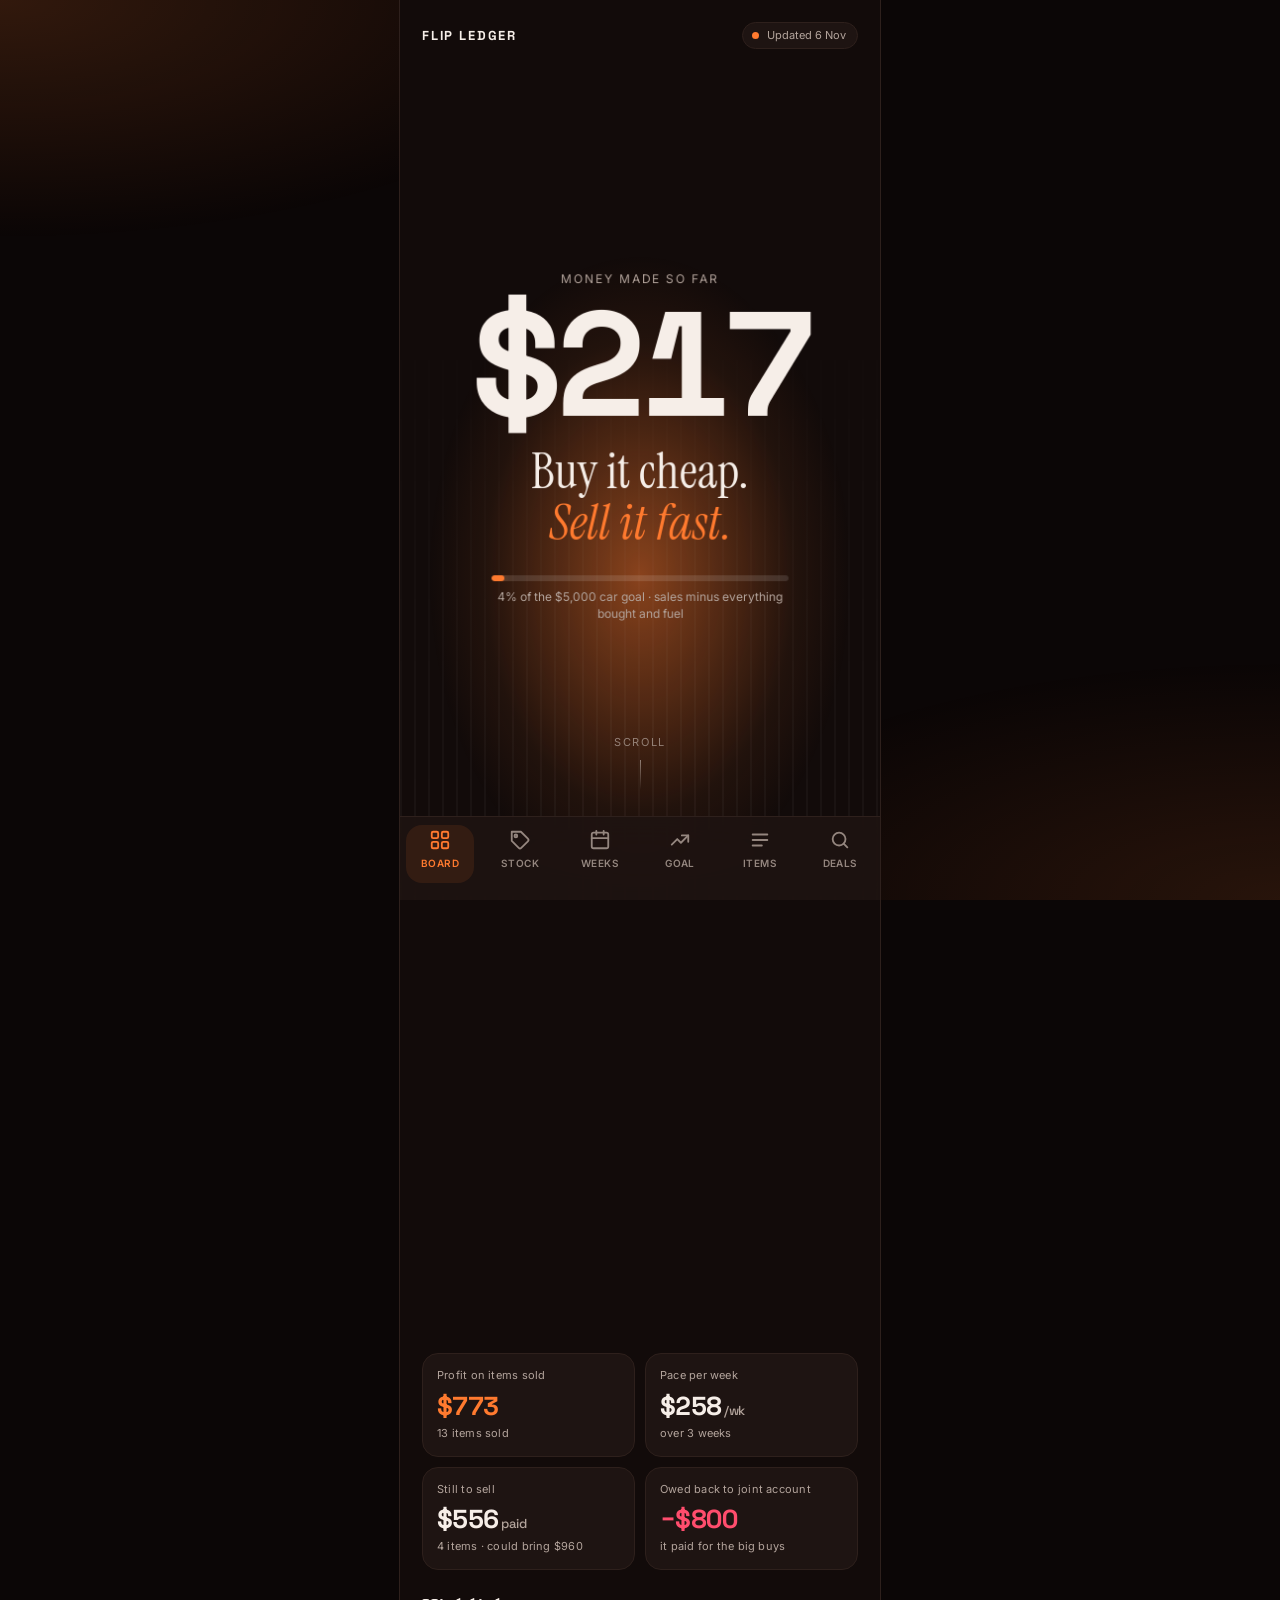
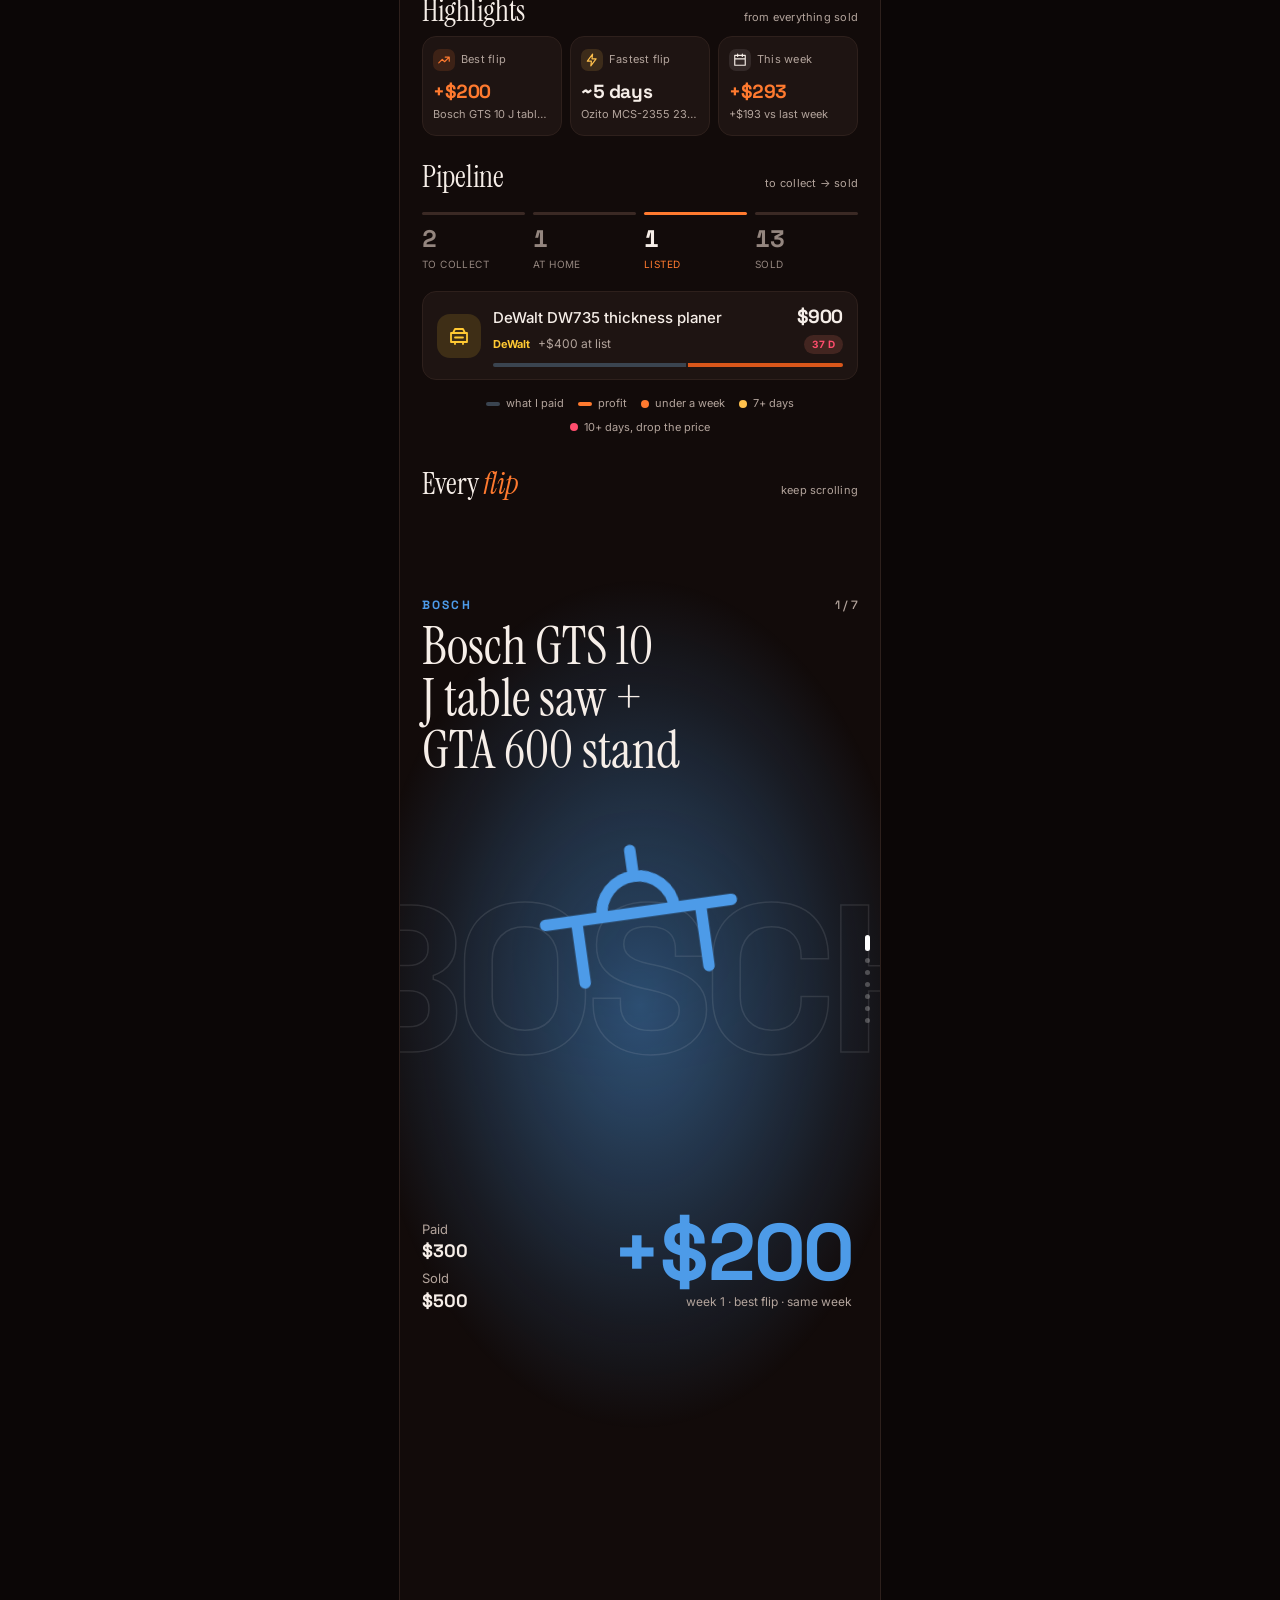
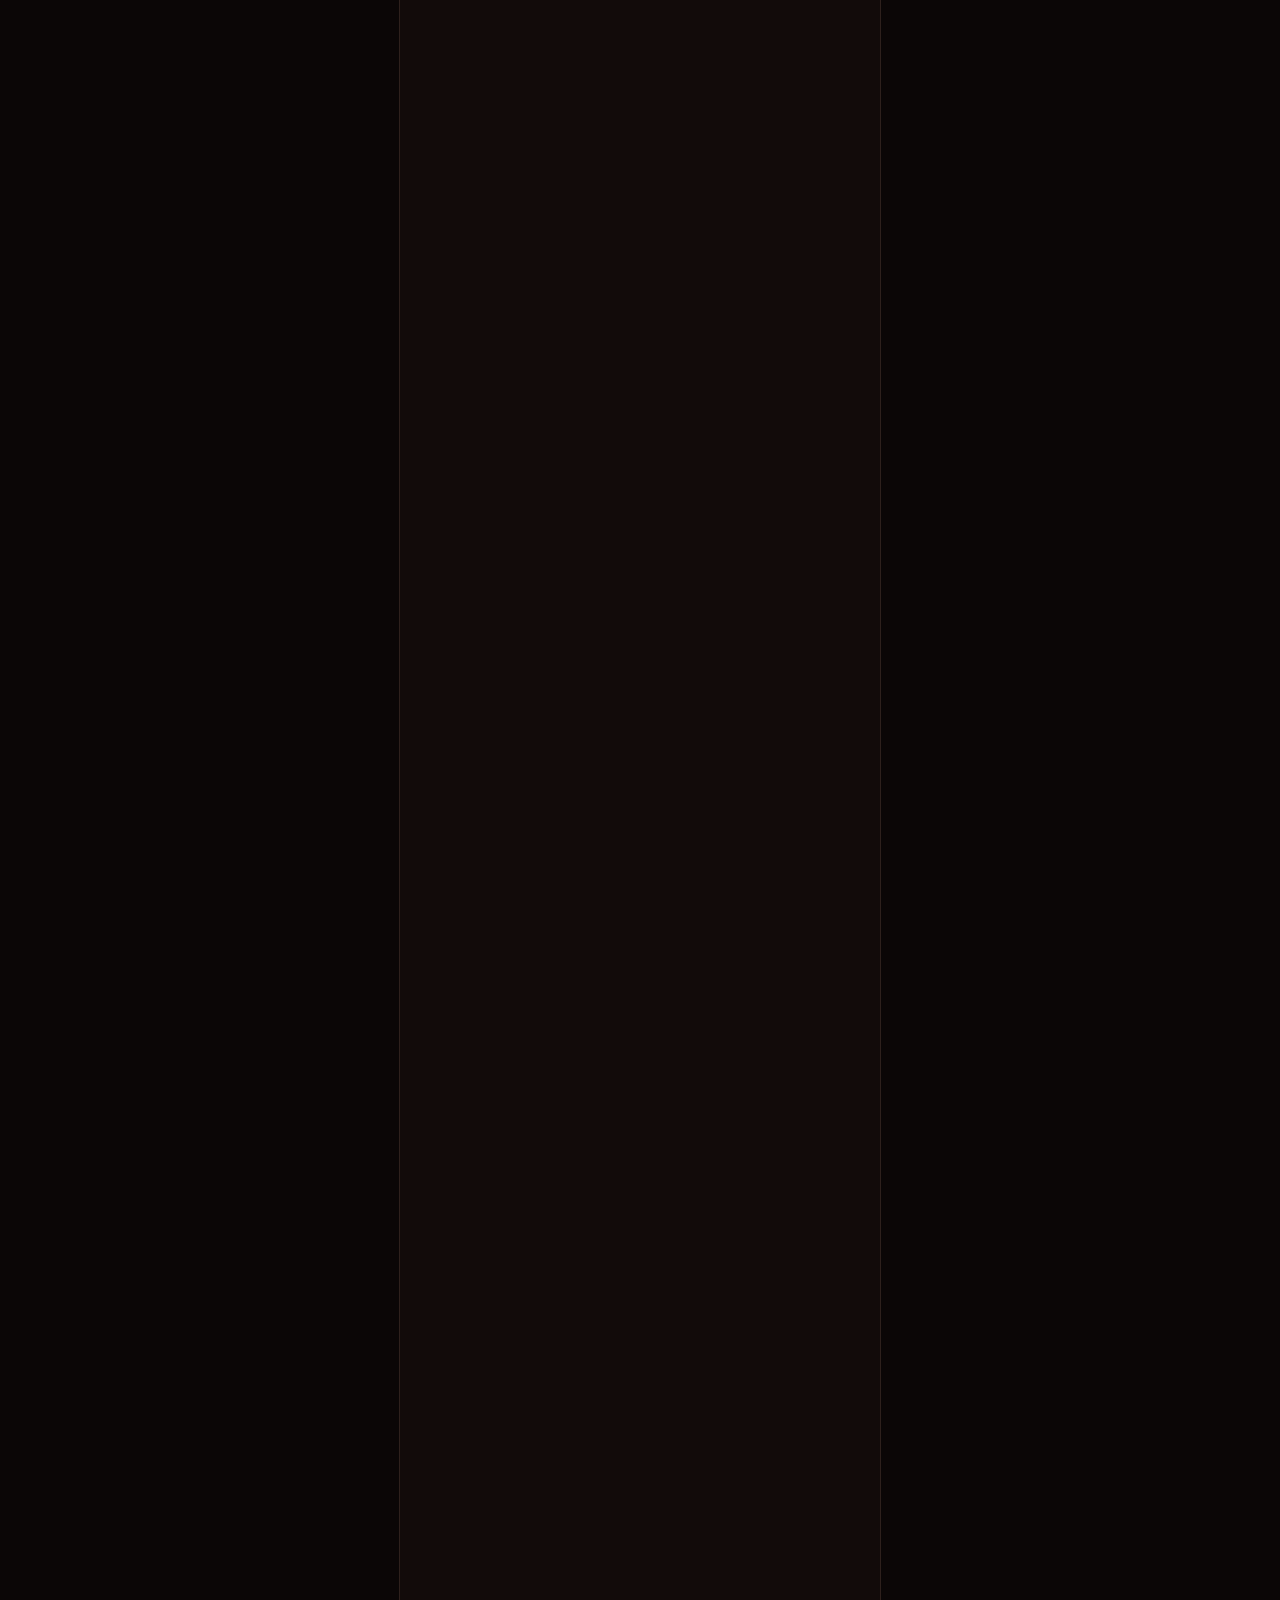
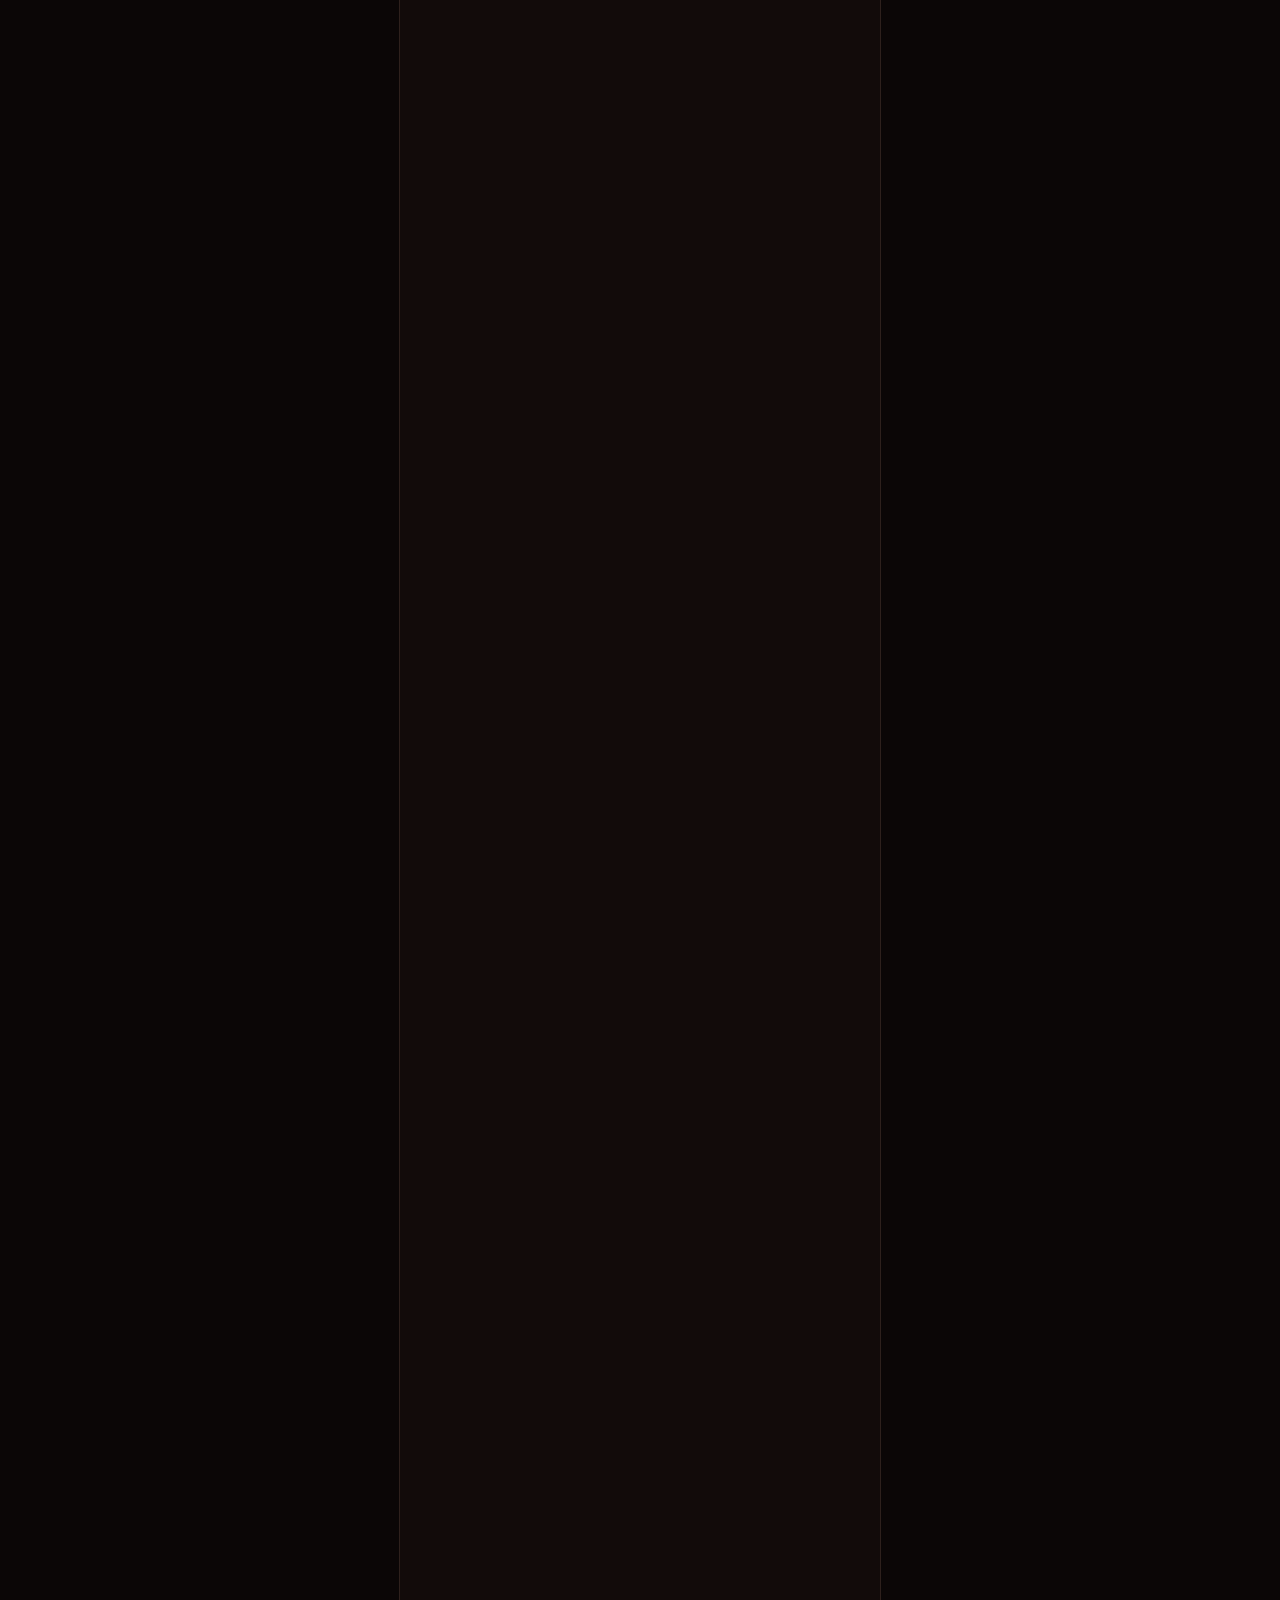
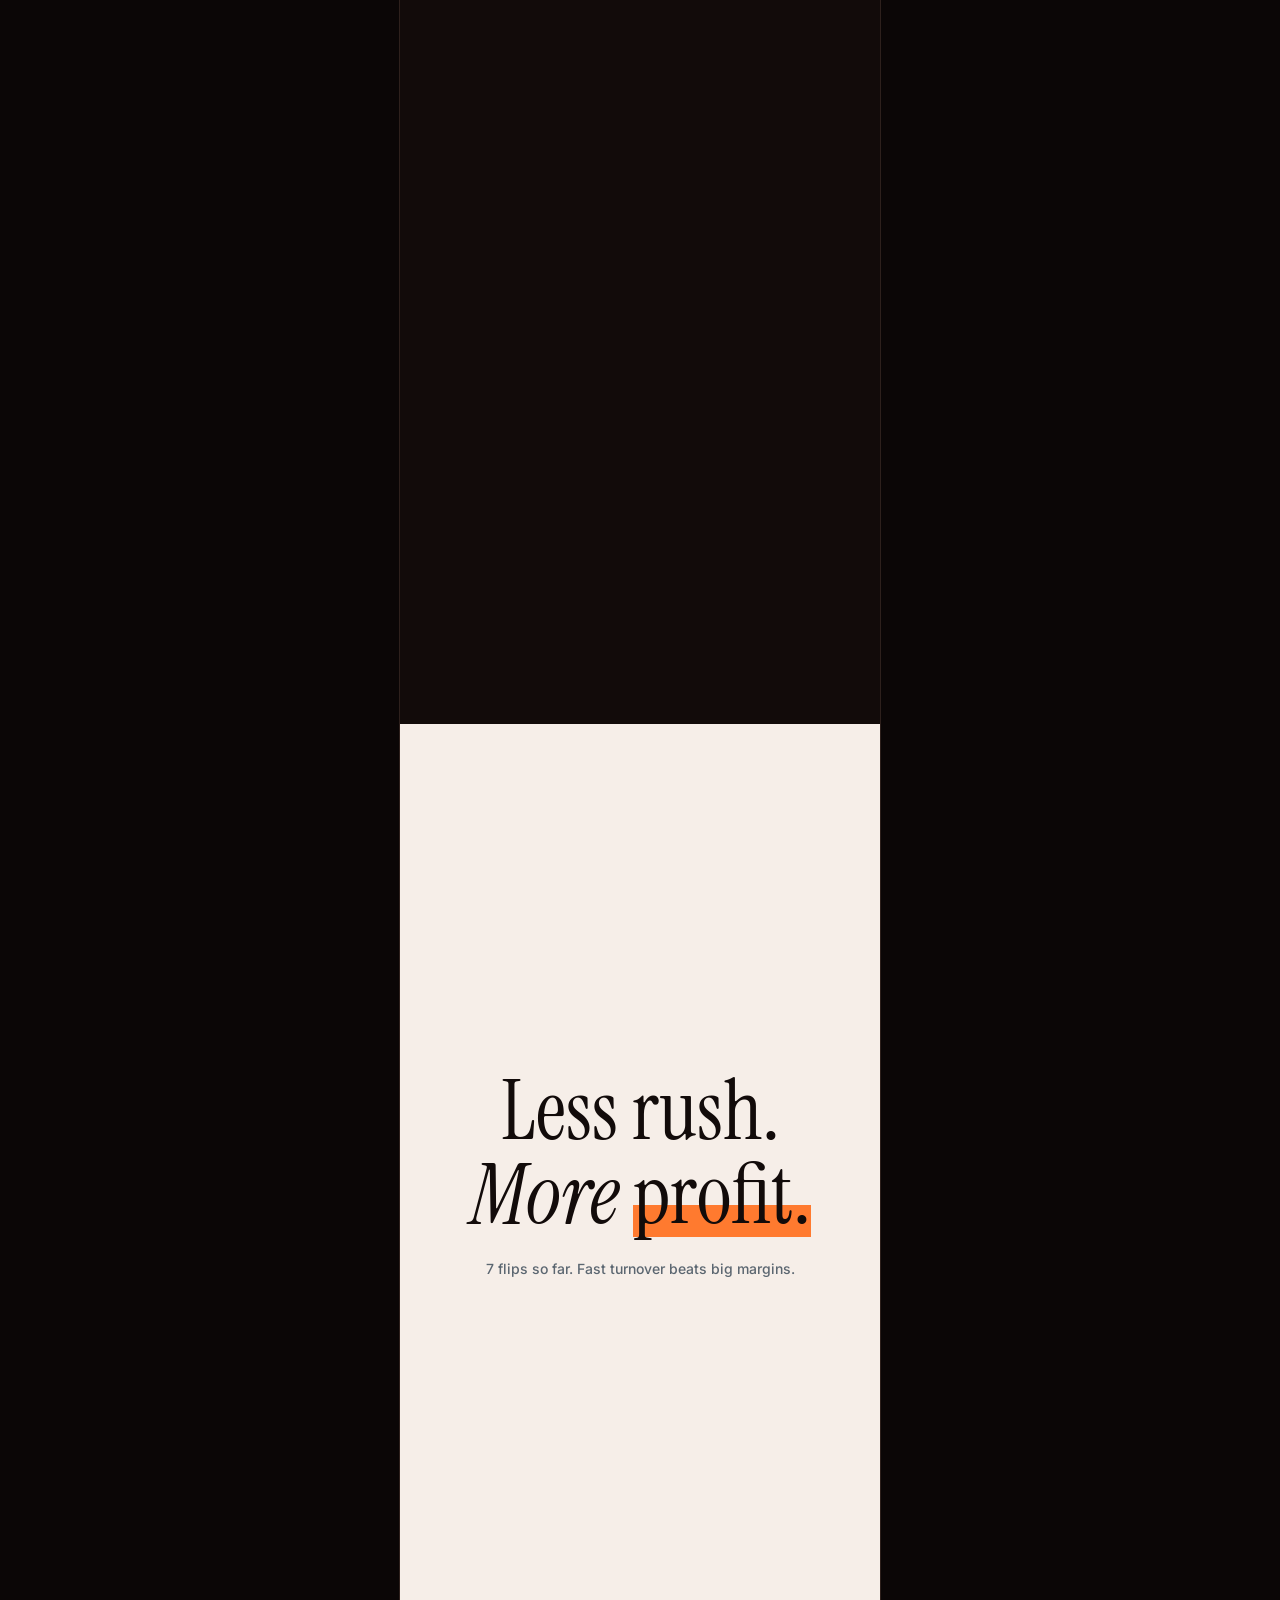
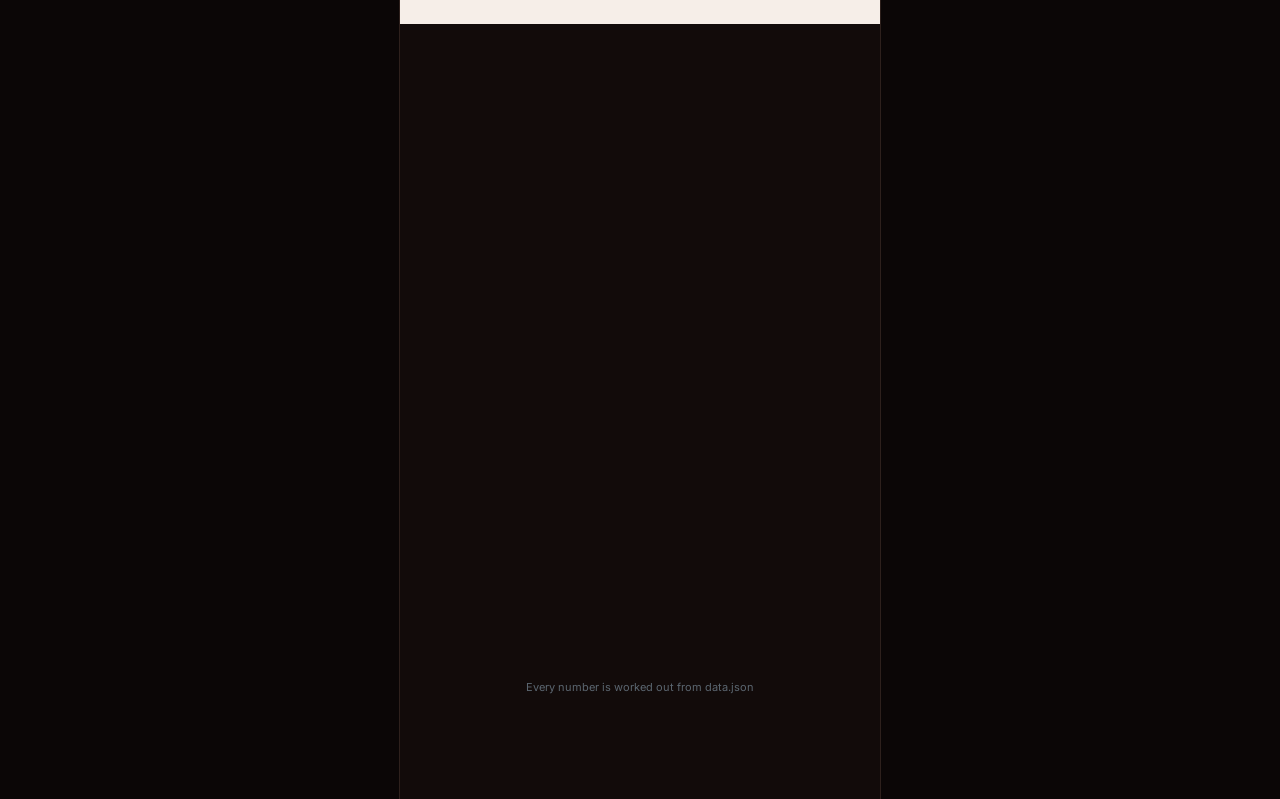
==== index.html @ 33a28356 "Animate tab titles: words rise in, accent word swash, drift on scroll Co-Authored-By: Claude Opus 5." ====
<!doctype html>
<html lang="en-NZ" data-pal="sunset">
<head>
<meta charset="utf-8">
<meta name="viewport" content="width=device-width, initial-scale=1, viewport-fit=cover">
<title>Flip Ledger</title>
<meta name="description" content="Tool flipping: money made, board, weeks and the road to $5k.">
<meta name="theme-color" content="#120B0A">
<meta name="color-scheme" content="dark">
<meta name="mobile-web-app-capable" content="yes">
<meta name="apple-mobile-web-app-capable" content="yes">
<meta name="apple-mobile-web-app-status-bar-style" content="black-translucent">
<meta name="apple-mobile-web-app-title" content="Flip Ledger">
<link rel="icon" href="data:image/svg+xml,<svg xmlns='http://www.w3.org/2000/svg' viewBox='0 0 100 100'><text y='.9em' font-size='90'>🔧</text></svg>">
<link rel="apple-touch-icon" sizes="180x180" href="icon-180.png">
<link rel="manifest" href="manifest.json">
<link rel="preconnect" href="https://fonts.googleapis.com">
<link rel="preconnect" href="https://fonts.gstatic.com" crossorigin>
<link href="https://fonts.googleapis.com/css2?family=Instrument+Serif:ital@0;1&family=Space+Grotesk:wght@500;600;700&family=Inter:wght@400;500;600&display=swap" rel="stylesheet">
<style>
:root{
  --bg:#08080C; --panel:#151A20; --line:#1F262E; --track:#1C232B; --ink:#EDF1F5; --mut:#96A0AC; --dim:#7F8A97;
  --lime:#C6F432; --lime-2:#8DB324; --red:#FF7A6B; --amber:#FFC14D; --grey:#5B6670;
  --acc-rgb:198,244,50; --panel-rgb:21,26,32; --outer:#06070A; --line2:#262E37; --paper:#F4F5F7; --paper-ink:#08080C;
  --ease:cubic-bezier(.2,.8,.2,1);
  --sans:Inter,-apple-system,BlinkMacSystemFont,"Segoe UI",Roboto,system-ui,sans-serif;
  --serif:"Instrument Serif",Georgia,"Times New Roman",serif;
  --display:"Space Grotesk",Inter,-apple-system,"Segoe UI",system-ui,sans-serif;
  color-scheme:dark;
}
/* palettes from the reels, 60 / 30 / 10 */
:root[data-pal="navy"]{--bg:#0E1729;--panel:#16223A;--line:#22304C;--track:#1B2943;--ink:#F3EDE2;--mut:#A9B0C0;--dim:#8790A3;--lime:#FF8A70;--lime-2:#D9664F;--red:#FF4D6D;--acc-rgb:255,138,112;--panel-rgb:22,34,58;--outer:#0A1120;--line2:#2A3A5A;--paper:#F3EDE2;--paper-ink:#0E1729}
:root[data-pal="forest"]{--bg:#0D1A14;--panel:#142620;--line:#1F3329;--track:#1A2C24;--ink:#EFE8D8;--mut:#A8B3A8;--dim:#8A968C;--lime:#B57CFF;--lime-2:#8F5AE0;--acc-rgb:181,124,255;--panel-rgb:20,38,32;--outer:#08120D;--line2:#284035;--paper:#EFE8D8;--paper-ink:#0D1A14}
:root[data-pal="sunset"]{--bg:#120B0A;--panel:#1E1412;--line:#2E201C;--track:#261A17;--ink:#F6EEE8;--mut:#B3A49C;--dim:#94867F;--lime:#FF7A2F;--lime-2:#D9561A;--red:#FF4D6D;--acc-rgb:255,122,47;--panel-rgb:30,20,18;--outer:#0B0606;--line2:#3A2924;--paper:#F6EEE8;--paper-ink:#120B0A}
*{box-sizing:border-box;margin:0}
[hidden]{display:none!important}
html{background:var(--bg)}
body{min-height:100svh;background:var(--bg);color:var(--ink);font:15px/1.4 var(--sans);-webkit-font-smoothing:antialiased;-webkit-tap-highlight-color:transparent;overscroll-behavior-y:none}
button{font:inherit;color:inherit;background:none;border:0;padding:0;cursor:pointer;text-align:left;-webkit-tap-highlight-color:transparent;transition:transform .15s ease}
button:active{transform:scale(.97)}
.app{max-width:480px;margin:0 auto;min-height:100svh;position:relative;overflow-x:clip;padding-bottom:calc(104px + env(safe-area-inset-bottom))}
@media (min-width:520px){body{background:var(--outer)}.app{background:var(--bg);box-shadow:0 0 0 1px var(--line)}}

.num{font-family:var(--display);font-variant-numeric:tabular-nums;font-weight:700;letter-spacing:-.02em}
.panel{background:var(--panel);border:1px solid var(--line);border-radius:16px}
.tile{background:var(--panel);border:1px solid var(--line);border-radius:16px;padding:14px;min-width:0}
.k{font-size:11px;color:var(--mut);letter-spacing:.02em}
.u{font-size:13px;color:var(--mut);font-weight:500}
.lime{color:var(--lime)}.red{color:var(--red)}.amber{color:var(--amber)}.mut{color:var(--mut)}.white{color:var(--ink)}
.sh{display:flex;justify-content:space-between;align-items:baseline;gap:12px}
.sh .h{font-size:17px}
.sh .num.h{font-family:var(--serif);font-weight:400;font-size:30px;letter-spacing:-.01em;line-height:1}
.sh .num.h i{color:var(--lime)}
.serif{font-family:var(--serif);font-weight:400}
.loading{padding:80px 22px;text-align:center;color:var(--mut)}

/* top bar + hero */
.top{display:flex;justify-content:space-between;align-items:center;padding:calc(22px + env(safe-area-inset-top)) 22px 0}
.wordmark{font-size:13px;letter-spacing:.14em;text-transform:uppercase}
.pill{display:flex;align-items:center;gap:8px;font-size:11px;color:var(--mut);background:var(--panel);border:1px solid var(--line);border-radius:99px;padding:5px 11px 5px 9px}
.live{width:7px;height:7px;border-radius:50%;background:var(--lime);display:inline-block}
.hero{position:relative;height:150svh;margin-top:-64px}
.hstage{position:sticky;top:0;height:100svh;overflow:hidden;display:grid;place-items:center;padding:0 22px}
.hglow{position:absolute;inset:-20%;pointer-events:none;background:radial-gradient(42% 34% at 50% 60%,rgba(var(--acc-rgb),.5),rgba(var(--acc-rgb),.07) 55%,transparent 75%)}
.hrays{position:absolute;inset:0;pointer-events:none;background:repeating-linear-gradient(90deg,rgba(255,255,255,.035) 0 2px,transparent 2px 14px);mask-image:linear-gradient(to top,#000 10%,transparent 70%);-webkit-mask-image:linear-gradient(to top,#000 10%,transparent 70%)}
.hin{position:relative;text-align:center;will-change:transform,opacity;width:100%}
.hin .up{font-size:12px;letter-spacing:.16em;text-transform:uppercase;color:var(--mut)}
.bigv{font-size:clamp(84px,27vw,150px);font-weight:700;line-height:.9;margin-top:10px;letter-spacing:-.05em}
.tag{font-size:clamp(32px,9.5vw,50px);line-height:1.05;margin-top:14px}
.tag i{color:var(--lime)}
.gline{max-width:300px;margin:26px auto 0}
.gline .gl{height:6px;border-radius:99px;background:rgba(255,255,255,.12);overflow:hidden}
.gline .gl b{display:block;height:100%;border-radius:99px;background:var(--lime);box-shadow:0 0 14px rgba(var(--acc-rgb),.7);transform-origin:left;animation:growx 1.4s var(--ease) .3s backwards}
.gline span{display:block;font-size:12px;color:var(--mut);margin-top:8px}
.cue{position:absolute;bottom:calc(110px + env(safe-area-inset-bottom));left:0;right:0;text-align:center;font-size:11px;color:var(--mut);letter-spacing:.14em;text-transform:uppercase}
.cue i{display:block;width:1px;height:30px;margin:10px auto 0;background:linear-gradient(var(--mut),transparent);animation:drip 1.8s ease-in-out infinite}
@keyframes drip{0%{transform:scaleY(0);transform-origin:top}50%{transform:scaleY(1);transform-origin:top}51%{transform-origin:bottom}100%{transform:scaleY(0);transform-origin:bottom}}
.amb{position:fixed;inset:0;pointer-events:none;z-index:0;background:radial-gradient(70% 38% at 0% 0%,var(--amb1,rgba(var(--acc-rgb),.16)),transparent 70%),radial-gradient(70% 38% at 100% 100%,var(--amb2,rgba(var(--acc-rgb),.12)),transparent 70%);transition:opacity .6s}
.app{z-index:1}
.top{position:relative;z-index:3}

/* flips reel: one sold tool takes the screen per scroll step */
.reel{position:relative;margin:30px -22px 0}
.rstage{position:sticky;top:0;height:100svh;overflow:hidden}
.rglow{position:absolute;inset:-20%;pointer-events:none;transition:background .6s ease}
.bword{position:absolute;left:50%;top:50%;transform:translate(-50%,-50%);font:700 clamp(110px,40vw,210px)/1 var(--display);letter-spacing:-.05em;color:transparent;-webkit-text-stroke:1.5px rgba(255,255,255,.10);white-space:nowrap;pointer-events:none}
.rcount{position:absolute;top:calc(70px + env(safe-area-inset-top));right:22px;font:500 12px/1 var(--display);color:var(--mut);z-index:2}
.rdots{position:absolute;right:10px;top:50%;transform:translateY(-50%);display:grid;gap:7px;z-index:2}
.rdots i{width:5px;height:5px;border-radius:50%;background:rgba(255,255,255,.25);transition:all .3s}
.rdots i.on{background:#fff;height:16px;border-radius:99px}
.flip{position:absolute;inset:0;width:100%;display:grid;grid-template-rows:auto 1fr auto;padding:calc(70px + env(safe-area-inset-top)) 28px calc(118px + env(safe-area-inset-bottom)) 22px;opacity:0;transform:translateY(40px) scale(.96);transition:opacity .55s ease,transform .7s var(--ease);pointer-events:none}
.flip.on{opacity:1;transform:none;pointer-events:auto}
.flip .brand{font:700 12px/1 var(--display);letter-spacing:.18em;text-transform:uppercase}
.flip h3{font-family:var(--serif);font-weight:400;font-size:clamp(34px,10vw,52px);line-height:1;margin-top:10px;max-width:14ch;text-wrap:balance}
.flip .fic{display:grid;place-items:center}
.flip .fic svg{width:min(52vw,250px);height:auto;transform:rotate(-8deg);filter:drop-shadow(0 30px 60px rgba(0,0,0,.6))}
.flip .foot{display:flex;justify-content:space-between;align-items:flex-end;gap:16px}
.flip .money{font-size:13px;color:var(--mut)}
.flip .money b{display:block;font:700 18px/1.2 var(--display);color:var(--ink);margin-top:2px}
.flip .pr{text-align:right}
.flip .pr .num{font-size:clamp(48px,15vw,80px);line-height:.9}
.flip .pr small{display:block;font-size:12px;color:var(--mut);margin-top:6px}

/* statement */
.say{position:relative;height:170svh;margin:0 -22px}
.sstage{position:sticky;top:0;height:100svh;display:grid;place-items:center;background:var(--paper);color:var(--paper-ink);padding:0 22px}
.sayp{font-family:var(--serif);font-size:clamp(46px,14vw,84px);line-height:1;text-align:center}
.sayp span{display:inline-block;opacity:.12;transition:opacity .35s}
.sayp span.lit{opacity:1}
.sayp .hl2{background:linear-gradient(transparent 62%,var(--lime) 62%)}
.sayp small{display:block;font:500 14px/1.4 var(--sans);color:#5B6670;margin-top:22px;opacity:0;transition:opacity .5s}
.sayp small.lit{opacity:1}

/* road to the car */
.road{position:relative;height:10px;border-radius:99px;background:var(--track);margin:22px 4px 10px}
.road b{position:absolute;left:0;top:0;bottom:0;border-radius:99px;background:var(--lime);box-shadow:0 0 22px rgba(var(--acc-rgb),.6);transform-origin:left;animation:growx 1.4s var(--ease) .2s backwards}
.road em{position:absolute;top:50%;width:22px;height:22px;border-radius:50%;background:var(--bg);border:3px solid var(--lime);transform:translate(-50%,-50%)}
.road-l{display:flex;justify-content:space-between;font-size:12px;color:var(--mut)}
.cg{position:absolute;pointer-events:none;inset:auto -30% -75% -30%;height:120%;opacity:.55}
.sp{position:relative;overflow:hidden}
.sp > *:not(.cg){position:relative}
.sglow{position:absolute;left:0;right:0;top:0;height:240px;pointer-events:none;border-radius:24px 24px 0 0}
.sheet > *:not(.sglow){position:relative}
.tiles{display:grid;grid-template-columns:repeat(2,minmax(0,1fr));gap:10px;padding:18px 22px 0}
.tiles .v{font-size:26px;margin-top:4px;white-space:nowrap}
.tiles .k + .v + .k{margin-top:2px}

/* sticky compact bar */
.bar{position:fixed;top:0;left:0;right:0;max-width:480px;margin:0 auto;z-index:8;padding:calc(10px + env(safe-area-inset-top)) 22px 10px;
  background:rgba(var(--panel-rgb),.88);backdrop-filter:blur(18px) saturate(1.6);-webkit-backdrop-filter:blur(18px) saturate(1.6);border-bottom:1px solid var(--line);
  display:flex;justify-content:space-between;align-items:baseline;transform:translateY(-100%);opacity:0;transition:transform .35s var(--ease),opacity .25s;pointer-events:none}
.bar.show{transform:none;opacity:1;pointer-events:auto}
.bar span{font-size:13px;color:var(--mut)}
.bar b{font-size:20px;color:var(--lime)}

/* shared rows */
.view{padding:26px 22px 0;min-width:0}
.ptitle{padding:calc(40px + env(safe-area-inset-top)) 0 8px}
.ptitle h1{font-size:clamp(46px,14vw,64px);line-height:.95;letter-spacing:-.01em}
.ptitle h1 i{color:var(--lime)}
.ptitle p{color:var(--mut);margin-top:10px;font-size:14px;max-width:36ch}
/* tab titles: words rise out of a mask, the accent word blurs in and gets an underline swash, the line under fades up */
.ptitle{will-change:transform,opacity}
.ptitle h1 .w{display:inline-block;overflow:hidden;vertical-align:bottom;padding:0 .04em .12em;margin:0 -.04em -.12em}
.ptitle h1 .w>span{display:inline-block;transform:translateY(110%) rotate(4deg);transform-origin:0 100%;animation:ptUp .95s var(--ease) forwards;animation-delay:calc(var(--k) * 90ms + 80ms)}
.ptitle h1 i{position:relative;display:inline-block}
.ptitle h1 i .w>span{filter:blur(8px);animation-name:ptUpBlur}
.ptitle h1 i::after{content:"";position:absolute;left:.06em;right:.12em;bottom:.02em;height:3px;border-radius:3px;background:linear-gradient(90deg,var(--lime),rgba(var(--acc-rgb),.15));transform:scaleX(0);transform-origin:left;animation:ptLine .9s var(--ease) forwards;animation-delay:calc(var(--n) * 90ms + 420ms)}
.ptitle p{opacity:0;transform:translateY(12px);animation:ptFade .8s var(--ease) forwards;animation-delay:calc(var(--n) * 90ms + 300ms)}
@keyframes ptUp{to{transform:none}}
@keyframes ptUpBlur{60%{filter:blur(1px)}to{transform:none;filter:none}}
@keyframes ptLine{to{transform:scaleX(1)}}
@keyframes ptFade{to{opacity:1;transform:none}}
.rv{opacity:0;transform:translateY(26px);transition:opacity .6s ease,transform .7s var(--ease);animation:none!important}
.rv.in{opacity:1;transform:none}
.rowp{display:flex;align-items:center;gap:12px;width:100%;padding:12px 14px;background:var(--panel);border:1px solid var(--line);border-radius:14px;margin-top:8px;min-height:44px}
.rowp .nm{font-size:15px;font-weight:500;line-height:1.3}
.rowp .sub{font-size:12px;color:var(--mut);margin-top:3px}
.grow{flex:1;min-width:0}
.ell{white-space:nowrap;overflow:hidden;text-overflow:ellipsis}
.chip{display:inline-block;font-size:10px;font-weight:700;letter-spacing:.04em;text-transform:uppercase;padding:3px 8px;border-radius:99px;line-height:1.3;white-space:nowrap;background:var(--track);color:var(--mut);flex:none}
.chip.green{background:rgba(var(--acc-rgb),.14);color:var(--lime)}.chip.amber{background:rgba(255,193,77,.14);color:var(--amber)}.chip.red{background:rgba(255,122,107,.16);color:var(--red)}.chip.grey{background:var(--track);color:var(--mut)}.chip.fill{background:var(--lime);color:var(--bg)}
.ico{width:44px;height:44px;border-radius:13px;display:grid;place-items:center;flex:none}
.ico.sm{width:40px;height:40px;border-radius:12px}
.empty{margin-top:8px;padding:26px 14px;text-align:center;border:1px dashed var(--line2);border-radius:14px;color:var(--mut);font-size:14px}
.it{animation:rise .5s var(--ease) backwards}

/* board */
.hls{display:grid;grid-template-columns:repeat(3,minmax(0,1fr));gap:8px;margin:10px 0 26px}
.hl{display:block;background:var(--panel);border:1px solid var(--line);border-radius:14px;padding:12px 10px;min-width:0;width:100%;min-height:44px}
.hl .hd{display:flex;align-items:center;gap:6px;min-width:0}
.hl .hi{width:22px;height:22px;border-radius:7px;display:grid;place-items:center;flex:none}
.hl .v{font-size:19px;margin-top:8px;white-space:nowrap}
.hl .s{font-size:11px;color:var(--mut);margin-top:2px}
.segs{display:grid;grid-template-columns:repeat(4,minmax(0,1fr));gap:8px;margin-top:10px}
.seg{display:block;width:100%;padding:10px 0 12px;min-height:44px}
.seg .sb{height:3px;border-radius:99px;background:var(--line2);margin-bottom:12px;transition:background .35s}
.seg.on .sb{background:var(--lime)}
.seg .c{font-size:24px;line-height:1;color:var(--dim);transition:color .3s}.seg.on .c{color:var(--ink)}
.seg .l{font-size:10px;letter-spacing:.04em;text-transform:uppercase;margin-top:6px;white-space:nowrap;color:var(--dim);transition:color .3s}.seg.on .l{color:var(--lime)}
.card-top{display:flex;justify-content:space-between;align-items:baseline;gap:10px}
.card-top .p{font-size:19px;white-space:nowrap}
.card-mid{display:flex;align-items:center;gap:8px;margin-top:5px}
.card-mid .br{font-size:11px;font-weight:700;flex:none}
.card-mid .sub{font-size:12px;color:var(--mut);flex:1;min-width:0;margin:0}
.mbar{display:flex;height:4px;border-radius:99px;background:var(--track);overflow:hidden;margin-top:9px;gap:2px}
.mbar div{transform-origin:left;animation:growx .8s var(--ease) backwards}
.legend{display:flex;gap:8px 14px;justify-content:center;flex-wrap:wrap;margin-top:16px;font-size:11px;color:var(--mut)}
.legend span{display:flex;align-items:center;gap:6px}
.legend i{display:inline-block;border-radius:99px}

/* stock */
.st3{display:grid;grid-template-columns:repeat(3,minmax(0,1fr));gap:8px;margin-top:10px}
.st3 .tile{padding:12px}
.st3 .v{font-size:20px;margin-top:3px;white-space:nowrap}
.sp{display:block;width:100%;padding:14px;margin-top:10px}
.sp .hd{display:flex;align-items:center;gap:12px}
.sp .meta{font-size:12px;color:var(--mut);margin-top:3px;line-height:1.45}
.sp .note{font-size:12px;color:var(--mut);margin-top:10px;line-height:1.45;padding:8px 10px;background:var(--track);border-radius:10px}
.ld{display:grid;grid-template-columns:52px minmax(0,1fr) 64px 52px;gap:10px;align-items:center;margin-top:8px;font-size:12px}
.ld .track{height:8px;border-radius:99px;background:var(--track);overflow:hidden}
.ld .fill{height:100%;border-radius:99px;transform-origin:left;animation:growx .9s var(--ease) backwards}
.ld .num{text-align:right;font-size:15px}
.ld > span:last-child{text-align:right}
.tot{padding:4px 14px 2px;margin-top:10px}
.tr{display:grid;grid-template-columns:1.2fr 1fr 1fr 1fr;padding:10px 0;border-top:1px solid var(--line);font-size:13px}
.tr span{text-align:right;font-variant-numeric:tabular-nums}
.tr span:first-child{text-align:left;color:var(--mut)}
.tr.head{border-top:0;font-size:10px;letter-spacing:.06em;text-transform:uppercase;color:var(--mut)}
.tr.head span{color:var(--mut)}
.tr .num{font-size:17px}

/* weeks */
.wkp{padding:16px 14px 12px;margin-top:10px}
.wkrow{display:flex;gap:10px;align-items:flex-end}
.wkb{flex:1;display:flex;flex-direction:column;align-items:center;justify-content:flex-end;gap:6px;height:150px;min-width:0;text-align:center}
.wkb .b{width:100%;border-radius:6px 6px 2px 2px;background:rgba(var(--acc-rgb),.22);transition:background .35s;transform-origin:bottom;animation:grow .9s var(--ease) backwards}
.wkb.on .b{background:var(--lime)}
.wkb.neg .b{background:rgba(255,122,107,.3)}.wkb.neg.on .b{background:var(--red)}
.wkb .b.est{background:transparent;border:1px dashed #4A5660}
.wkb .v{font-size:11px;color:var(--dim);transition:color .3s;white-space:nowrap}.wkb.on .v{color:var(--lime)}.wkb.neg.on .v{color:var(--red)}
.wkb .lab{font-size:11px;color:var(--dim);transition:color .3s;white-space:nowrap}.wkb.on .lab{color:var(--ink)}
.amt{font-size:18px;white-space:nowrap}

/* goal */
.gp{padding:16px 14px}
.gp + .gp{margin-top:10px}
input[type=range]{width:100%;accent-color:var(--lime);height:30px;margin:6px 0}
.chart{width:100%;height:auto;display:block;overflow:visible;margin-top:4px}
.chart text{font-family:var(--sans)}
.facts{display:grid;grid-template-columns:repeat(3,minmax(0,1fr));gap:8px;margin-top:10px}
.facts div{background:var(--track);border-radius:12px;padding:10px;min-width:0}
.facts .num{font-size:17px;white-space:nowrap}
.pbar{height:8px;border-radius:99px;background:var(--track);margin-top:12px;overflow:hidden}
.pbar div{height:100%;border-radius:99px;background:var(--lime);transform-origin:left;animation:growx 1s var(--ease) .2s backwards}
.gp p{margin:10px 0 0;font-size:13px;color:var(--mut);line-height:1.45}
.donut-wrap{display:flex;align-items:center;gap:16px;margin-top:14px}
.donut{width:112px;height:112px;flex:none;transform:rotate(-90deg)}
.lg{flex:1;min-width:0}
.lg div{display:flex;justify-content:space-between;align-items:center;gap:8px;padding:6px 0;font-size:13px}
.lg span:first-child{display:flex;align-items:center;gap:8px;color:var(--mut)}
.lg i{width:9px;height:9px;border-radius:50%;display:inline-block;flex:none}
.lg .num{font-size:15px}

/* items */
.sbox{position:relative;margin-top:10px}
.sbox svg{position:absolute;left:14px;top:13px}
.search{width:100%;font:inherit;font-size:16px;color:var(--ink);background:var(--panel);border:1px solid var(--line);border-radius:14px;padding:12px 14px 12px 42px;outline:none;min-height:44px;-webkit-appearance:none;appearance:none}
.search::placeholder{color:var(--dim)}
.search:focus{border-color:var(--lime)}
.fps{display:flex;gap:6px;margin-top:10px;overflow-x:auto;scrollbar-width:none}
.fps::-webkit-scrollbar{display:none}
.fp{flex:none;padding:8px 14px;border-radius:99px;font-size:12px;font-weight:600;color:var(--mut);background:var(--panel);border:1px solid var(--line);min-height:44px;transition:background .25s,color .25s,border-color .25s}
.fp.on{background:var(--lime);color:var(--bg);border-color:var(--lime)}
.fp em{font-style:normal;opacity:.7;margin-left:3px}
.ir-meta{display:flex;align-items:center;gap:8px;margin-top:4px;min-width:0}
.ir-meta .sub{margin:0;min-width:0}
.ir-v{text-align:right;flex:none}
.ir-v .num{font-size:18px}
.ir-v div:last-child{font-size:12px}

/* tab bar */
.tabbar{position:fixed;left:0;right:0;bottom:0;max-width:480px;margin:0 auto;z-index:9;height:calc(84px + env(safe-area-inset-bottom));padding:0 0 calc(10px + env(safe-area-inset-bottom));
  display:flex;align-items:stretch;background:rgba(var(--panel-rgb),.88);backdrop-filter:blur(18px) saturate(1.6);-webkit-backdrop-filter:blur(18px) saturate(1.6);border-top:1px solid var(--line)}
.ind{position:absolute;top:8px;height:58px;width:calc(100% / 6 - 12px);border-radius:16px;background:rgba(var(--acc-rgb),.10);transition:left .4s var(--ease)}
.tb{flex:1;display:flex;flex-direction:column;align-items:center;gap:5px;padding:12px 0 8px;font-size:10px;font-weight:600;letter-spacing:.04em;text-transform:uppercase;color:var(--dim);min-height:44px;position:relative;z-index:1;transition:color .3s;text-align:center}
.tb.on{color:var(--lime)}
.tb.on svg{animation:pop .4s var(--ease)}

/* deals */
a.rowp{color:inherit;text-decoration:none}
.deal{align-items:flex-start}
.dnote{font-size:12px;color:var(--mut);margin-top:7px;line-height:1.45}
.dfoot{font-size:12px;color:var(--mut);margin-top:8px;line-height:1.45}

/* item sheet */
.sw{position:fixed;inset:0;z-index:30;max-width:480px;margin:0 auto;display:flex;flex-direction:column;justify-content:flex-end}
.sw .dim{position:absolute;inset:0;background:rgba(0,0,0,.55);animation:fade .3s ease backwards;width:100%}
.sheet{position:relative;background:var(--panel);border-top:1px solid var(--line2);border-radius:24px 24px 0 0;padding:12px 22px calc(34px + env(safe-area-inset-bottom));max-height:88svh;overflow-y:auto;animation:up .45s var(--ease) backwards}
.grab{width:36px;height:5px;border-radius:99px;background:var(--line2);margin:0 auto 16px}
.sh-top{display:flex;align-items:center;gap:14px}
.sh-top .ico{width:56px;height:56px;border-radius:16px}
.sh-br{font-size:11px;font-weight:700;letter-spacing:.06em;text-transform:uppercase}
.sh-nm{font-size:20px;line-height:1.2;margin-top:2px}
.x{width:44px;height:44px;display:grid;place-items:center;flex:none;align-self:flex-start;margin:-4px -8px 0 0}
.x span{width:36px;height:36px;display:grid;place-items:center;background:var(--track);border-radius:50%}
.sh-meta{font-size:13px;color:var(--mut);margin-top:10px;line-height:1.45}
.sr{display:flex;align-items:baseline;gap:12px;padding:12px 0;border-top:1px solid var(--line)}
.sr .kk{flex:1;font-size:14px;color:var(--mut)}
.sr .num{font-size:21px}
.sr .pp{font-size:12px;min-width:52px;text-align:right}
.sh-note{margin:12px 0 0;font-size:14px;line-height:1.45;color:var(--mut);background:var(--track);border-radius:12px;padding:10px 12px}
footer{padding:26px 22px 0;font-size:11px;color:var(--grey);text-align:center}

/* motion */
.gauge{animation:arc 1.6s var(--ease) backwards}
.ring{animation:ringin 1.1s var(--ease) backwards}
.chart.still .ring{animation:none}
.rise{animation:rise .5s var(--ease) backwards}
.live{animation:pulse 2.2s ease-out infinite}
@keyframes rise{from{opacity:0;transform:translateY(14px)}to{opacity:1;transform:none}}
@keyframes grow{from{transform:scaleY(0)}to{transform:none}}
@keyframes growx{from{transform:scaleX(0)}to{transform:none}}
@keyframes arc{from{stroke-dasharray:0 2000}}
@keyframes ringin{from{stroke-dasharray:0 999}}
@keyframes up{from{transform:translateY(100%)}to{transform:none}}
@keyframes fade{from{opacity:0}to{opacity:1}}
@keyframes pop{50%{transform:scale(1.18)}}
@keyframes pulse{0%{box-shadow:0 0 0 0 rgba(var(--acc-rgb),.55)}100%{box-shadow:0 0 0 8px rgba(var(--acc-rgb),0)}}
@media (prefers-reduced-motion:reduce){*,*::before,*::after{animation:none!important;transition:none!important}}
</style>
</head>
<body>
<div class="amb" id="amb" aria-hidden="true"></div>
<div class="app" id="app"><div class="loading">Loading…</div></div>
<div class="bar" id="bar" aria-hidden="true"></div>
<nav class="tabbar" id="tabbar" aria-label="Sections">
  <div class="ind" id="ind" aria-hidden="true" style="left:6px"></div>
  <button class="tb on" data-act="tab" data-tab="board"><svg aria-hidden="true" width="22" height="22" viewBox="0 0 24 24" fill="none" stroke="currentColor" stroke-width="2" stroke-linecap="round" stroke-linejoin="round"><rect x="3" y="3" width="7" height="7" rx="1.5"/><rect x="14" y="3" width="7" height="7" rx="1.5"/><rect x="3" y="14" width="7" height="7" rx="1.5"/><rect x="14" y="14" width="7" height="7" rx="1.5"/></svg>Board</button>
  <button class="tb" data-act="tab" data-tab="stock"><svg aria-hidden="true" width="22" height="22" viewBox="0 0 24 24" fill="none" stroke="currentColor" stroke-width="2" stroke-linecap="round" stroke-linejoin="round"><path d="M20.6 13.4L13.4 20.6a2 2 0 0 1-2.8 0L3 13V3h10l7.6 7.6a2 2 0 0 1 0 2.8z"/><circle cx="7.5" cy="7.5" r="1.5"/></svg>Stock</button>
  <button class="tb" data-act="tab" data-tab="weeks"><svg aria-hidden="true" width="22" height="22" viewBox="0 0 24 24" fill="none" stroke="currentColor" stroke-width="2" stroke-linecap="round" stroke-linejoin="round"><rect x="3" y="4" width="18" height="17" rx="2"/><path d="M3 10h18M8 2v4M16 2v4"/></svg>Weeks</button>
  <button class="tb" data-act="tab" data-tab="goal"><svg aria-hidden="true" width="22" height="22" viewBox="0 0 24 24" fill="none" stroke="currentColor" stroke-width="2" stroke-linecap="round" stroke-linejoin="round"><path d="M3 17l6-6 4 4 8-8"/><path d="M14 7h7v7"/></svg>Goal</button>
  <button class="tb" data-act="tab" data-tab="items"><svg aria-hidden="true" width="22" height="22" viewBox="0 0 24 24" fill="none" stroke="currentColor" stroke-width="2" stroke-linecap="round" stroke-linejoin="round"><path d="M4 6h16M4 12h16M4 18h10"/></svg>Items</button>
  <button class="tb" data-act="tab" data-tab="deals"><svg aria-hidden="true" width="22" height="22" viewBox="0 0 24 24" fill="none" stroke="currentColor" stroke-width="2" stroke-linecap="round" stroke-linejoin="round"><circle cx="11" cy="11" r="7"/><path d="M20 20l-4-4"/></svg>Deals</button>
</nav>
<div id="sheet"></div>

<script>
(() => {
const reduce = matchMedia('(prefers-reduced-motion: reduce)').matches;
const $ = (s, r = document) => r.querySelector(s), $$ = (s, r = document) => [...r.querySelectorAll(s)];
const esc = s => String(s ?? '').replace(/[&<>"']/g, c => ({'&':'&amp;','<':'&lt;','>':'&gt;','"':'&quot;',"'":'&#39;'}[c]));
const num = n => Number.isInteger(Math.round(n * 100) / 100) ? Math.round(n).toLocaleString('en-NZ') : n.toLocaleString('en-NZ', {minimumFractionDigits: 2, maximumFractionDigits: 2});
const $m = n => (n < 0 ? '−$' : '$') + num(Math.abs(n));
const $s = n => (n < 0 ? '−$' : '+$') + num(Math.abs(n));
const sum = (a, f) => a.reduce((s, x) => s + (Number(f(x)) || 0), 0);
/* dates in data.json are local NZ days, so parse them as local dates */
const pd = s => { const p = String(s).split('-').map(Number); return new Date(p[0], p[1] - 1, p[2]); };
const DAY = 864e5, TODAY = new Date(); TODAY.setHours(0, 0, 0, 0);
const fmtD = (d, o = {day: 'numeric', month: 'short'}) => (d instanceof Date ? d : pd(d)).toLocaleDateString('en-NZ', o);
const pct = (a, b) => b > 0 ? Math.max(0, Math.min(100, a / b * 100)).toFixed(1) : '0';
const tint = (hex, a) => { const n = parseInt(hex.slice(1), 16); return `rgba(${n >> 16},${(n >> 8) & 255},${n & 255},${a})`; };
const delay = n => Math.min(420, n * 55);
const cv = n => getComputedStyle(document.documentElement).getPropertyValue(n).trim();
try { const pal = new URLSearchParams(location.search).get('pal'); if (/^(navy|forest|sunset|midnight)$/.test(pal || '')) document.documentElement.dataset.pal = pal; } catch (e) {}

/* ---------- maths: everything from data.json ---------- */
function calc(d) {
  const by = s => d.items.filter(i => i.status === s);
  const sold = by('sold'), stock = by('stock'), kept = by('kept'), disputed = by('disputed');
  const fuel = sum(d.trips, t => t.fuel);
  const t = { sold: sum(sold, i => i.sold), cost: sum(sold, i => i.cost), fuel,
    stockCost: sum(stock, i => i.cost), stockList: sum(stock, i => i.list), stockAccept: sum(stock, i => i.accept), stockWorst: sum(stock, i => i.worst), kept: sum(kept, i => i.cost) };
  t.profit = t.sold - t.cost - fuel;
  t.cashIn = sum(sold.filter(i => i.paid !== false), i => i.sold);
  t.spent = sum(d.items.filter(i => !i.own && i.status !== 'disputed'), i => i.cost) + fuel;
  t.account = t.cashIn - t.spent;
  t.joint = sum(d.items.filter(i => i.paidFrom === 'joint' && (i.status === 'sold' || i.status === 'stock')), i => i.cost) - sum(d.repaid || [], x => x.amount);
  /* money made: paid sales minus everything bought to flip (sold or not) and fuel; kept items left out */
  t.flipCash = t.cashIn - sum(d.items.filter(i => !i.own && (i.status === 'sold' || i.status === 'stock')), i => i.cost) - fuel;
  t.weeksDone = Math.max(0, ...sold.map(i => i.soldWeek || 0), ...d.trips.map(x => x.week || 0));
  t.pace = t.weeksDone ? t.profit / t.weeksDone : 0;
  const weeks = d.weeks.map(w => {
    const s = sold.filter(i => i.soldWeek === w.n), tr = d.trips.filter(x => x.week === w.n);
    const bought = d.items.filter(i => i.boughtWeek === w.n && !i.own && (i.status === 'sold' || i.status === 'stock'));
    return { ...w, sold: s, trips: tr, bought, profit: sum(s, i => i.sold - i.cost) - sum(tr, x => x.fuel), real: s.length > 0 || tr.length > 0 };
  });
  const est = d.estimate && { ...d.estimate, likely: t.stockAccept - t.stockCost - (d.estimate.fuel || 0), best: t.stockList - t.stockCost };
  const flip = d.items.filter(i => !i.own && (i.status === 'sold' || i.status === 'stock'));
  const pay = { owed: sum(flip, i => i.cost) + fuel, back: sum(sold.filter(i => !i.own && i.paid !== false), i => i.sold), waiting: sold.filter(i => i.paid === false) };
  const board = {
    collect: stock.filter(i => i.collected === false),
    home: stock.filter(i => i.collected !== false && !i.listed),
    listed: stock.filter(i => i.collected !== false && i.listed),
    sold: sold.slice().sort((a, b) => (b.soldWeek || 0) - (a.soldWeek || 0))
  };
  return { sold, stock, kept, disputed, t, weeks, est, pay, board };
}
/* days on shelf: exact if a date is given, else from the start of the week it was bought in */
function daysHeld(i, d) {
  const w = d.weeks.find(w => w.n === i.boughtWeek);
  const from = i.bought || (w && w.start); if (!from) return null;
  if (i.status === 'sold' && !i.soldDate) return null;           // no sold date yet: fall back to weeks
  const to = i.soldDate ? pd(i.soldDate) : TODAY;
  return { n: Math.max(0, Math.round((to - pd(from)) / DAY)), approx: !i.bought };
}
function sellTime(i, d) {
  const h = daysHeld(i, d); if (h) return `${h.approx ? '~' : ''}${h.n} day${h.n === 1 ? '' : 's'}`;
  if (i.boughtWeek && i.soldWeek) { const n = i.soldWeek - i.boughtWeek; return n ? `${n} wk${n === 1 ? '' : 's'}` : 'same week'; }
  return '';
}
const stockState = i => i.collected === false ? 'paid, to collect' : i.listed ? 'listed' : 'at home, not listed';
const ageTag = i => { const h = daysHeld(i, D); if (!h) return { tag: 'own', cls: 'grey' }; return { tag: `${h.approx ? '~' : ''}${h.n} d`, cls: h.n >= 10 ? 'red' : h.n >= 7 ? 'amber' : 'green' }; };
const unc = (i, f) => (i.unconfirmed || []).includes(f) ? ' (not confirmed)' : '';

/* ---------- look: one line icon per kind of product, brand colours lifted for a dark ground ---------- */
const ICON = {
  tablesaw: 'M3 13h18M6 13v6M18 13v6M8.5 13a3.5 3.5 0 0 1 7 0M12 9.5V7',
  planer: 'M4 9h16v9H4zM6 9l2-4h8l2 4M8 18v2M16 18v2M8 13.5h8',
  mower: 'M4 12h11l2-5h3M4.5 15a2.5 2.5 0 1 0 5 0a2.5 2.5 0 1 0-5 0M12.5 15a2.5 2.5 0 1 0 5 0a2.5 2.5 0 1 0-5 0',
  drill: 'M3 9h11v6H3zM14 10h3l3 2-3 2h-3M6 15l-1 5h5l-1-5',
  jigsaw: 'M4 10h10l3 3v3H4zM8 10V6h6v4M11 16v4M4 13h4',
  cutoff: 'M7 10a5 5 0 1 0 10 0a5 5 0 1 0-10 0M3 20h18M7 20v-3h10v3',
  tyre: 'M4 12a8 8 0 1 0 16 0a8 8 0 1 0-16 0M9 12a3 3 0 1 0 6 0a3 3 0 1 0-6 0M12 4v5M12 15v5M4 12h5M15 12h5',
  wrench: 'M14.7 6.3a4 4 0 0 0-5 5L4 17l3 3 5.7-5.7a4 4 0 0 0 5-5l-2.4 2.4-2.2-.6-.6-2.2z',
  bits: 'M7 3v18M12 3v18M17 3v18M5 8l4 2M10 8l4 2M15 8l4 2M5 14l4 2M10 14l4 2M15 14l4 2',
  car: 'M3 15h18v3H3zM5 15l2-5h10l2 5M6 18a1.5 1.5 0 1 0 3 0M15 18a1.5 1.5 0 1 0 3 0M9 10v5M15 10v5',
  shed: 'M3 11l9-7 9 7v9H3zM10 20v-6h4v6',
  battery: 'M3 8h15v8H3zM18 10h2v4h-2M7 11v2M11 11v2M14 11v2',
  bulb: 'M9 18h6M10 21h4M12 3a6 6 0 0 0-4 10.5c.6.6 1 1.3 1 2.5h6c0-1.2.4-1.9 1-2.5A6 6 0 0 0 12 3z',
  remote: 'M8 2h8v20H8zM11 6h2M10 11h4M10 14h4M10 17h4',
  knife: 'M3 17l12-12 3 3-9 9H3zM14 5l2-2',
  bar: 'M3 5h18M6 5v14M18 5v14M9 9h6',
  tread: 'M3 17l15-4 3 1-15 4zM3 17v2M18 13V6M6 21h12',
  screwdriver: 'M3 21l7-7M10 14l-1-1 6-6 2 2-6 6zM15 7l2-2 2 2-2 2',
  lock: 'M5 11h14v10H5zM8 11V7a4 4 0 0 1 8 0v4M12 15v3',
  fuel: 'M4 21V5a2 2 0 0 1 2-2h6a2 2 0 0 1 2 2v16M4 21h10M6 9h6M14 9h2a2 2 0 0 1 2 2v6a1.5 1.5 0 0 0 3 0V9l-2-2',
  box: 'M21 8l-9-5-9 5v8l9 5 9-5zM3 8l9 5 9-5M12 13v8'
};
const iconFor = n => /table saw/i.test(n) ? ICON.tablesaw : /planer/i.test(n) ? ICON.planer : /mower/i.test(n) ? ICON.mower : /drill/i.test(n) ? ICON.drill : /jigsaw/i.test(n) ? ICON.jigsaw : /cut-off|mitre/i.test(n) ? ICON.cutoff : /compressor|tyre/i.test(n) ? ICON.tyre : /socket/i.test(n) ? ICON.wrench : /auger|\bbit/i.test(n) ? ICON.bits : /scalextric/i.test(n) ? ICON.car : /shed/i.test(n) ? ICON.shed : /batter/i.test(n) ? ICON.battery : /light|lamp/i.test(n) ? ICON.bulb : /remote/i.test(n) ? ICON.remote : /knife/i.test(n) ? ICON.knife : /pull-up/i.test(n) ? ICON.bar : /treadmill|walking/i.test(n) ? ICON.tread : /screwdriver/i.test(n) ? ICON.screwdriver : /lock/i.test(n) ? ICON.lock : ICON.box;
const BRANDS = [[/dewalt/i, 'DeWalt', '#FFC933'], [/ryobi/i, 'Ryobi', '#C6E04A'], [/makita/i, 'Makita', '#2FC0BE'], [/bosch/i, 'Bosch', '#4D9BE8'], [/ozito/i, 'Ozito', '#FF5A57'], [/black\+decker|black & decker/i, 'Black+Decker', '#FF8C42'], [/stanley/i, 'Stanley', '#FFD84D'], [/kincrome/i, 'Kincrome', '#4D8FE0'], [/scalextric/i, 'Scalextric', '#FF5C6E'], [/toolpro/i, 'ToolPro', '#FF6B5E'], [/gearup/i, 'GearUp', '#96A0AC'], [/keter/i, 'Keter', cv('--lime-2')], [/lenovo/i, 'Lenovo', '#FF6B5E']];
const vis = i => { const b = BRANDS.find(x => x[0].test(i.name)); const color = b ? b[2] : '#96A0AC'; return { brand: b ? b[1] : '', color, tileBg: tint(color, .14), icon: iconFor(i.name) }; };
const svgI = (d, size = 24, sw = 1.8) => `<svg aria-hidden="true" width="${size}" height="${size}" viewBox="0 0 24 24" fill="none" stroke="currentColor" stroke-width="${sw}" stroke-linecap="round" stroke-linejoin="round"><path d="${d}"/></svg>`;
const icoTile = (v, sm) => `<span class="ico${sm ? ' sm' : ''}" style="background:${v.tileBg};color:${v.color}">${svgI(v.icon, sm ? 22 : 24)}</span>`;
const chip = (tag, cls) => `<span class="chip ${cls}">${esc(tag)}</span>`;

/* ---------- render ---------- */
let D, C;
const state = { tab: 'board', stage: 'listed', week: null, filter: 'all', q: '', rate: null };
const TABS = ['board', 'stock', 'weeks', 'goal', 'items', 'deals'];
let DEALS = null;

function render() {
  const t = C.t, goalPct = Math.max(0, Math.min(100, t.flipCash / D.goal * 100)), ARC = Math.PI * 148;
  const tile = (n, k, v, sub, cls = '') => `<div class="tile rise" style="animation-delay:${120 + n * 80}ms"><div class="k">${k}</div><div class="num v ${cls}">${v}</div><div class="k">${sub}</div></div>`;
  $('#app').innerHTML = `
  <header class="top">
    <div class="num wordmark">Flip Ledger</div>
    <div class="pill"><span class="live"></span>Updated ${fmtD(D.updated)}</div>
  </header>
  <section class="hero" id="hero"><div class="hstage">
    <div class="hglow"></div><div class="hrays"></div>
    <div class="hin" id="hin">
      <div class="up">Money made so far</div>
      <div class="num bigv" id="bigv">$0</div>
      <div class="serif tag">Buy it cheap.<br><i>Sell it fast.</i></div>
      <div class="gline"><div class="gl"><b style="width:${goalPct.toFixed(1)}%"></b></div><span>${goalPct.toFixed(0)}% of the ${$m(D.goal)} car goal · sales minus everything bought and fuel</span></div>
    </div>
    <div class="cue" id="cue">Scroll<i></i></div>
  </div></section>
  <section class="tiles" id="tiles">
    ${tile(0, 'Profit on items sold', '<span id="profv">$0</span>', `${C.sold.length} items sold`, 'lime')}
    ${tile(1, 'Pace per week', `${$m(Math.round(t.pace))}<span class="u"> /wk</span>`, `over ${t.weeksDone} week${t.weeksDone === 1 ? '' : 's'}`)}
    ${tile(2, 'Still to sell', `${$m(t.stockCost)}<span class="u"> paid</span>`, `${C.stock.length} item${C.stock.length === 1 ? '' : 's'} · could bring ${$m(t.stockAccept)}`)}
    ${tile(3, 'Owed back to joint account', $m(-t.joint), 'it paid for the big buys', t.joint > 0 ? 'red' : '')}
  </section>
  <main id="view"></main>
  <footer>Every number is worked out from data.json</footer>`;
  $('#bar').innerHTML = `<span>Money made</span><b class="num">${$m(t.flipCash)}</b>`;
  showView();
  countUp($('#bigv'), t.flipCash); countUp($('#profv'), t.profit);
}

function showView() {
  const v = state.tab, el = $('#view');
  el.innerHTML = `<div class="view rise">${{ board: boardView, stock: stockView, weeks: weeksView, goal: goalView, items: itemsView, deals: dealsView }[v]()}</div>`;
  $$('#tabbar .tb').forEach(b => b.classList.toggle('on', b.dataset.tab === v));
  $('#ind').style.left = `calc(${TABS.indexOf(v) * 100 / TABS.length}% + 6px)`;
  if (v === 'goal') drawChart(false);
  const onBoard = v === 'board';
  $('#hero').hidden = !onBoard; $('#tiles').hidden = !onBoard;
  splitTitle();
  reveal();
  reelCur = -1; requestAnimationFrame(onScroll);
}

/* board */
const STAGES = [['collect', 'To collect'], ['home', 'At home'], ['listed', 'Listed'], ['sold', 'Sold']];
function boardView() {
  const flips = C.sold.filter(i => !i.own), real = C.weeks.filter(w => w.real);
  const best = flips.slice().sort((a, b) => (b.sold - b.cost) - (a.sold - a.cost))[0];
  const fastest = flips.map(i => ({ i, h: daysHeld(i, D) })).filter(x => x.h).sort((a, b) => a.h.n - b.h.n)[0];
  const lastW = real[real.length - 1], prevW = real[real.length - 2];
  const hl = (n, k, v, sub, cls, icon, color, act) => `<button class="hl it" style="animation-delay:${n * 70}ms" ${act}>
      <div class="hd"><span class="hi" style="background:${tint(color, color === cv('--ink') ? .10 : .14)};color:${color}">${svgI(icon, 14, 2)}</span><span class="k ell">${k}</span></div>
      <div class="num v ${cls}">${v}</div><div class="s ell">${esc(sub)}</div></button>`;
  const hls = [
    best && hl(0, 'Best flip', $s(best.sold - best.cost), best.name, 'lime', 'M3 17l6-6 4 4 8-8M14 7h7v7', cv('--lime'), `data-act="item" data-id="${esc(best.id)}"`),
    fastest && hl(1, 'Fastest flip', `${fastest.h.approx ? '~' : ''}${fastest.h.n} days`, fastest.i.name, '', 'M13 2L4 14h7l-1 8 9-12h-7z', '#FFC14D', `data-act="item" data-id="${esc(fastest.i.id)}"`),
    lastW && hl(2, 'This week', $s(lastW.profit), prevW ? `${$s(lastW.profit - prevW.profit)} vs last week` : 'first week', lastW.profit < 0 ? 'red' : 'lime', 'M3 4h18v17H3zM3 10h18M8 2v4M16 2v4', cv('--ink'), 'data-act="tab" data-tab="weeks"')
  ].filter(Boolean).join('');
  return `
    ${hls ? `<div class="sh"><span class="num h">Highlights</span><span class="k">from everything sold</span></div><div class="hls">${hls}</div>` : ''}
    <div class="sh"><span class="num h">Pipeline</span><span class="k">to collect → sold</span></div>
    <div class="segs" id="segs">${STAGES.map(([k, l]) => `<button class="seg ${state.stage === k ? 'on' : ''}" data-act="stage" data-stage="${k}"><div class="sb"></div><div class="num c">${C.board[k].length}</div><div class="l">${l}</div></button>`).join('')}</div>
    <div id="stagelist">${stageList()}</div>
    <div class="legend">
      <span><i style="width:14px;height:4px;background:#3A4450"></i>what I paid</span>
      <span><i style="width:14px;height:4px;background:var(--lime)"></i>profit</span>
      <span><i style="width:8px;height:8px;background:var(--lime)"></i>under a week</span>
      <span><i style="width:8px;height:8px;background:var(--amber)"></i>7+ days</span>
      <span><i style="width:8px;height:8px;background:var(--red)"></i>10+ days, drop the price</span>
    </div>
    ${flips.length ? `<div class="sh" style="margin-top:34px"><span class="num h">Every <i>flip</i></span><span class="k">keep scrolling</span></div>
    <section class="reel" id="reel" style="height:${flips.length * 75 + 30}svh"><div class="rstage">
      <div class="rglow" id="rglow"></div><div class="bword" id="bword"></div><div class="rcount" id="rcount"></div>
      <div class="rdots" id="rdots">${flips.map(() => '<i></i>').join('')}</div>
      ${flips.map((i, n) => { const v = vis(i), p = i.sold - i.cost; return `<button class="flip" data-act="item" data-id="${esc(i.id)}" data-n="${n}" aria-label="${esc(i.name)}">
        <div><div class="brand" style="color:${v.color}">${esc(v.brand || 'Flip ' + (n + 1))}</div><h3>${esc(i.name.replace(/\s*\(.*?\)/g, ''))}</h3></div>
        <div class="fic"><svg viewBox="0 0 24 24" fill="none" stroke="${v.color}" stroke-width="1.1" stroke-linecap="round" stroke-linejoin="round" aria-hidden="true"><path d="${v.icon}"/></svg></div>
        <div class="foot"><div class="money">Paid<b>${$m(i.cost)}${unc(i, 'cost')}</b><span style="display:block;margin-top:8px">Sold<b>${$m(i.sold)}</b></span></div>
          <div class="pr"><div class="num" style="color:${p >= 0 ? v.color : 'var(--red)'}">${$s(p)}</div><small>week ${i.soldWeek}${i === best ? ' · best flip' : ''}${!i.own && sellTime(i, D) ? ' · ' + sellTime(i, D) : ''}</small></div></div>
      </button>`; }).join('')}
    </div></section>
    <section class="say" id="say"><div class="sstage"><p class="sayp" id="sayp"><span>Less</span> <span>rush.</span><br><span><i>More</i></span> <span class="hl2">profit.</span>
      <small id="saysm">${flips.length} flips so far. Fast turnover beats big margins.</small></p></div></section>` : ''}`;
}
function stageList() {
  const st = state.stage, arr = C.board[st];
  if (!arr.length) return `<div class="empty rise">${{ collect: 'Nothing to pick up', home: 'Nothing waiting to be listed', listed: 'Nothing listed yet', sold: 'Nothing sold yet' }[st]}</div>`;
  return arr.map((i, n) => {
    const v = vis(i); let main, sub, tag, cls, sale;
    if (st === 'sold') { main = $m(i.sold); sub = `${$s(i.sold - i.cost)} profit${!i.own && sellTime(i, D) ? ' · ' + sellTime(i, D) : ''}`; tag = i.paid === false ? 'waiting' : 'paid'; cls = i.paid === false ? 'amber' : 'fill'; sale = i.sold; }
    else { ({ tag, cls } = ageTag(i)); sale = i.list; if (st === 'listed') { main = $m(i.list); sub = `${$s(i.list - i.cost)} at list`; } else { main = $m(i.cost); sub = `${i.own ? 'own' : 'paid'} · list at ${$m(i.list)}`; } }
    return `<button class="rowp it" style="animation-delay:${delay(n)}ms" data-act="item" data-id="${esc(i.id)}">
      ${icoTile(v)}
      <div class="grow">
        <div class="card-top"><div class="nm">${esc(i.name)}</div><div class="num p">${main}</div></div>
        <div class="card-mid">${v.brand ? `<span class="br" style="color:${v.color}">${v.brand}</span>` : ''}<span class="sub ell">${sub}</span>${chip(tag, cls)}</div>
        <div class="mbar"><div style="width:${pct(i.cost, sale)}%;background:#3A4450"></div><div style="width:${pct(Math.max(0, sale - i.cost), sale)}%;background:${st === 'sold' ? cv('--lime') : cv('--lime-2')};animation-delay:.18s"></div></div>
      </div></button>`;
  }).join('');
}

/* stock */
function stockView() {
  const t = C.t, worstCls = t.stockWorst - t.stockCost >= 0 ? 'lime' : 'red', maxList = Math.max(1, ...C.stock.map(i => i.list));
  const tl = (n, k, sale, cls) => `<div class="tile it" style="animation-delay:${60 + n * 60}ms"><div class="k">${k}</div><div class="num v ${cls}">${$s(sale - t.stockCost)}</div><div class="k">sells ${$m(sale)}</div></div>`;
  const ld = (k, v, i, col, d) => `<div class="ld"><span class="k">${k}</span><div class="track"><div class="fill" style="background:${col};width:${pct(v, maxList)}%;animation-delay:${d}s"></div></div><span class="num">${$m(v)}</span><span class="${v - i.cost >= 0 ? 'lime' : 'red'}">${$s(v - i.cost)}</span></div>`;
  const rows = C.stock.map((i, n) => { const v = vis(i), a = ageTag(i); return `
    <button class="panel sp it" style="animation-delay:${200 + n * 90}ms" data-act="item" data-id="${esc(i.id)}"><span class="cg" style="background:radial-gradient(closest-side, ${tint(v.color, .45)}, transparent)"></span>
      <div class="hd">${icoTile(v)}<div class="grow">
        <div class="card-top" style="align-items:flex-start"><div class="nm" style="font-size:15px;font-weight:500;line-height:1.3">${esc(i.name)}</div>${chip(a.tag, a.cls)}</div>
        <div class="meta">${v.brand ? `<span style="font-weight:700;color:${v.color}">${v.brand}</span> ` : ''}${i.own ? 'Own' : 'Paid ' + $m(i.cost) + unc(i, 'cost')} · ${stockState(i)}</div>
      </div></div>
      ${i.note ? `<div class="note">${esc(i.note)}</div>` : ''}
      <div style="margin-top:14px">${ld('List', i.list, i, cv('--lime'), .1)}${ld('Accept', i.accept, i, cv('--lime-2'), .2)}${ld('Worst', i.worst, i, '#5B6670', .3)}</div>
    </button>`; }).join('');
  return `
    <div class="ptitle"><h1 class="serif">On the <i>shelf</i></h1><p>${C.stock.length} item${C.stock.length === 1 ? '' : 's'}, ${$m(t.stockCost)} paid. List at, accept down to, worst case.</p></div>
    <div class="st3">${tl(0, 'At list', t.stockList, 'lime')}${tl(1, 'If I accept', t.stockAccept, 'lime')}${tl(2, 'Worst case', t.stockWorst, worstCls)}</div>
    ${rows || '<div class="empty">Nothing in stock</div>'}
    <div class="panel tot it" style="animation-delay:300ms">
      <div class="tr head"><span>Totals</span><span>List</span><span>Accept</span><span>Worst</span></div>
      <div class="tr"><span>Sells for</span><span>${$m(t.stockList)}</span><span>${$m(t.stockAccept)}</span><span>${$m(t.stockWorst)}</span></div>
      <div class="tr"><span>Paid</span><span class="mut">−${$m(t.stockCost)}</span><span class="mut">−${$m(t.stockCost)}</span><span class="mut">−${$m(t.stockCost)}</span></div>
      <div class="tr"><span class="white" style="font-weight:500">Profit</span><span class="num lime">${$s(t.stockList - t.stockCost)}</span><span class="num lime">${$s(t.stockAccept - t.stockCost)}</span><span class="num ${worstCls}">${$s(t.stockWorst - t.stockCost)}</span></div>
    </div>`;
}

/* weeks */
function weeksView() {
  const real = C.weeks.filter(w => w.real);
  if (state.week == null || !real.some(w => w.n === state.week)) state.week = real.length ? real[real.length - 1].n : null;
  const estW = C.est && C.weeks.find(w => w.n === C.est.week && !w.real);
  const maxP = Math.max(1, ...real.map(w => Math.abs(w.profit)), estW ? Math.abs(C.est.likely) : 0);
  const bars = real.map((w, n) => `<button class="wkb ${w.n === state.week ? 'on' : ''} ${w.profit < 0 ? 'neg' : ''}" data-act="week" data-wk="${w.n}" aria-label="Week ${w.n}">
      <span class="num v">${$s(w.profit)}</span><div class="b" style="height:${Math.max(4, Math.round(Math.abs(w.profit) / maxP * 100))}px;animation-delay:${n * 90}ms"></div><span class="lab">Wk ${w.n}</span></button>`).join('')
    + (estW ? `<div class="wkb"><span class="num v">${$s(C.est.likely)}</span><div class="b est" style="height:${Math.max(4, Math.round(Math.abs(C.est.likely) / maxP * 100))}px"></div><span class="lab">Wk ${estW.n} est.</span></div>` : '');
  return `
    <div class="ptitle"><h1 class="serif">Week by <i>week</i></h1><p>Profit each week after fuel. Tap a bar to see what sold.</p></div>
    <div class="panel wkp"><div class="wkrow" id="wkbars">${bars || '<div class="k">No sales yet</div>'}</div></div>
    <div id="wkdetail">${weekDetail()}</div>`;
}
function weekDetail() {
  const w = C.weeks.find(w => w.n === state.week); if (!w) return '';
  const rows = w.sold.map((i, n) => { const v = vis(i); return `<button class="rowp it" style="animation-delay:${delay(n)}ms" data-act="item" data-id="${esc(i.id)}">${icoTile(v, 1)}
      <div class="grow"><div class="nm">${esc(i.name)}</div><div class="sub">${[i.own ? 'Own' : 'Paid ' + $m(i.cost) + unc(i, 'cost'), 'sold ' + $m(i.sold) + unc(i, 'sold'), !i.own && sellTime(i, D) ? sellTime(i, D) : ''].filter(Boolean).join(' · ')}</div></div>
      <div class="num amt lime">${$s(i.sold - i.cost)}</div></button>`; }).join('')
    + w.trips.map((x, n) => `<div class="rowp it" style="animation-delay:${delay(w.sold.length + n)}ms">${icoTile({ icon: ICON.fuel, color: '#FF7A6B', tileBg: tint('#FF7A6B', .14) }, 1)}
      <div class="grow"><div class="nm">Fuel</div><div class="sub">${esc(x.label || 'Trip ' + x.id)} · ${x.km} km</div></div>
      <div class="num amt red">${$s(-x.fuel)}</div></div>`).join('');
  const bought = w.bought.map((i, n) => `<button class="rowp it" style="animation-delay:${delay(n)}ms" data-act="item" data-id="${esc(i.id)}">${icoTile(vis(i), 1)}
      <div class="grow"><div class="nm">${esc(i.name)}</div><div class="sub">${i.status === 'sold' ? 'Sold week ' + i.soldWeek : stockState(i)}</div></div>
      <div class="num amt">${$m(i.cost)}</div></button>`).join('');
  return `
    <div class="sh" style="margin-top:22px"><span class="num h">Week ${w.n}</span><span class="k">${esc(w.label)} · ${[w.sold.length + ' sold', w.trips.length ? w.trips.length + ' trip' + (w.trips.length === 1 ? '' : 's') : ''].filter(Boolean).join(' · ')}</span></div>
    ${rows}
    ${bought ? `<div class="sh" style="margin-top:22px"><span class="num h">Bought to flip</span><span class="k">${$m(sum(w.bought, i => i.cost))}</span></div>${bought}` : ''}`;
}

/* goal */
function goalView() {
  const t = C.t, p = C.pay, payPct = p.owed ? Math.min(100, p.back / p.owed * 100) : 100, done = p.back >= p.owed;
  if (state.rate == null) state.rate = Math.max(50, Math.round(t.pace / 10) * 10);
  const parts = [['Cost of sold', t.cost, cv('--lime')], ['On the shelf', t.stockCost, cv('--ink')], ['Kept', t.kept, '#5B6670'], ['Fuel', t.fuel, '#FF7A6B']];
  const total = sum(parts, x => x[1]), CIRC = 2 * Math.PI * 46; let off = 0;
  const rings = parts.map(([, v, col], n) => { const len = v / (total || 1) * CIRC, s = `<circle class="ring" r="46" cx="60" cy="60" fill="none" stroke-width="14" stroke="${col}" stroke-dasharray="${len.toFixed(2)} 999" stroke-dashoffset="${(-off).toFixed(2)}" style="animation-delay:${n * .25}s"/>`; off += len; return s; }).join('');
  const gPct = Math.max(0, Math.min(100, t.flipCash / D.goal * 100));
  return `
    <div class="ptitle"><h1 class="serif">The road to the <i>car</i></h1><p>${$m(Math.max(0, D.goal - t.flipCash))} to go to the ${$m(D.goal)} goal.</p></div>
    <div class="road it"><b style="width:${gPct.toFixed(1)}%"></b><em style="left:${gPct.toFixed(1)}%"></em></div>
    <div class="road-l" style="margin-bottom:18px"><span>${$m(t.flipCash)} made · ${gPct.toFixed(0)}%</span><span>${$m(D.goal)} goal</span></div>
    <div class="panel gp it">
      <div class="sh"><span class="k" style="font-size:13px">If I make, each week</span><span class="num lime" style="font-size:30px" id="rateV"></span></div>
      <input type="range" id="rate" min="50" max="800" step="10" value="${state.rate}" aria-label="Weekly profit">
      <svg class="chart" id="chart" viewBox="0 0 340 160" role="img" aria-label="Projection to the car goal"></svg>
      <div class="facts" id="facts"></div>
    </div>
    <div class="panel gp it" style="animation-delay:100ms">
      <div class="sh"><span class="num" style="font-size:16px">Paying myself back</span><span class="${done ? 'lime' : 'mut'}" style="font-size:12px;text-align:right">${done ? `Paid back · ${$m(p.back - p.owed)} clear` : `${$m(p.back)} of ${$m(p.owed)}`}</span></div>
      <div class="pbar"><div style="width:${payPct.toFixed(1)}%"></div></div>
      <p>Spent ${$m(p.owed)} on flip stock and fuel, ${$m(p.back)} back from flip sales so far.${p.waiting.length ? ' Waiting on ' + p.waiting.map(i => `${$m(i.sold)} for the ${esc(i.name.split(' ').slice(0, 2).join(' '))}`).join(', ') + '.' : ''}</p>
    </div>
    <div class="panel gp it" style="animation-delay:200ms">
      <div class="sh"><span class="num" style="font-size:16px">Where the money went</span><span class="k">${$m(total)}</span></div>
      <div class="donut-wrap">
        <svg class="donut" viewBox="0 0 120 120" role="img" aria-label="Spending split">${rings}</svg>
        <div class="lg">${parts.map(([k, v, col]) => `<div><span><i style="background:${col}"></i>${k}</span><span class="num">${$m(v)}</span></div>`).join('')}</div>
      </div>
    </div>`;
}
function drawChart(still) {
  const t = C.t, rate = state.rate, start = pd(D.updated), CW = 340, CH = 160, L = 34, R = 8, T = 14, B = 24, N = 52;
  const end = t.flipCash + rate * N, top = Math.max(end, D.goal) * 1.08;
  const X = w => L + (CW - L - R) * w / N, Y = v => T + (CH - T - B) * (1 - v / top);
  const target = (m, dd) => { const x = new Date(start.getFullYear(), m, dd); if (x < start) x.setFullYear(x.getFullYear() + 1); return x; };
  const wkTo = dt => (dt - start) / DAY / 7;
  const toGoal = Math.max(0, (D.goal - t.flipCash) / rate), hit = new Date(+start + toGoal * 7 * DAY), hits = toGoal <= N;
  const months = [3, 6, 9, 12].map(m => { const dt = new Date(start.getFullYear(), start.getMonth() + m, 1); return [X(wkTo(dt)).toFixed(1), dt.toLocaleDateString('en-NZ', {month: 'short'})]; });
  const line = `M${X(0).toFixed(1)},${Y(t.flipCash).toFixed(1)} L${X(N).toFixed(1)},${Y(end).toFixed(1)}`;
  $('#rateV').textContent = $m(rate);
  const svg = $('#chart'); svg.classList.toggle('still', !!still);
  svg.innerHTML = `
    <line x1="${L}" x2="${CW - R}" y1="${Y(0).toFixed(1)}" y2="${Y(0).toFixed(1)}" stroke="${cv('--line2')}"/>
    <line x1="${L}" x2="${CW - R}" y1="${Y(D.goal).toFixed(1)}" y2="${Y(D.goal).toFixed(1)}" stroke="#FF7A6B" stroke-dasharray="3 4"/>
    <text x="${CW - R}" y="${(Y(D.goal) - 5).toFixed(1)}" text-anchor="end" font-size="11" font-weight="600" fill="#FF7A6B">${$m(D.goal)}</text>
    <text x="28" y="${(Y(0) + 3).toFixed(1)}" text-anchor="end" font-size="10" fill="${cv('--mut')}">$0</text>
    ${months.map(([x, l]) => `<text x="${x}" y="156" text-anchor="middle" font-size="10" fill="${cv('--mut')}">${l}</text>`).join('')}
    <path d="${line} L${X(N).toFixed(1)},${Y(0).toFixed(1)} L${X(0).toFixed(1)},${Y(0).toFixed(1)}Z" fill="${cv('--lime')}" fill-opacity="0.10"/>
    <path class="ring" d="${line}" stroke="${cv('--lime')}" stroke-width="2.5" fill="none" stroke-linecap="round" stroke-dasharray="400 999"/>
    <circle cx="${X(0).toFixed(1)}" cy="${Y(t.flipCash).toFixed(1)}" r="4.5" fill="${cv('--lime')}"/>
    ${hits ? `<circle cx="${X(toGoal).toFixed(1)}" cy="${Y(D.goal).toFixed(1)}" r="5" fill="${cv('--bg')}" stroke="${cv('--lime')}" stroke-width="2.5"/>` : ''}`;
  const fact = (v, k) => `<div><div class="num">${v}</div><div class="k" style="margin-top:2px">${k}</div></div>`;
  $('#facts').innerHTML = fact(hits ? fmtD(hit, {day: 'numeric', month: 'short', year: '2-digit'}) : 'Over a year', `hits ${$m(D.goal)}`)
    + fact($m(Math.round(t.flipCash + rate * wkTo(target(11, 25)))), 'by Christmas') + fact($m(Math.round(t.flipCash + rate * wkTo(target(3, 1)))), 'by 1 April');
}

/* items */
const allItems = () => C.stock.concat(C.board.sold, C.kept, C.disputed);
const inFilter = (i, f) => f === 'all' || i.status === f || (f === 'kept' && i.status === 'disputed');
function itemsView() {
  const all = allItems(), counts = { all: all.length, sold: C.sold.length, stock: C.stock.length, kept: C.kept.length + C.disputed.length };
  return `
    <div class="ptitle"><h1 class="serif">Every<i>thing</i></h1><p id="icount"></p></div>
    <div class="sbox">
      <svg aria-hidden="true" width="18" height="18" viewBox="0 0 24 24" fill="none" stroke="#7F8A97" stroke-width="2" stroke-linecap="round"><circle cx="11" cy="11" r="7"/><path d="M20 20l-4-4"/></svg>
      <input class="search" id="q" type="search" value="${esc(state.q)}" placeholder="Search tools, brands, notes" aria-label="Search items" autocomplete="off">
    </div>
    <div class="fps" id="fps">${[['all', 'All'], ['sold', 'Sold'], ['stock', 'Stock'], ['kept', 'Kept']].map(([k, l]) => `<button class="fp ${state.filter === k ? 'on' : ''}" data-act="filter" data-f="${k}">${l}<em>${counts[k]}</em></button>`).join('')}</div>
    <div id="ilist">${itemList()}</div>`;
}
function itemList() {
  const all = allItems(), ql = state.q.trim().toLowerCase();
  const rows = all.filter(i => inFilter(i, state.filter) && (!ql || `${i.name} ${vis(i).brand} ${i.note || ''}`.toLowerCase().includes(ql)));
  setTimeout(() => { const c = $('#icount'); if (c) c.textContent = `${rows.length} of ${all.length} items. Search, or tap a filter.`; });
  if (!rows.length) return `<div class="empty rise">Nothing matches${ql ? ` "${esc(state.q.trim())}"` : ''}</div>`;
  return rows.map((i, n) => {
    let main, sub, sub2, subCls, tag, cls;
    if (i.status === 'sold') { main = $m(i.sold); sub2 = $s(i.sold - i.cost); subCls = 'lime'; sub = [i.own ? 'Own' : 'Paid ' + $m(i.cost), 'wk ' + i.soldWeek, !i.own && sellTime(i, D) ? sellTime(i, D) : ''].filter(Boolean).join(' · '); tag = i.paid === false ? 'waiting' : 'sold'; cls = i.paid === false ? 'amber' : 'fill'; }
    else if (i.status === 'stock') { main = $m(i.list); sub2 = 'list'; subCls = 'mut'; sub = `${i.own ? 'Own' : 'Paid ' + $m(i.cost)} · ${stockState(i)}`; ({ tag, cls } = ageTag(i)); }
    else if (i.status === 'disputed') { main = $m(i.cost); sub2 = 'not counted'; subCls = 'mut'; sub = 'Refund in dispute'; tag = 'disputed'; cls = 'red'; }
    else { main = $m(i.cost); sub2 = 'not counted'; subCls = 'mut'; sub = i.boughtWeek ? 'Bought week ' + i.boughtWeek : 'Kept for me'; tag = 'kept'; cls = 'grey'; }
    return `<button class="rowp it" style="animation-delay:${delay(n)}ms" data-act="item" data-id="${esc(i.id)}">${icoTile(vis(i), 1)}
      <div class="grow"><div class="nm">${esc(i.name)}</div><div class="ir-meta">${chip(tag, cls)}<span class="sub ell">${sub}</span></div></div>
      <div class="ir-v"><div class="num">${main}</div><div class="${subCls}">${sub2}</div></div></button>`;
  }).join('');
}

/* deals: deals.json is rewritten every morning by the Trade Me check */
function dealsView() {
  const head = `<div class="ptitle"><h1 class="serif">Deals to <i>buy</i></h1><p>${DEALS && DEALS.updated ? 'Checked ' + esc(DEALS.updated) + '. ' : ''}Used, Auckland, Buy Now or offers.</p></div>`;
  if (!DEALS || !Array.isArray(DEALS.sections)) return head + '<div class="empty">No deals yet. The morning Trade Me check adds them at about 8:42am.</div>';
  const V = { good: ['good deal', 'green'], watch: ['watch', 'amber'], skip: ['skip', 'grey'] };
  let n = 0;
  return head + DEALS.sections.map(s => {
    const items = Array.isArray(s.items) ? s.items : [];
    const rows = items.length ? items.map(it => {
      const v = vis({ name: String(it.title || '') }), [tag, cls] = V[it.verdict] || ['', 'grey'];
      const url = /^https:\/\/www\.trademe\.co\.nz\//.test(String(it.url || '')) ? it.url : '';
      const sub = [it.location, it.closes ? 'closes ' + it.closes : ''].filter(Boolean).join(' · '), note = [it.ptype, it.note].filter(Boolean).join('. ');
      return `<a class="rowp deal it" style="animation-delay:${delay(n++)}ms"${url ? ` href="${esc(url)}" target="_blank" rel="noopener"` : ''}>${icoTile(v, 1)}
        <div class="grow"><div class="card-top"><div class="nm">${esc(it.title)}</div><div class="num p">${esc(it.price)}</div></div>
        <div class="card-mid">${tag ? chip(tag, cls) : ''}<span class="sub ell">${esc(sub)}</span></div>
        ${note ? `<div class="dnote">${esc(note)}</div>` : ''}</div></a>`;
    }).join('') : `<div class="empty">${esc(s.empty || 'Nothing today')}</div>`;
    return `<div class="sh" style="margin-top:22px"><span class="num h">${esc(s.name)}</span><span class="k">${esc(s.rule || '')}</span></div>${rows}${s.footnote ? `<p class="dfoot">${esc(s.footnote)}</p>` : ''}`;
  }).join('');
}

/* ---------- item sheet ---------- */
function openSheet(id) {
  const i = D.items.find(x => x.id === id); if (!i) return;
  const v = vis(i), h = daysHeld(i, D);
  const lv = (k, val) => ({ k, v: $m(val), pp: $s(val - i.cost), ppCls: val - i.cost >= 0 ? 'lime' : 'red' });
  let rows;
  if (i.status === 'stock') rows = [lv('List at', i.list), lv('Accept down to', i.accept), lv('Worst case', i.worst)];
  else if (i.status === 'sold') rows = [{ k: 'Sold for', v: $m(i.sold) + unc(i, 'sold') }, { k: 'Profit', v: $s(i.sold - i.cost), vCls: 'lime' }, { k: 'Money in', v: i.paid === false ? 'Not yet' : 'Yes', vCls: i.paid === false ? 'red' : '' }];
  else rows = [{ k: 'Cost', v: $m(i.cost) }];
  const meta = [i.own ? 'My own' : i.cost ? 'Paid ' + $m(i.cost) + unc(i, 'cost') : '', i.boughtWeek ? 'week ' + i.boughtWeek : '', i.status === 'stock' ? stockState(i) : '', i.status === 'disputed' ? 'refund in dispute, not counted' : '',
    h && i.status === 'stock' ? `${h.approx ? 'about ' : ''}${h.n} days on the shelf` : i.status === 'sold' && !i.own && sellTime(i, D) ? 'sold in ' + sellTime(i, D) : ''].filter(Boolean).join(' · ');
  $('#sheet').innerHTML = `<div class="sw">
    <button class="dim" data-act="close" aria-label="Close"></button>
    <div class="sheet" role="dialog" aria-modal="true" aria-label="${esc(i.name)}">
      <div class="sglow" style="background:radial-gradient(70% 90% at 50% 0%, ${tint(v.color, .32)}, transparent)"></div>
      <div class="grab"></div>
      <div class="sh-top">
        <span class="ico" style="background:${v.tileBg};color:${v.color}">${svgI(v.icon, 30)}</span>
        <div class="grow">${v.brand ? `<div class="sh-br" style="color:${v.color}">${v.brand}</div>` : ''}<div class="num sh-nm">${esc(i.name)}</div></div>
        <button class="x" data-act="close" aria-label="Close"><span>${svgI('M6 6l12 12M18 6L6 18', 14, 2.2)}</span></button>
      </div>
      ${meta ? `<div class="sh-meta">${meta}</div>` : ''}
      <div style="margin-top:10px">${rows.map((r, n) => `<div class="sr rise" style="animation-delay:${120 + n * 70}ms"><span class="kk">${r.k}</span><span class="num ${r.vCls || ''}">${r.v}</span><span class="pp ${r.ppCls || ''}">${r.pp || ''}</span></div>`).join('')}</div>
      ${i.note ? `<p class="sh-note">${esc(i.note)}</p>` : ''}
    </div></div>`;
  $('.sheet .x').focus({ preventScroll: true });
}
const closeSheet = () => { $('#sheet').innerHTML = ''; };

/* ---------- wiring ---------- */
function setTab(v) {
  if (v === state.tab) return;
  state.tab = v; showView();
  window.scrollTo({ top: 0, behavior: 'auto' });
}
document.addEventListener('click', e => {
  const a = e.target.closest('[data-act]'); if (!a) return;
  const act = a.dataset.act;
  if (act === 'tab') setTab(a.dataset.tab);
  else if (act === 'item') openSheet(a.dataset.id);
  else if (act === 'close') closeSheet();
  else if (act === 'stage') { state.stage = a.dataset.stage; $$('#segs .seg').forEach(b => b.classList.toggle('on', b === a)); $('#stagelist').innerHTML = stageList(); }
  else if (act === 'week') { state.week = +a.dataset.wk; $$('#wkbars .wkb').forEach(b => b.classList.toggle('on', b === a)); $('#wkdetail').innerHTML = weekDetail(); }
  else if (act === 'filter') { state.filter = a.dataset.f; $$('#fps .fp').forEach(b => b.classList.toggle('on', b === a)); $('#ilist').innerHTML = itemList(); }
});
document.addEventListener('input', e => {
  if (e.target.id === 'q') { state.q = e.target.value; $('#ilist').innerHTML = itemList(); }
  else if (e.target.id === 'rate') { state.rate = +e.target.value; drawChart(true); }
});
document.addEventListener('keydown', e => { if (e.key === 'Escape' && $('#sheet').innerHTML) closeSheet(); });
const rio = 'IntersectionObserver' in window ? new IntersectionObserver(es => es.forEach(e => { if (e.isIntersecting) { e.target.classList.add('in'); rio.unobserve(e.target); } }), { threshold: .12, rootMargin: '0px 0px -6% 0px' }) : null;
/* wrap each title word so it can rise out of its own mask */
function splitTitle() {
  const h = $('.view .ptitle h1'); if (!h || reduce) return;
  let k = 0;
  const wrap = node => [...node.childNodes].forEach(c => {
    if (c.nodeType === 3) {
      const f = document.createDocumentFragment();
      c.textContent.split(/(\s+)/).forEach(part => {
        if (!part) return;
        if (/^\s+$/.test(part)) return f.append(part);
        const w = document.createElement('span'); w.className = 'w';
        w.innerHTML = `<span style="--k:${k++}">${esc(part)}</span>`; f.append(w);
      });
      c.replaceWith(f);
    } else wrap(c);
  });
  wrap(h);
  h.closest('.ptitle').style.setProperty('--n', k);
}
function reveal() {
  if (reduce || !rio) return;
  $$('.view .sh, .view .rowp, .view .panel, .view .hl, .view .tile, .view .segs, .view .road, .view .road-l, .view .empty, .view .legend, .view .dfoot').forEach((el, k) => {
    if (el.closest('.reel, .say')) return;
    el.classList.add('rv'); el.style.transitionDelay = Math.min(240, (k % 6) * 40) + 'ms'; rio.observe(el);
  });
}
/* scroll engine: hero shrinks away, the flips reel swaps one tool per step, the statement lights word by word */
const clamp = (v, a = 0, b = 1) => Math.max(a, Math.min(b, v));
const prog = el => { const r = el.getBoundingClientRect(); return clamp(-r.top / Math.max(1, r.height - innerHeight)); };
let reelCur = -1;
function onScroll() {
  const h = $('#hero'); if (!h) return;
  $('#bar').classList.toggle('show', (h.hidden ? $('.top').getBoundingClientRect().bottom : h.getBoundingClientRect().bottom) < 0);
  const p = prog(h), hin = $('#hin'), cue = $('#cue');
  if (hin && !reduce) { hin.style.transform = `translateY(${-p * 12}svh) scale(${1 - p * .3})`; hin.style.opacity = 1 - clamp((p - .45) / .55); }
  if (cue) cue.style.opacity = 1 - clamp(p / .12);
  const pt = $('.view .ptitle');
  if (pt && !reduce) { const y = Math.max(0, scrollY); pt.style.transform = `translateY(${-y * .18}px)`; pt.style.opacity = 1 - clamp(y / 420) * .65; }
  let amb = state.tab === 'stock' && C.stock.length ? vis(C.stock.slice().sort((a, b) => b.list - a.list)[0]).color : state.tab === 'items' ? cv('--mut') : cv('--lime');
  const reel = $('#reel');
  if (reel) {
    const flips = $$('#reel .flip'), n = Math.min(flips.length - 1, Math.floor(prog(reel) * flips.length * 1.0001));
    if (n !== reelCur) {
      reelCur = n;
      flips.forEach((el, k) => el.classList.toggle('on', k === n));
      $$('#rdots i').forEach((d, k) => d.classList.toggle('on', k === n));
      const it = D.items.find(x => x.id === flips[n].dataset.id), v = vis(it);
      $('#rglow').style.background = `radial-gradient(55% 45% at 50% 52%, ${tint(v.color, .5)}, ${tint(v.color, .12)} 55%, transparent 75%)`;
      $('#bword').textContent = (v.brand || 'Flip').toUpperCase();
      $('#rcount').textContent = `${n + 1} / ${flips.length}`;
    }
    const r = reel.getBoundingClientRect();
    if (r.top < innerHeight / 2 && r.bottom > innerHeight / 2) amb = vis(D.items.find(x => x.id === $$('#reel .flip')[reelCur].dataset.id)).color;
  }
  const say = $('#say');
  if (say) { const sp = prog(say); $$('#sayp span').forEach((w, k) => w.classList.toggle('lit', reduce || sp > .1 + k * .15)); $('#saysm').classList.toggle('lit', reduce || sp > .75); }
  const a = $('#amb'); a.style.setProperty('--amb1', tint(amb, .16)); a.style.setProperty('--amb2', tint(amb, .12));
}
let ticking = false;
addEventListener('scroll', () => { if (!ticking) { ticking = true; requestAnimationFrame(() => { ticking = false; onScroll(); }); } }, { passive: true });
addEventListener('resize', onScroll);

function countUp(el, to) {
  if (!el) return;
  if (reduce) return el.textContent = $m(to);
  const t0 = performance.now(), dur = 1500;
  setTimeout(() => el.textContent = $m(to), dur + 200);   // safety net if the tab is in the background
  const step = now => { const p = Math.min(1, (now - t0) / dur), e = 1 - Math.pow(1 - p, 4); el.textContent = $m(Math.round(to * e)); if (p < 1) requestAnimationFrame(step); };
  requestAnimationFrame(step);
}

fetch('data.json', {cache: 'no-store'}).then(r => { if (!r.ok) throw r.status; return r.json(); })
  .then(d => { D = d; C = calc(d); render(); })
  .catch(e => $('#app').innerHTML = `<div class="loading">Couldn't load data.json (${esc(e)}).</div>`);
fetch('deals.json', {cache: 'no-store'}).then(r => r.ok ? r.json() : null)
  .then(x => { DEALS = x; if (C && state.tab === 'deals') showView(); }).catch(() => {});
})();
</script>
</body>
</html>
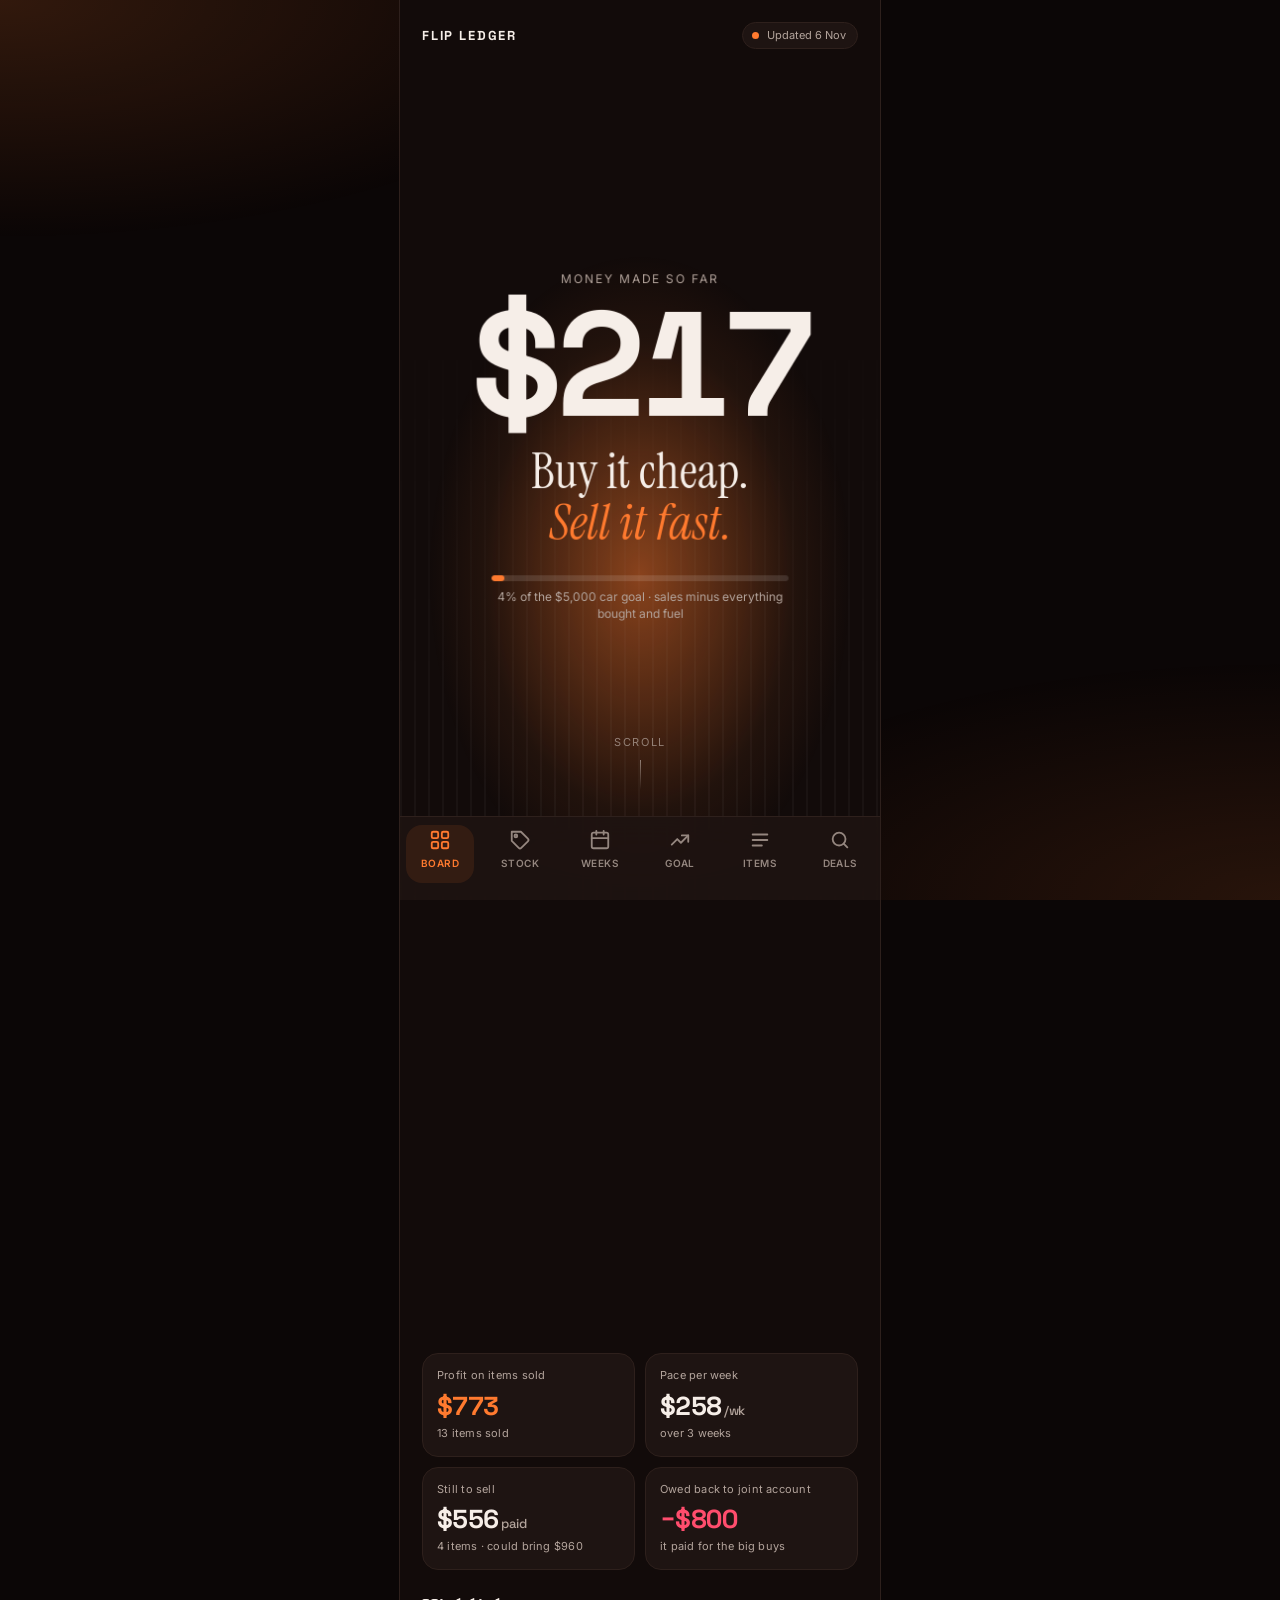
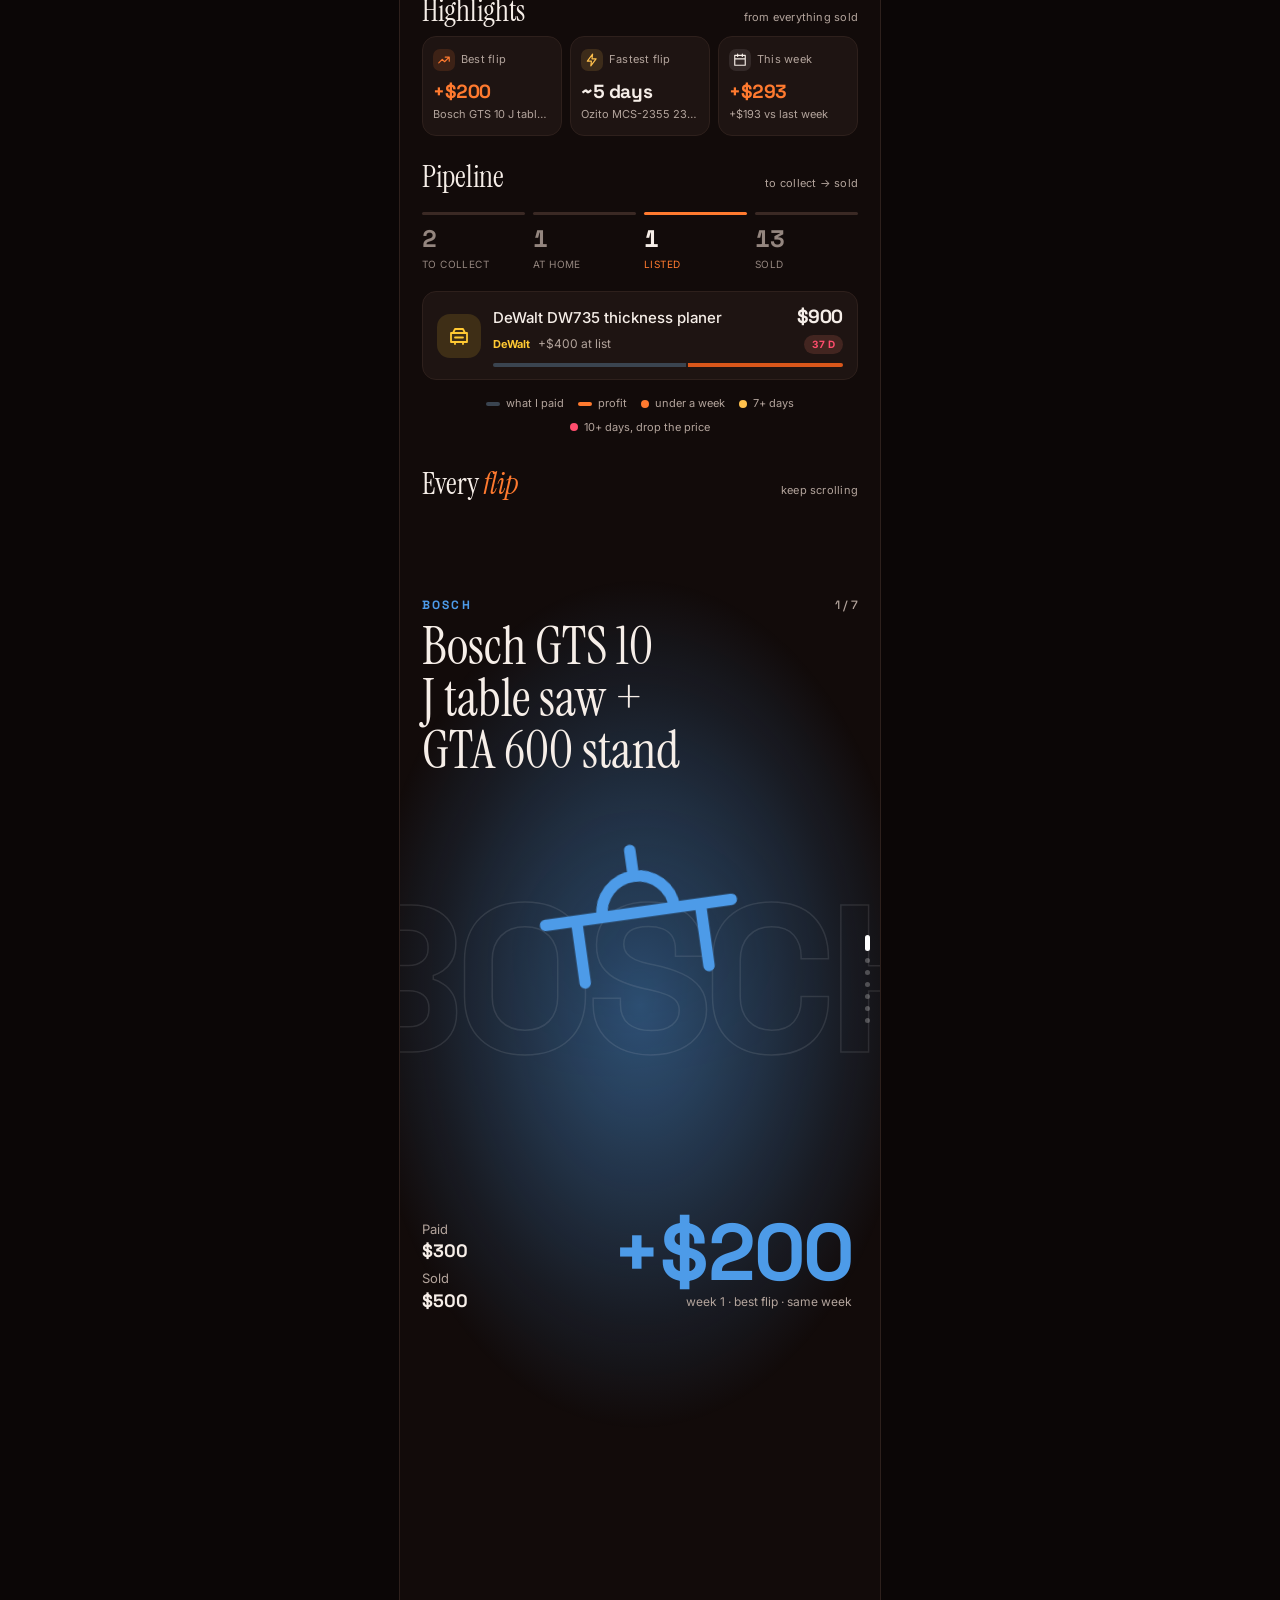
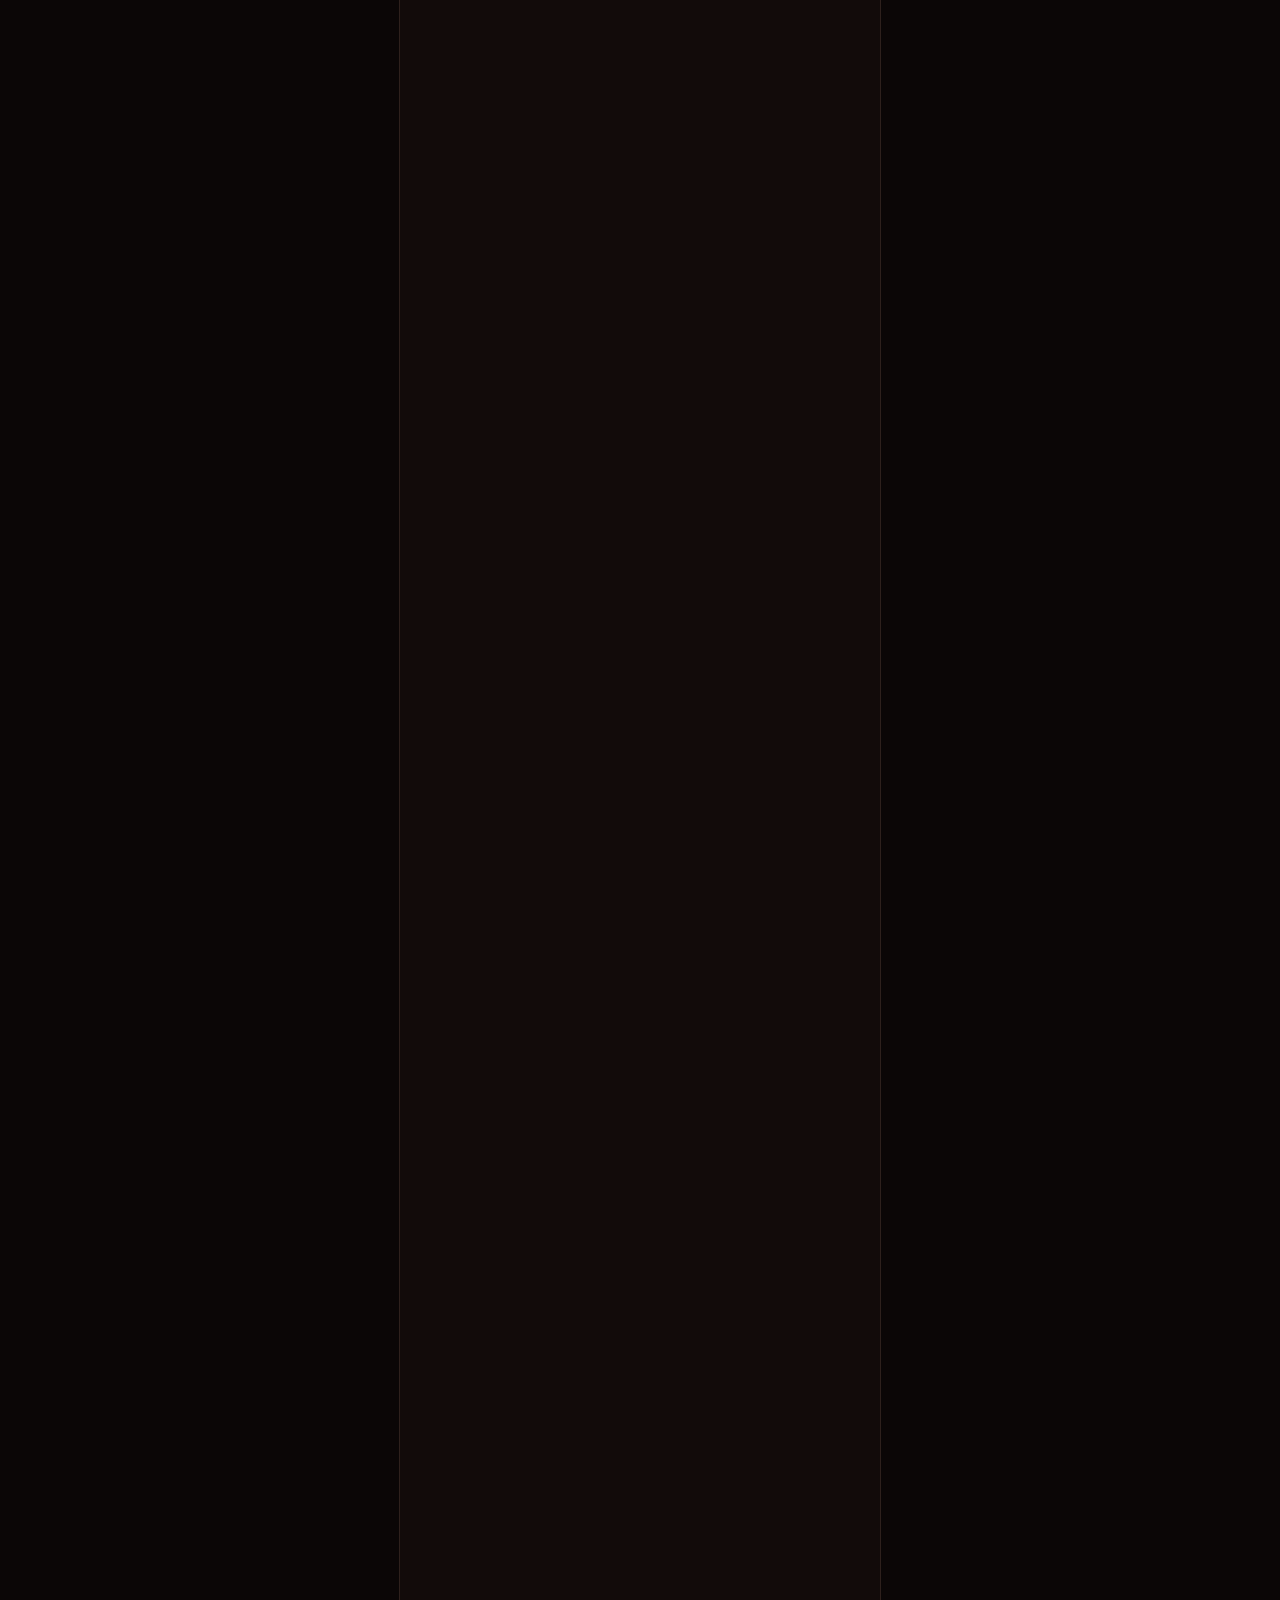
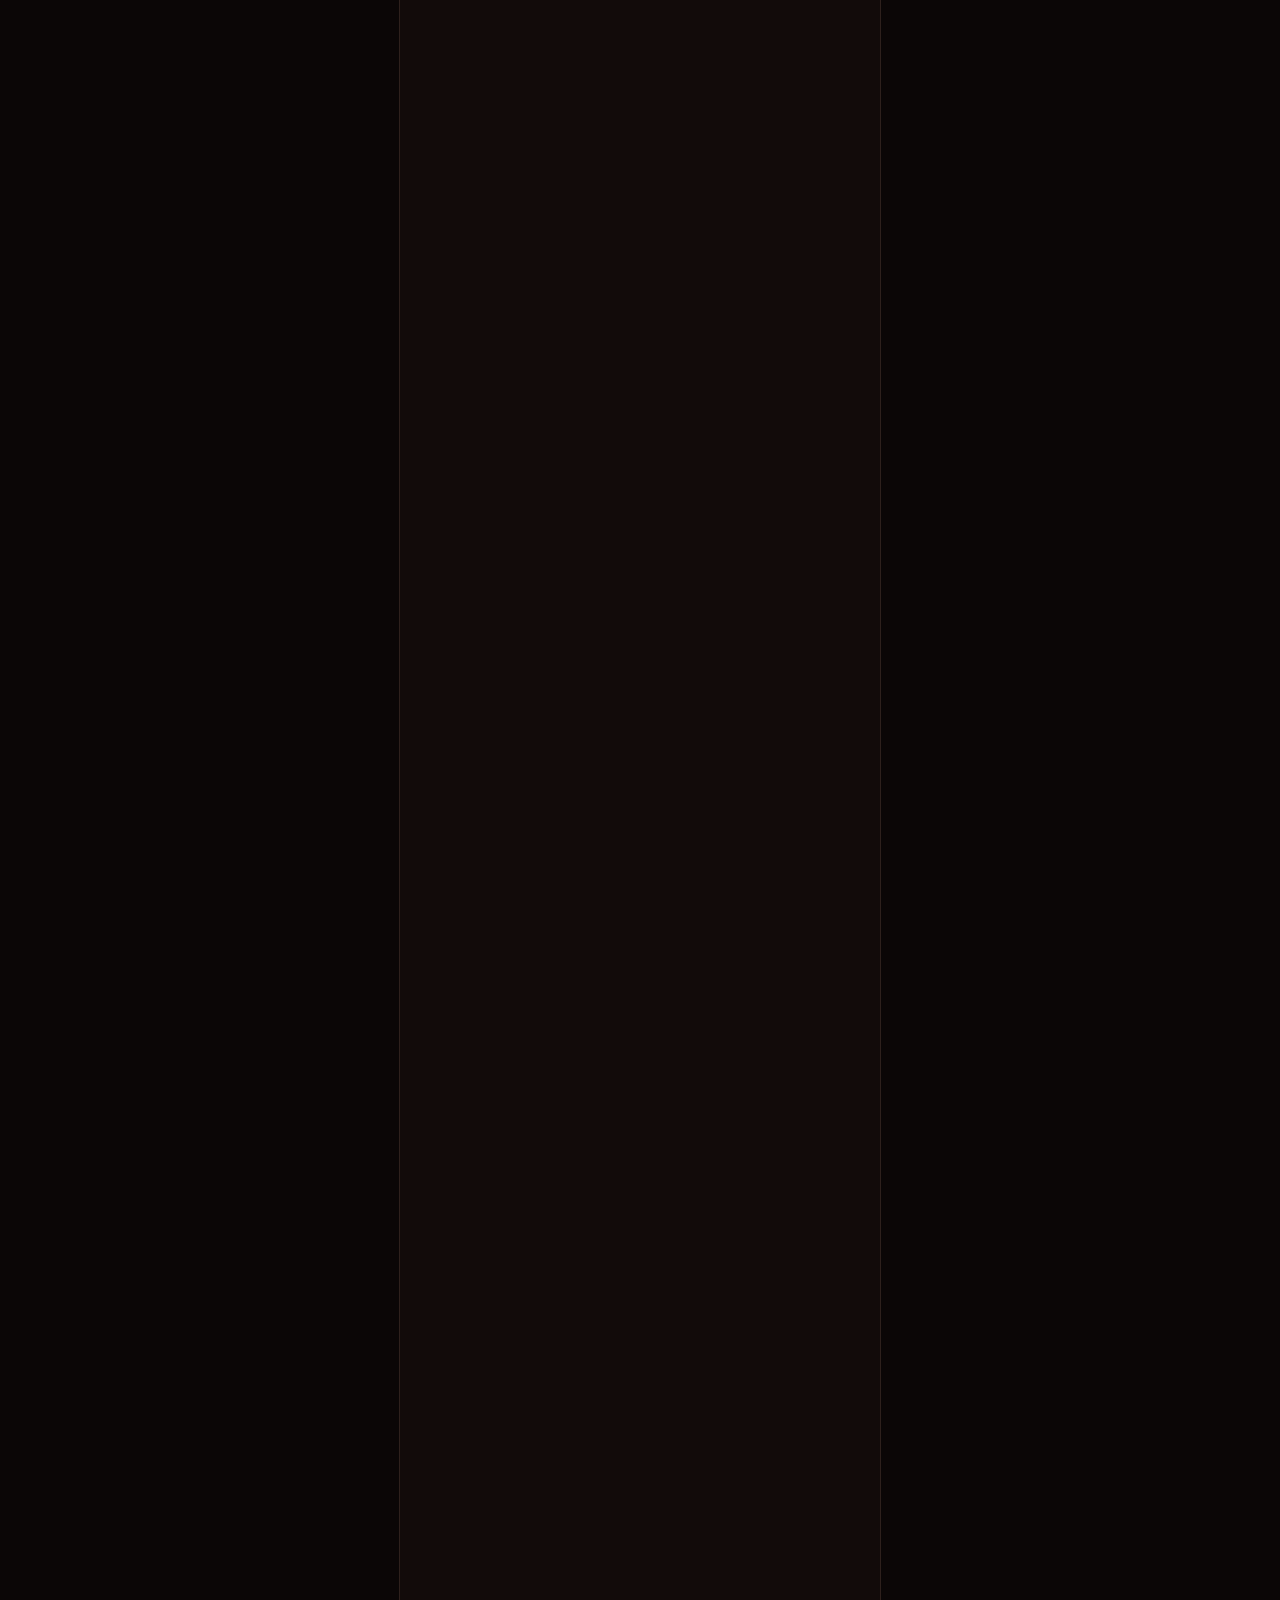
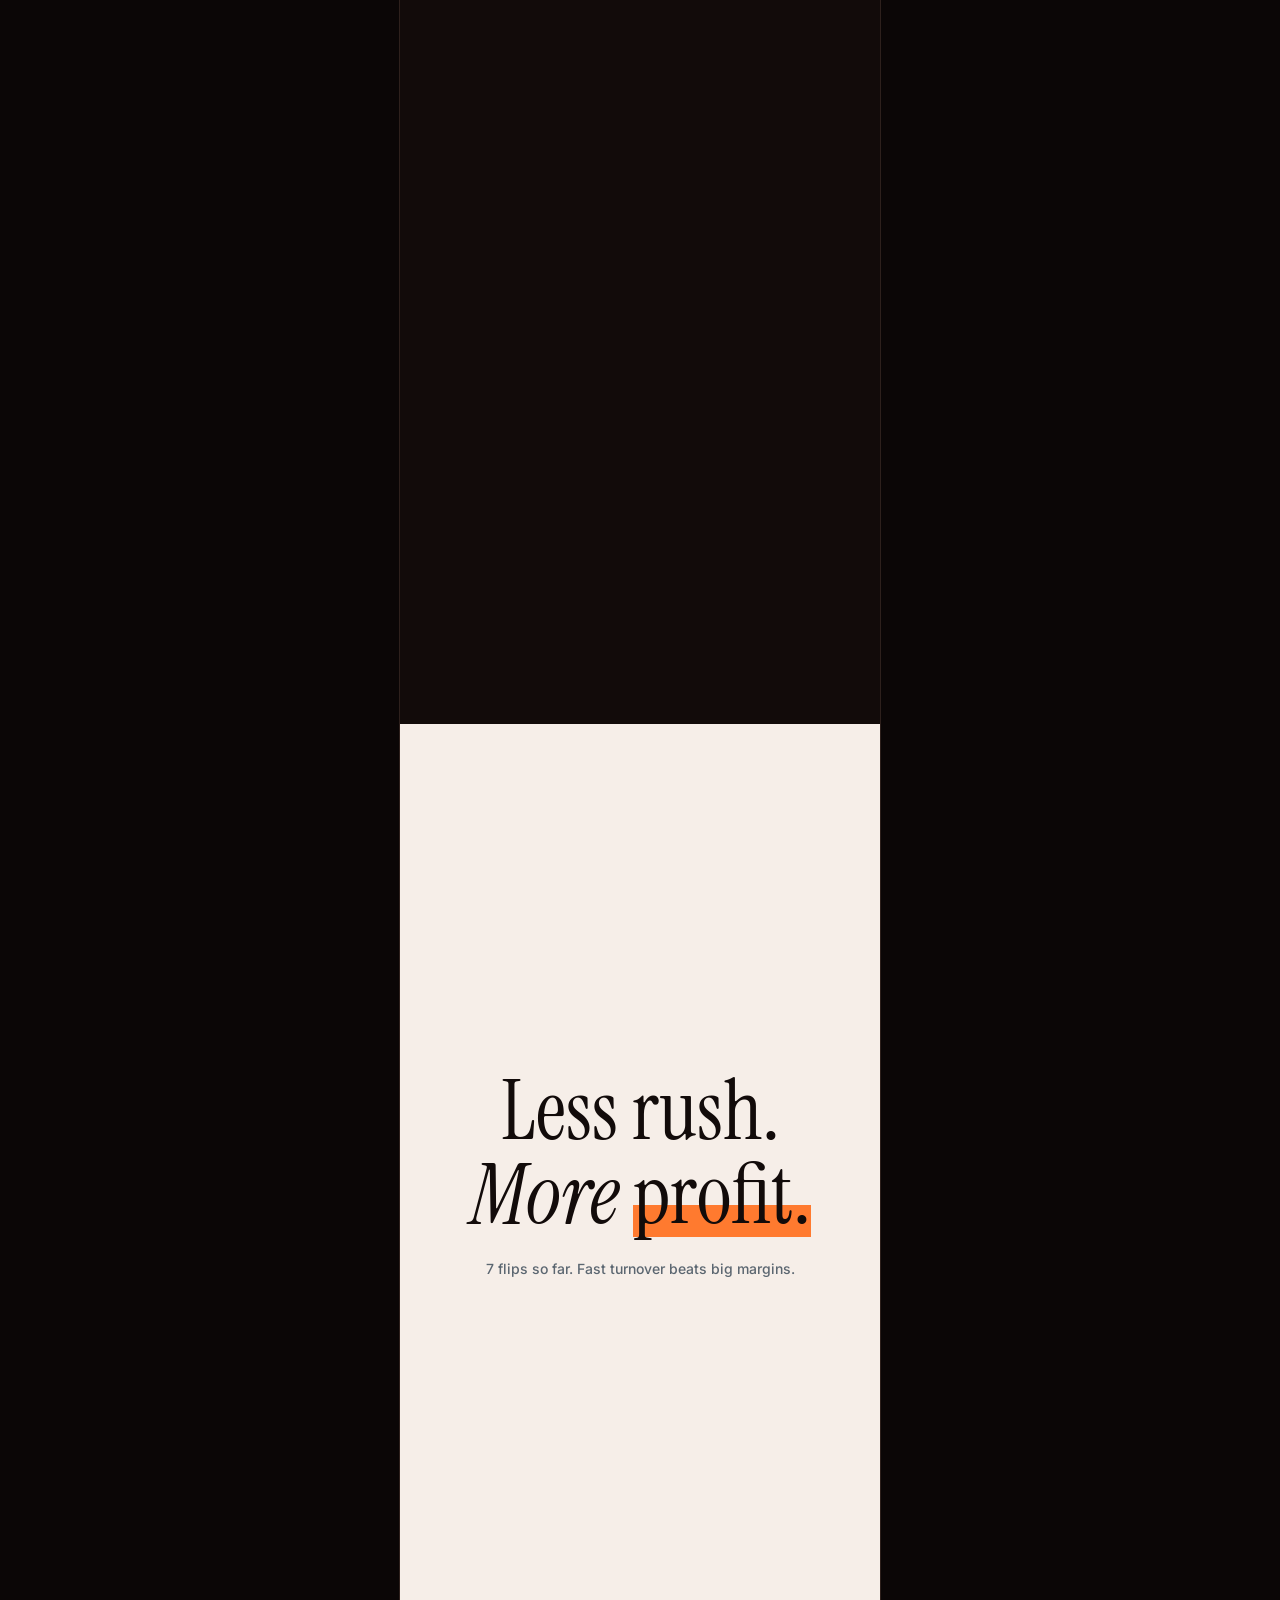
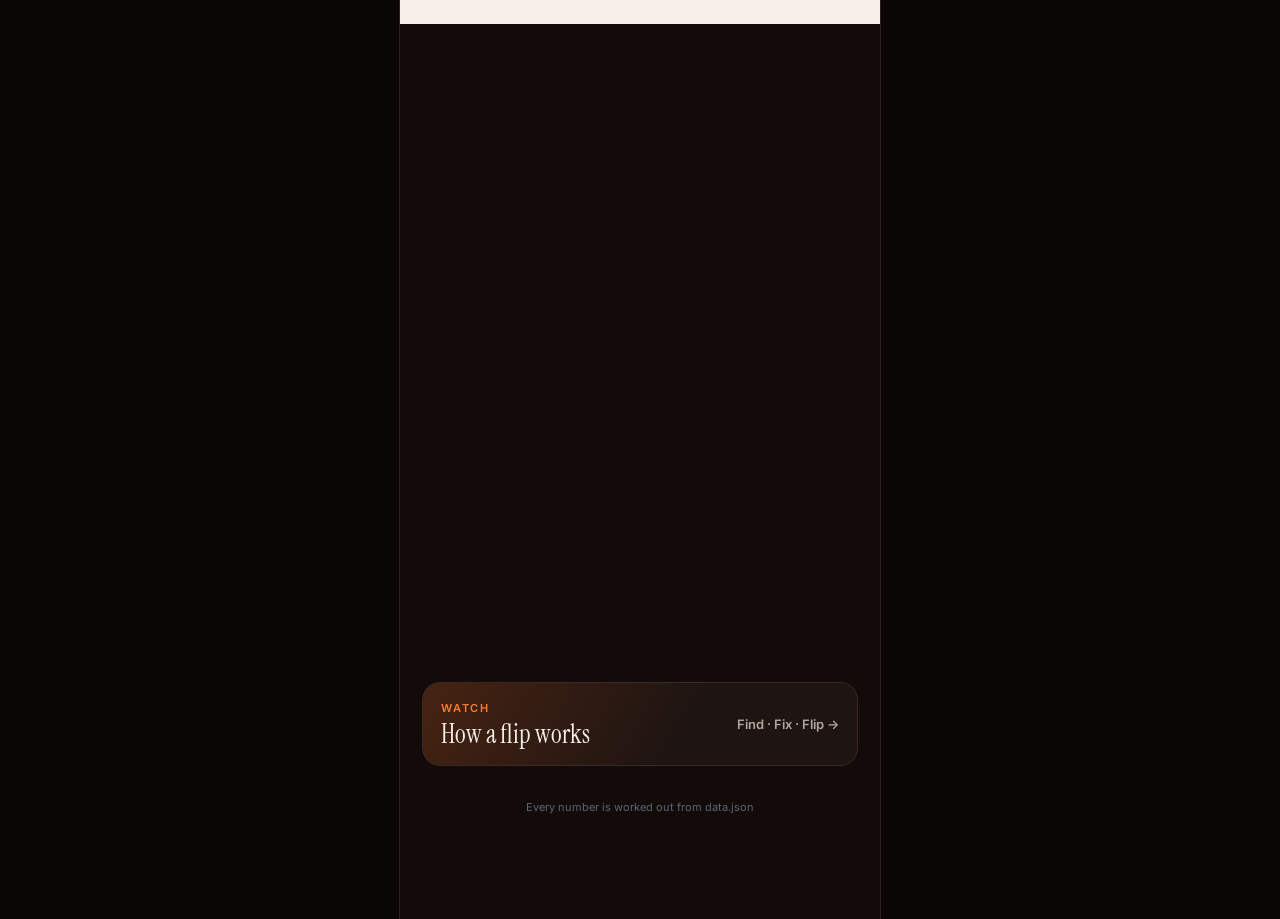
==== commit e13a309a: "Add 'How a flip works' scroll story page, linked from the Board Co-Authored-By: Claude Opus 5.5 <nor" ====
--- a/index.html
+++ b/index.html
@@ -151,6 +151,11 @@
 @keyframes ptUpBlur{60%{filter:blur(1px)}to{transform:none;filter:none}}
 @keyframes ptLine{to{transform:scaleX(1)}}
 @keyframes ptFade{to{opacity:1;transform:none}}
+.storyl{display:flex;justify-content:space-between;align-items:center;gap:12px;margin:28px 0 8px;padding:18px;border-radius:18px;text-decoration:none;color:var(--ink);
+  background:linear-gradient(120deg,rgba(var(--acc-rgb),.22),var(--panel) 60%);border:1px solid var(--line2)}
+.storyl span{font:400 26px/1 'Instrument Serif',serif}
+.storyl small{display:block;font:600 11px Inter;letter-spacing:.16em;text-transform:uppercase;color:var(--lime);margin-bottom:6px}
+.storyl b{font:600 13px Inter;color:var(--mut);white-space:nowrap}
 .rv{opacity:0;transform:translateY(26px);transition:opacity .6s ease,transform .7s var(--ease);animation:none!important}
 .rv.in{opacity:1;transform:none}
 .rowp{display:flex;align-items:center;gap:12px;width:100%;padding:12px 14px;background:var(--panel);border:1px solid var(--line);border-radius:14px;margin-top:8px;min-height:44px}
@@ -428,6 +433,7 @@
 let D, C;
 const state = { tab: 'board', stage: 'listed', week: null, filter: 'all', q: '', rate: null };
 const TABS = ['board', 'stock', 'weeks', 'goal', 'items', 'deals'];
+{ const q = new URLSearchParams(location.search).get('tab'); if (TABS.includes(q)) state.tab = q; }
 let DEALS = null;
 
 function render() {
@@ -513,7 +519,8 @@
       </button>`; }).join('')}
     </div></section>
     <section class="say" id="say"><div class="sstage"><p class="sayp" id="sayp"><span>Less</span> <span>rush.</span><br><span><i>More</i></span> <span class="hl2">profit.</span>
-      <small id="saysm">${flips.length} flips so far. Fast turnover beats big margins.</small></p></div></section>` : ''}`;
+      <small id="saysm">${flips.length} flips so far. Fast turnover beats big margins.</small></p></div></section>` : ''}
+    <a class="storyl" href="story.html"><span><small>Watch</small>How a flip works</span><b>Find · Fix · Flip →</b></a>`;
 }
 function stageList() {
   const st = state.stage, arr = C.board[st];
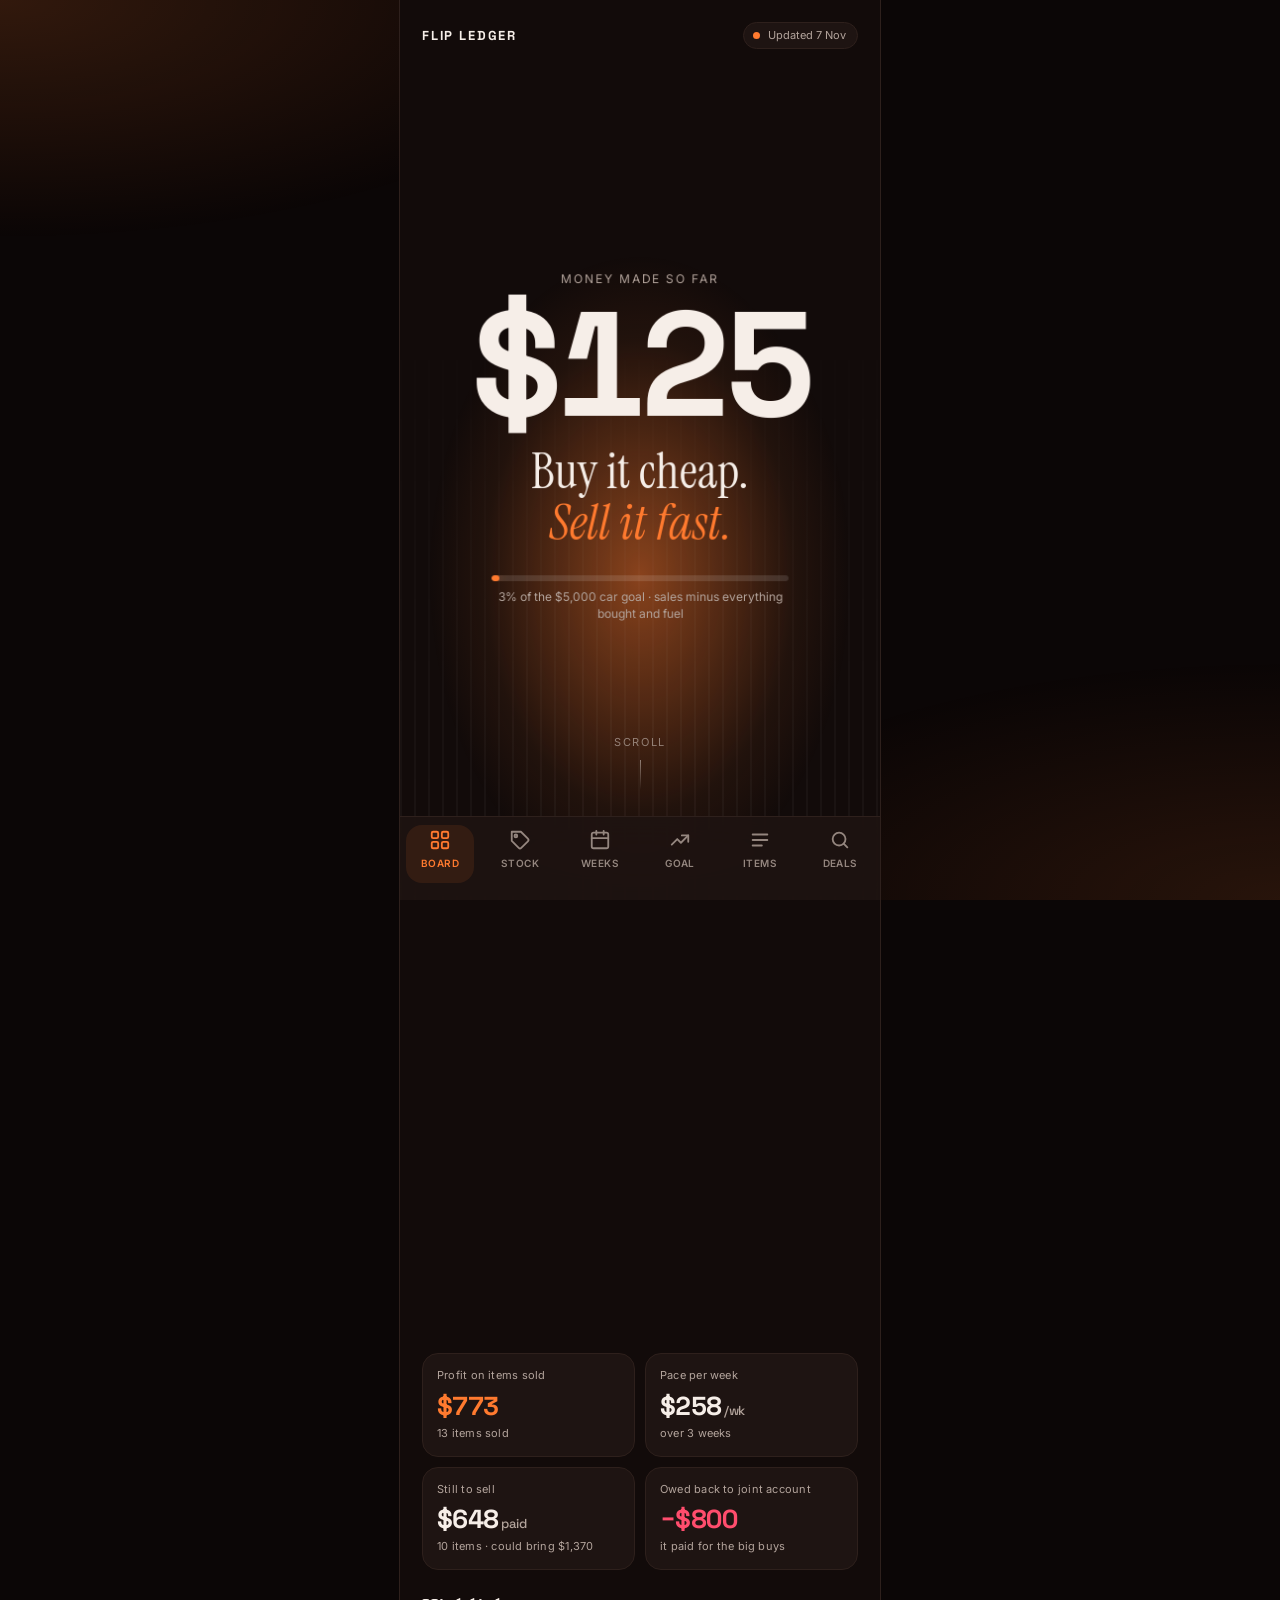
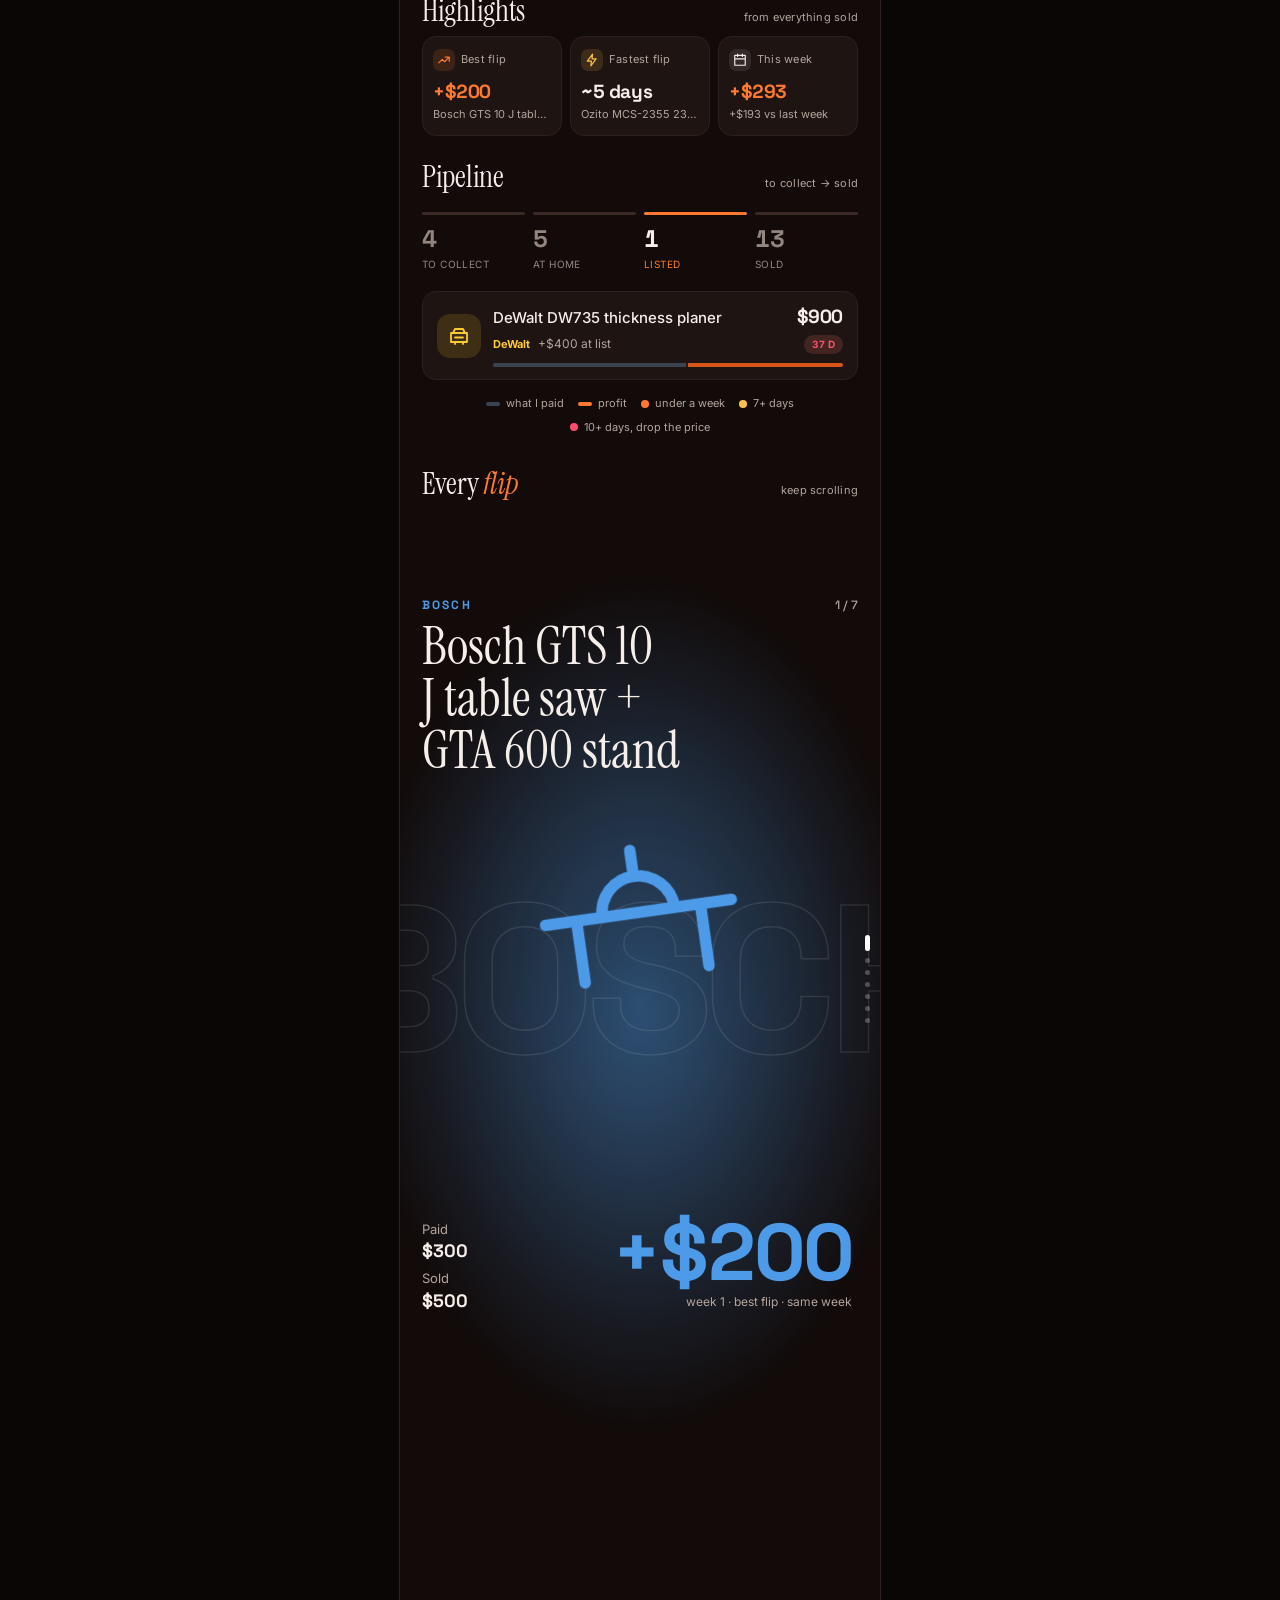
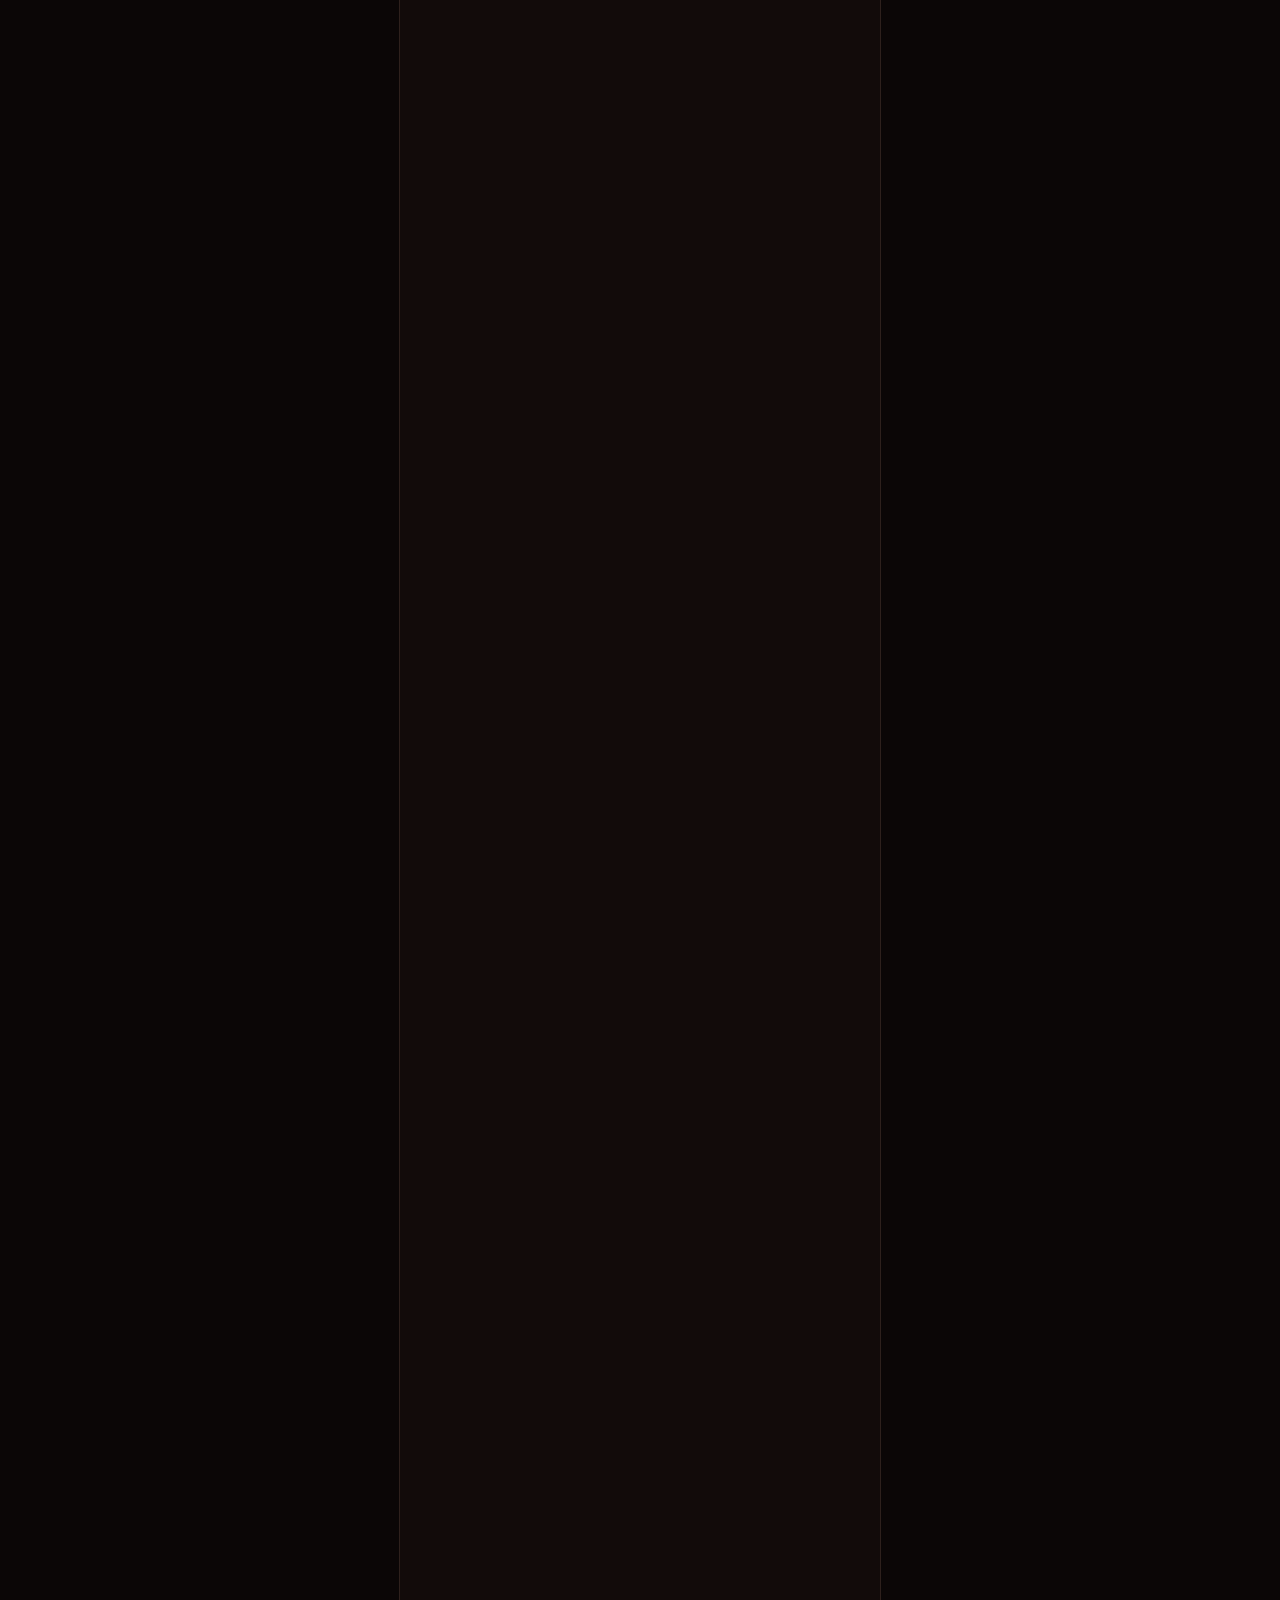
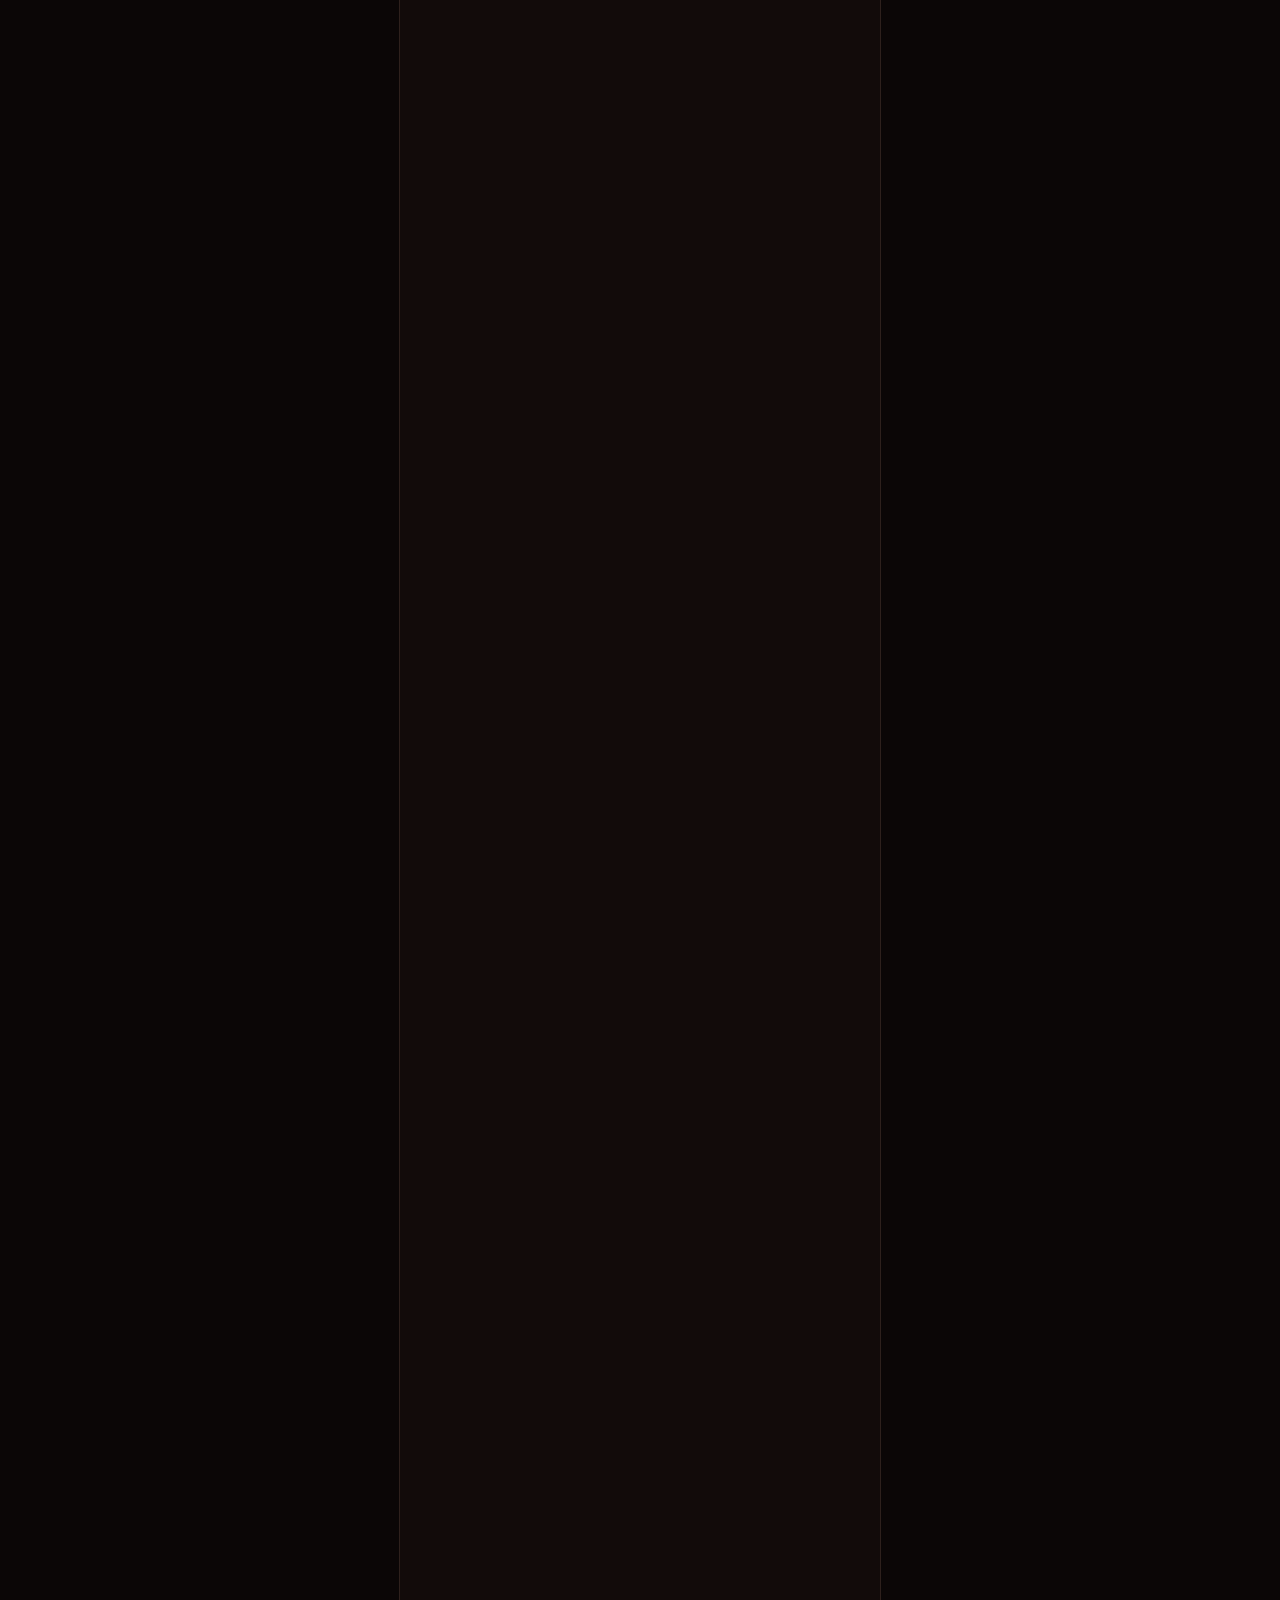
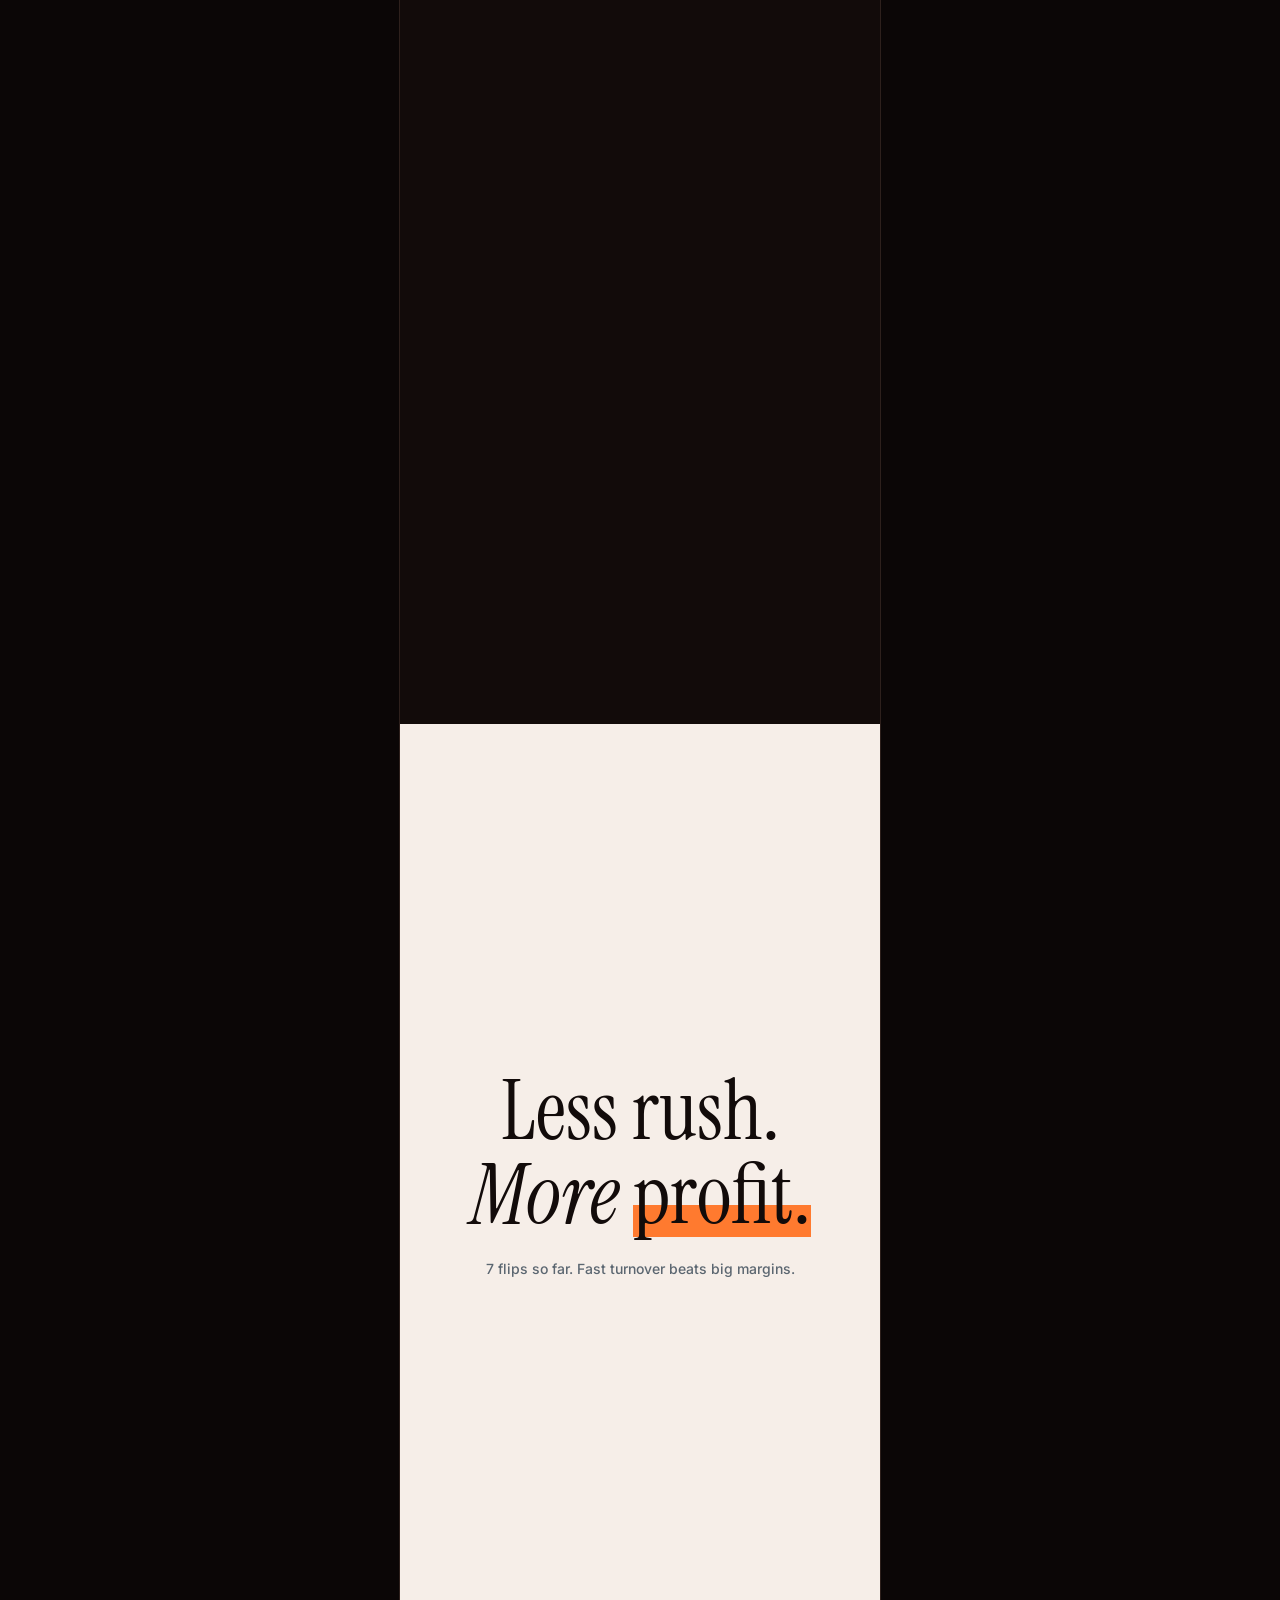
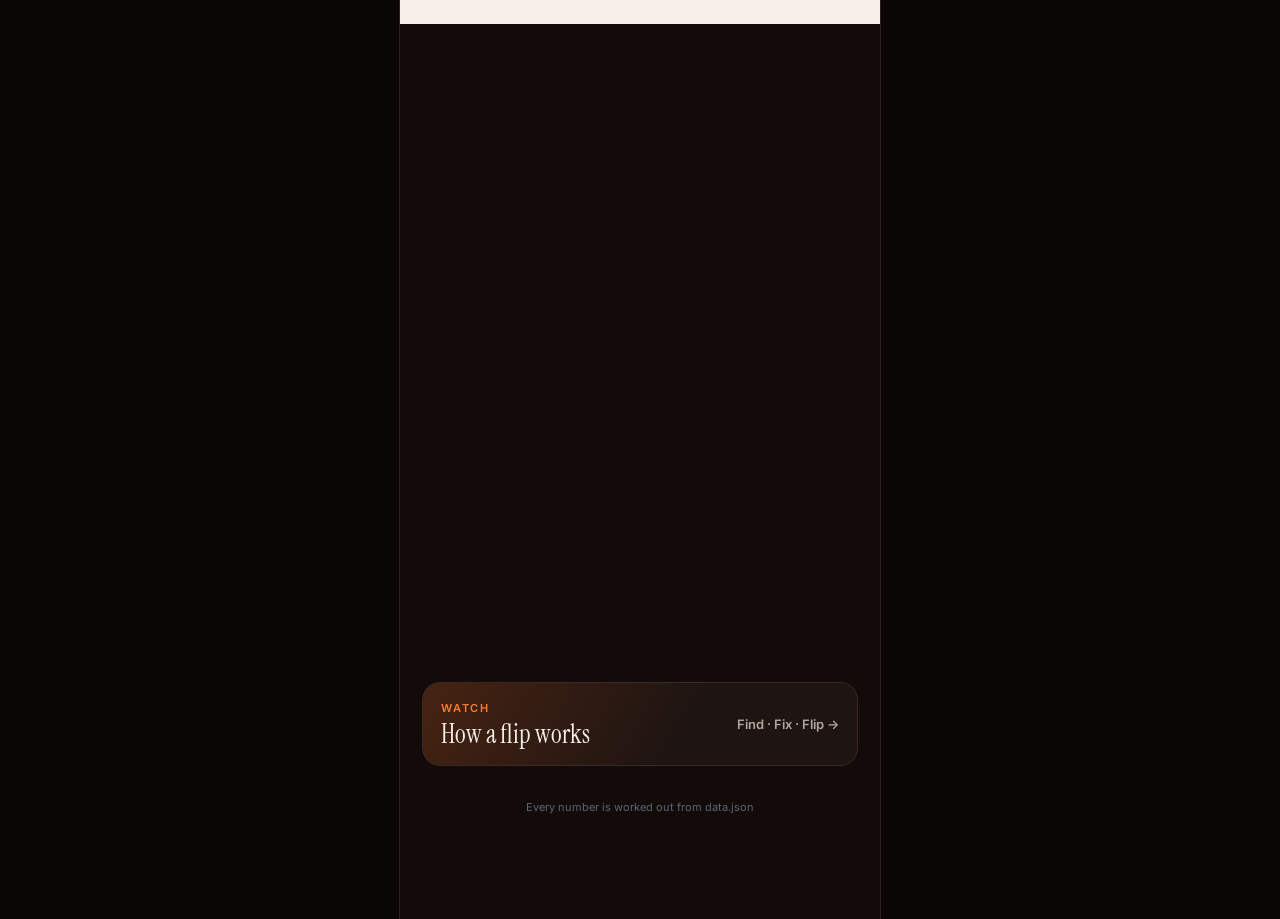
==== commit 6a2878bc: "Show whole dollars everywhere Co-Authored-By: Claude Opus 5.5 <noreply@anthropic.com> Claude-Session" ====
--- a/index.html
+++ b/index.html
@@ -277,6 +277,13 @@
 .deal{align-items:flex-start}
 .dnote{font-size:12px;color:var(--mut);margin-top:7px;line-height:1.45}
 .dfoot{font-size:12px;color:var(--mut);margin-top:8px;line-height:1.45}
+.seen{margin-top:8px}
+.seen summary{list-style:none;cursor:pointer;font-size:13px;color:var(--mut);padding:10px 14px;border:1px dashed var(--line2);border-radius:14px;min-height:44px;display:flex;align-items:center;justify-content:space-between}
+.seen summary::-webkit-details-marker{display:none}
+.seen summary::after{content:'Show';color:var(--lime);font-weight:500}
+.seen[open] summary::after{content:'Hide'}
+.seen .rowp{opacity:.6}
+.newtag{font:600 10px Inter;letter-spacing:.12em;color:var(--bg);background:var(--lime);border-radius:99px;padding:3px 7px;margin-right:6px}
 
 /* item sheet */
 .sw{position:fixed;inset:0;z-index:30;max-width:480px;margin:0 auto;display:flex;flex-direction:column;justify-content:flex-end}
@@ -335,7 +342,7 @@
 const reduce = matchMedia('(prefers-reduced-motion: reduce)').matches;
 const $ = (s, r = document) => r.querySelector(s), $$ = (s, r = document) => [...r.querySelectorAll(s)];
 const esc = s => String(s ?? '').replace(/[&<>"']/g, c => ({'&':'&amp;','<':'&lt;','>':'&gt;','"':'&quot;',"'":'&#39;'}[c]));
-const num = n => Number.isInteger(Math.round(n * 100) / 100) ? Math.round(n).toLocaleString('en-NZ') : n.toLocaleString('en-NZ', {minimumFractionDigits: 2, maximumFractionDigits: 2});
+const num = n => Math.round(n).toLocaleString('en-NZ');   // whole dollars everywhere; cents (e.g. $0.99 fees) stay in data.json
 const $m = n => (n < 0 ? '−$' : '$') + num(Math.abs(n));
 const $s = n => (n < 0 ? '−$' : '+$') + num(Math.abs(n));
 const sum = (a, f) => a.reduce((s, x) => s + (Number(f(x)) || 0), 0);
@@ -685,22 +692,39 @@
 }
 
 /* deals: deals.json is rewritten every morning by the Trade Me check */
+/* deals already seen on this phone are folded away; the list only changes when a new deals check lands */
+function seenDeals() {
+  let st = {};
+  try { st = JSON.parse(localStorage.getItem('fl-seen-deals') || '{}') || {}; } catch {}
+  const all = Array.isArray(st.seen) ? st.seen : [];
+  if (st.viewing !== DEALS.updated) { st.base = all; st.viewing = DEALS.updated; }
+  const base = new Set(Array.isArray(st.base) ? st.base : []);
+  const now = DEALS.sections.flatMap(x => Array.isArray(x.items) ? x.items.map(i => i.url) : []).filter(Boolean);
+  st.seen = [...new Set([...all, ...now])].slice(-2000);
+  try { localStorage.setItem('fl-seen-deals', JSON.stringify(st)); } catch {}
+  return base;
+}
 function dealsView() {
   const head = `<div class="ptitle"><h1 class="serif">Deals to <i>buy</i></h1><p>${DEALS && DEALS.updated ? 'Checked ' + esc(DEALS.updated) + '. ' : ''}Used, Auckland, Buy Now or offers.</p></div>`;
   if (!DEALS || !Array.isArray(DEALS.sections)) return head + '<div class="empty">No deals yet. The morning Trade Me check adds them at about 8:42am.</div>';
   const V = { good: ['good deal', 'green'], watch: ['watch', 'amber'], skip: ['skip', 'grey'] };
   let n = 0;
-  return head + DEALS.sections.map(s => {
-    const items = Array.isArray(s.items) ? s.items : [];
-    const rows = items.length ? items.map(it => {
+  const base = seenDeals(), first = base.size === 0;
+  const row = it => {
       const v = vis({ name: String(it.title || '') }), [tag, cls] = V[it.verdict] || ['', 'grey'];
       const url = /^https:\/\/www\.trademe\.co\.nz\//.test(String(it.url || '')) ? it.url : '';
       const sub = [it.location, it.closes ? 'closes ' + it.closes : ''].filter(Boolean).join(' · '), note = [it.ptype, it.note].filter(Boolean).join('. ');
+      const isNew = !first && !base.has(it.url);
       return `<a class="rowp deal it" style="animation-delay:${delay(n++)}ms"${url ? ` href="${esc(url)}" target="_blank" rel="noopener"` : ''}>${icoTile(v, 1)}
-        <div class="grow"><div class="card-top"><div class="nm">${esc(it.title)}</div><div class="num p">${esc(it.price)}</div></div>
+        <div class="grow"><div class="card-top"><div class="nm">${isNew ? '<span class="newtag">NEW</span>' : ''}${esc(it.title)}</div><div class="num p">${esc(it.price)}</div></div>
         <div class="card-mid">${tag ? chip(tag, cls) : ''}<span class="sub ell">${esc(sub)}</span></div>
         ${note ? `<div class="dnote">${esc(note)}</div>` : ''}</div></a>`;
-    }).join('') : `<div class="empty">${esc(s.empty || 'Nothing today')}</div>`;
+  };
+  return head + DEALS.sections.map(s => {
+    const items = Array.isArray(s.items) ? s.items : [];
+    const fresh = items.filter(it => !base.has(it.url)), old = items.filter(it => base.has(it.url));
+    const rows = (fresh.length ? fresh.map(row).join('') : `<div class="empty">${esc(items.length ? 'Nothing new since you last looked.' : (s.empty || 'Nothing today'))}</div>`)
+      + (old.length ? `<details class="seen"><summary>${old.length} already seen</summary>${old.map(row).join('')}</details>` : '');
     return `<div class="sh" style="margin-top:22px"><span class="num h">${esc(s.name)}</span><span class="k">${esc(s.rule || '')}</span></div>${rows}${s.footnote ? `<p class="dfoot">${esc(s.footnote)}</p>` : ''}`;
   }).join('');
 }
@@ -832,6 +856,20 @@
   .catch(e => $('#app').innerHTML = `<div class="loading">Couldn't load data.json (${esc(e)}).</div>`);
 fetch('deals.json', {cache: 'no-store'}).then(r => r.ok ? r.json() : null)
   .then(x => { DEALS = x; if (C && state.tab === 'deals') showView(); }).catch(() => {});
+/* a home-screen app is rarely reloaded, so pick up new data and deals whenever it comes back into view */
+let lastCheck = Date.now();
+function refresh() {
+  if (Date.now() - lastCheck < 60000) return;
+  lastCheck = Date.now();
+  fetch('data.json', {cache: 'no-store'}).then(r => r.ok ? r.json() : null).then(d => {
+    if (d && JSON.stringify(d) !== JSON.stringify(D)) { D = d; C = calc(d); render(); }
+  }).catch(() => {});
+  fetch('deals.json', {cache: 'no-store'}).then(r => r.ok ? r.json() : null).then(x => {
+    if (x && JSON.stringify(x) !== JSON.stringify(DEALS)) { DEALS = x; if (C && state.tab === 'deals') showView(); }
+  }).catch(() => {});
+}
+document.addEventListener('visibilitychange', () => { if (document.visibilityState === 'visible') refresh(); });
+setInterval(() => { if (document.visibilityState === 'visible') refresh(); }, 10 * 60000);
 })();
 </script>
 </body>
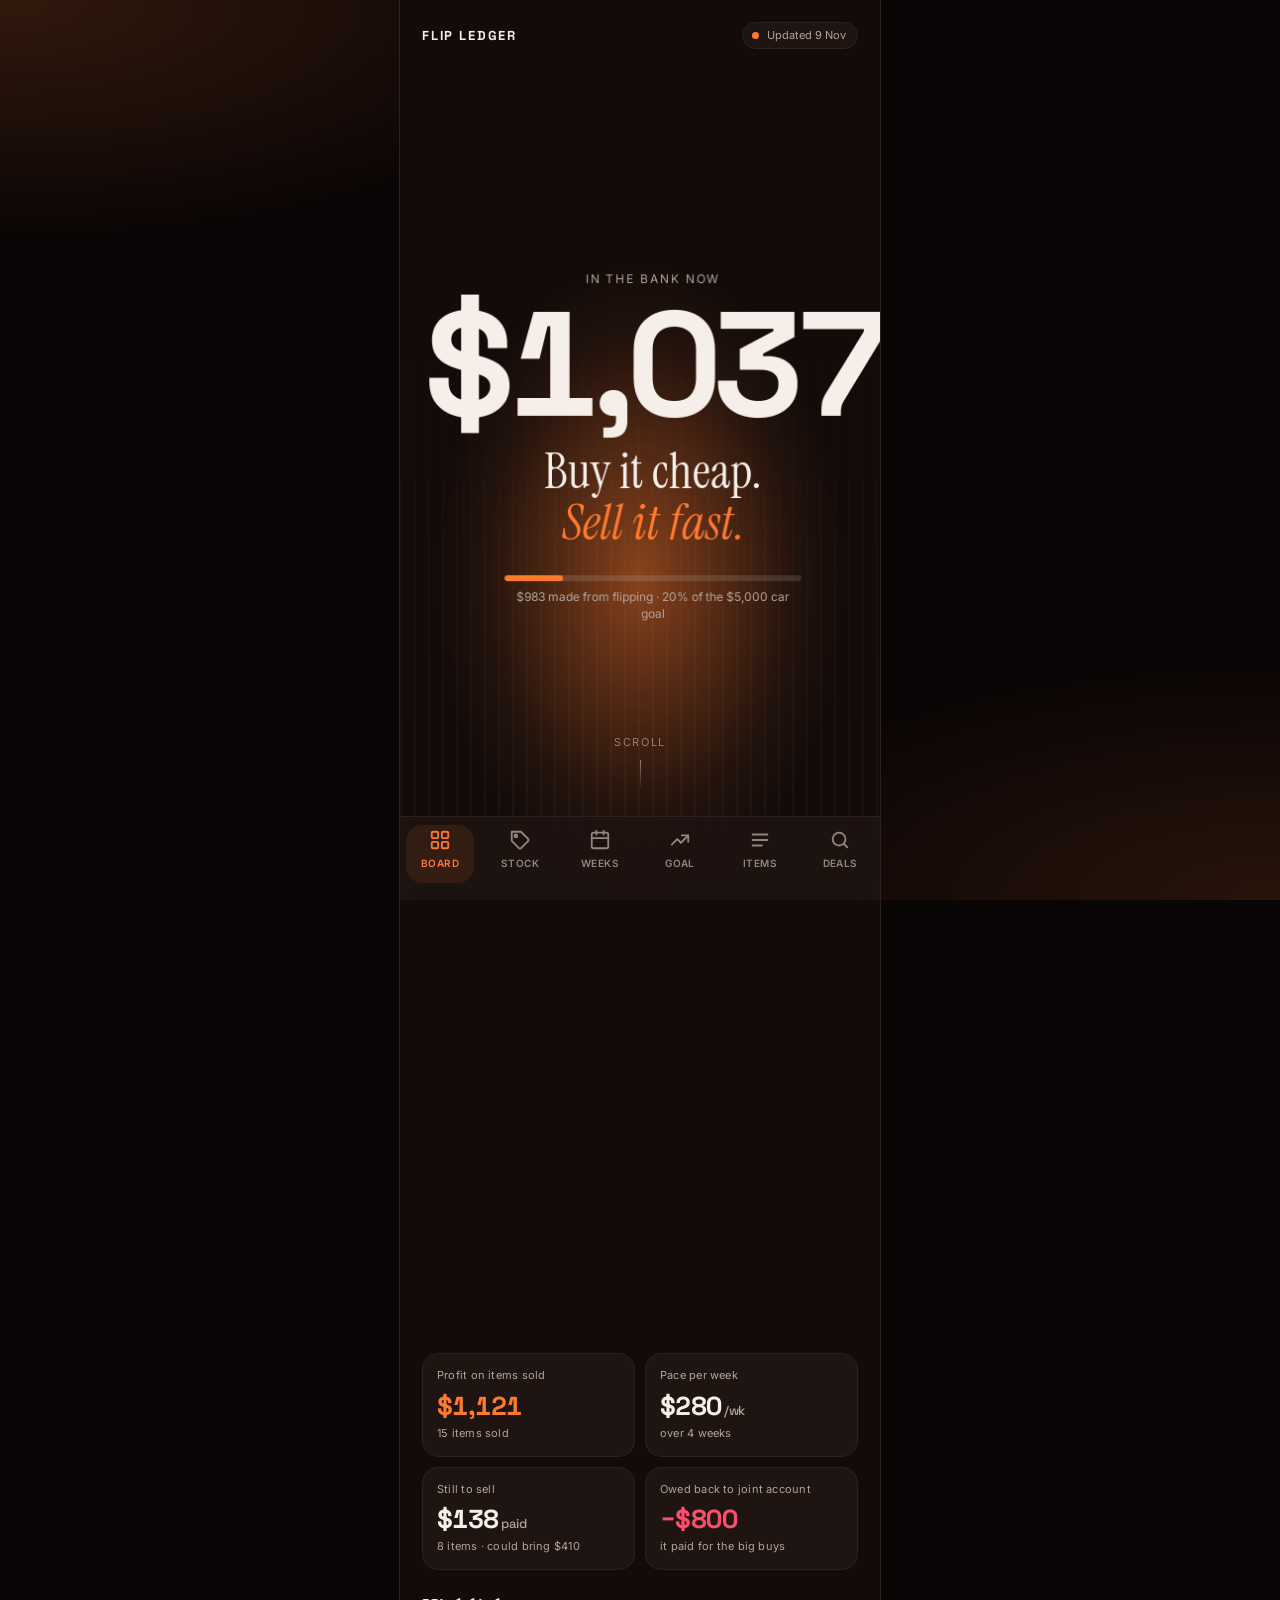
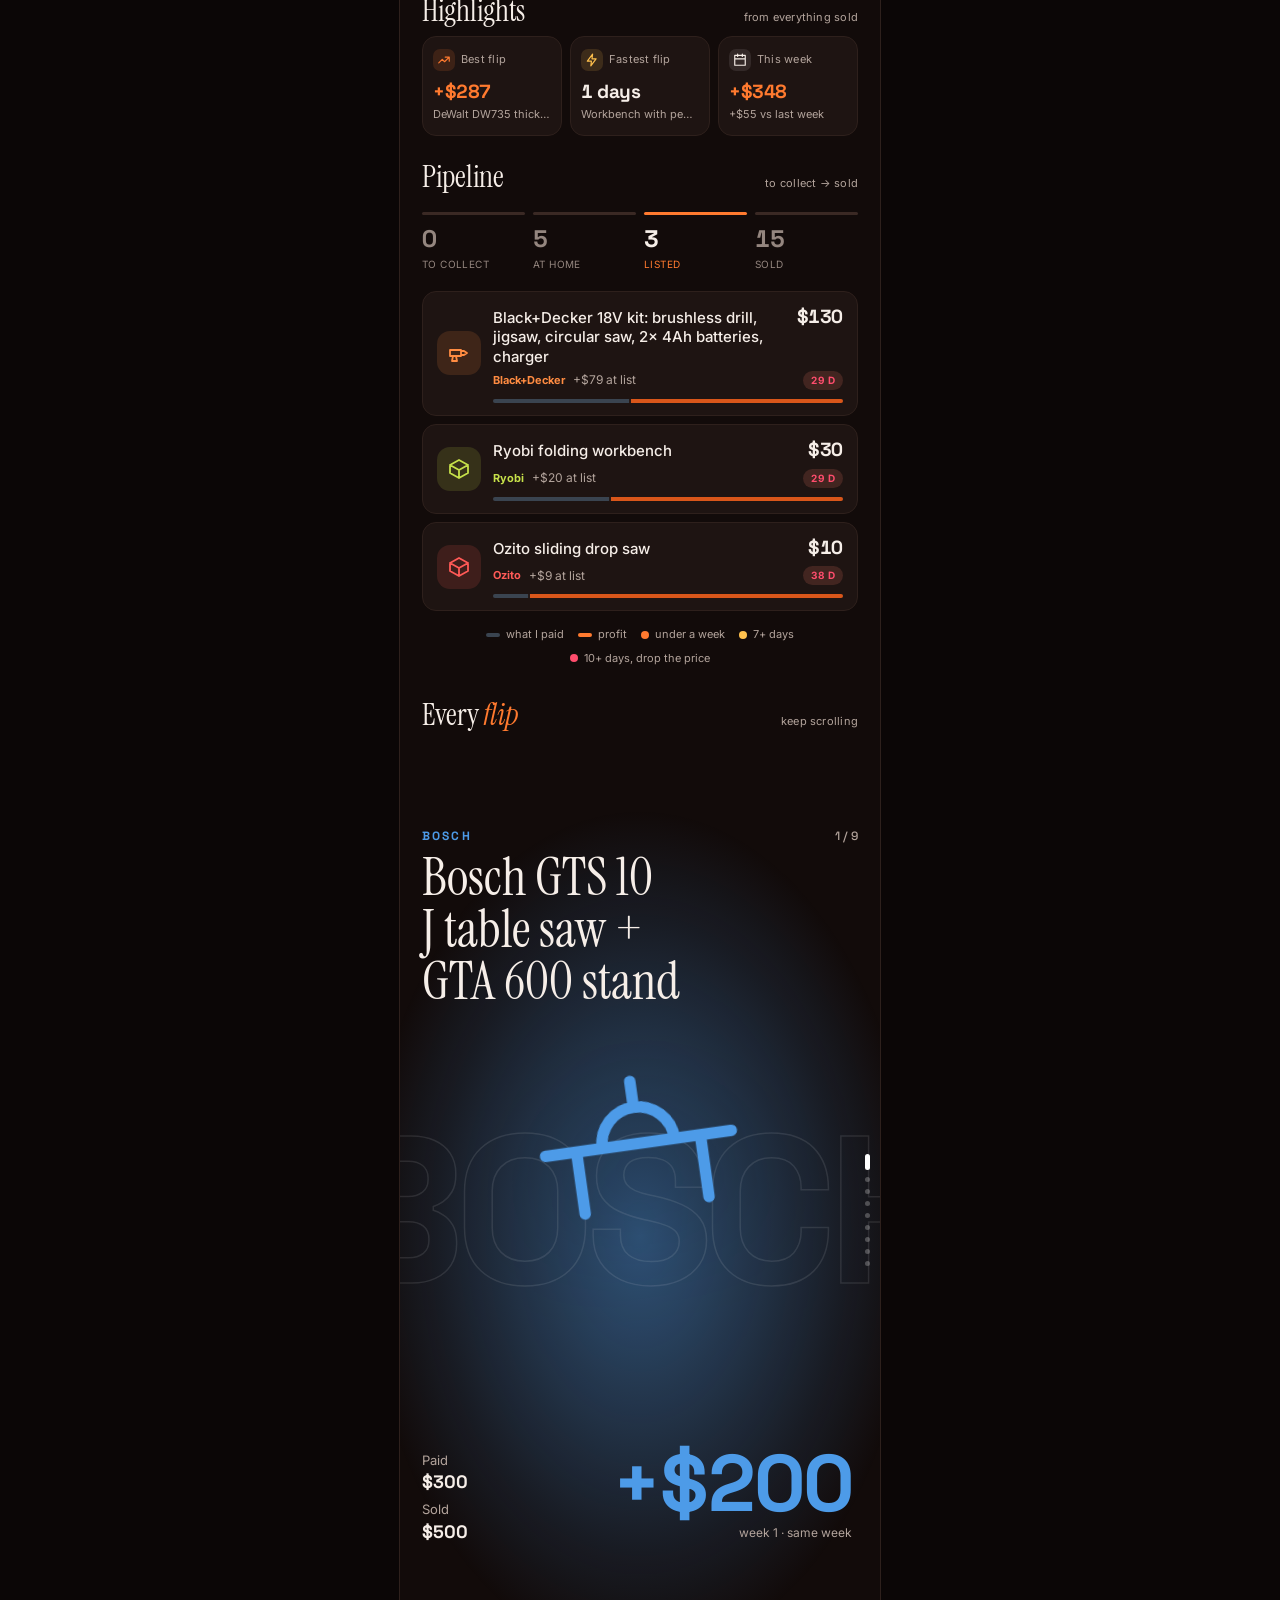
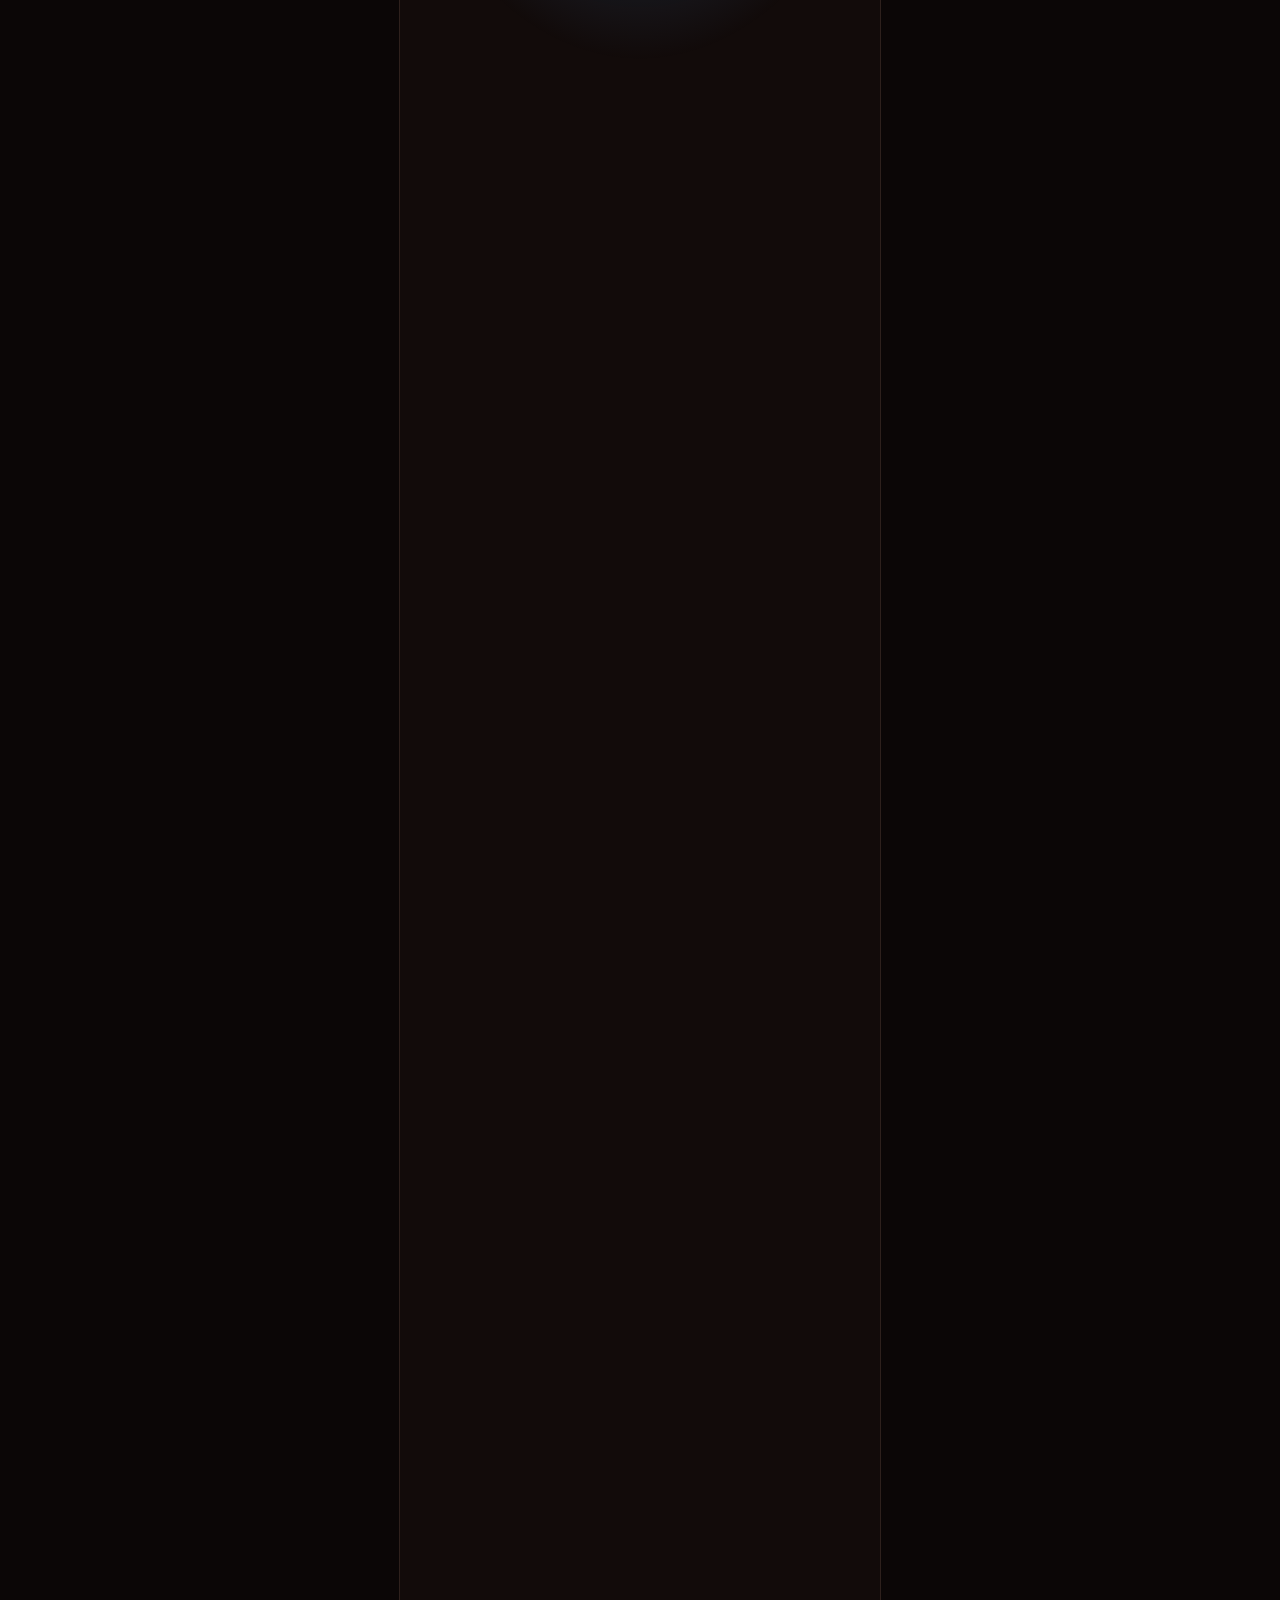
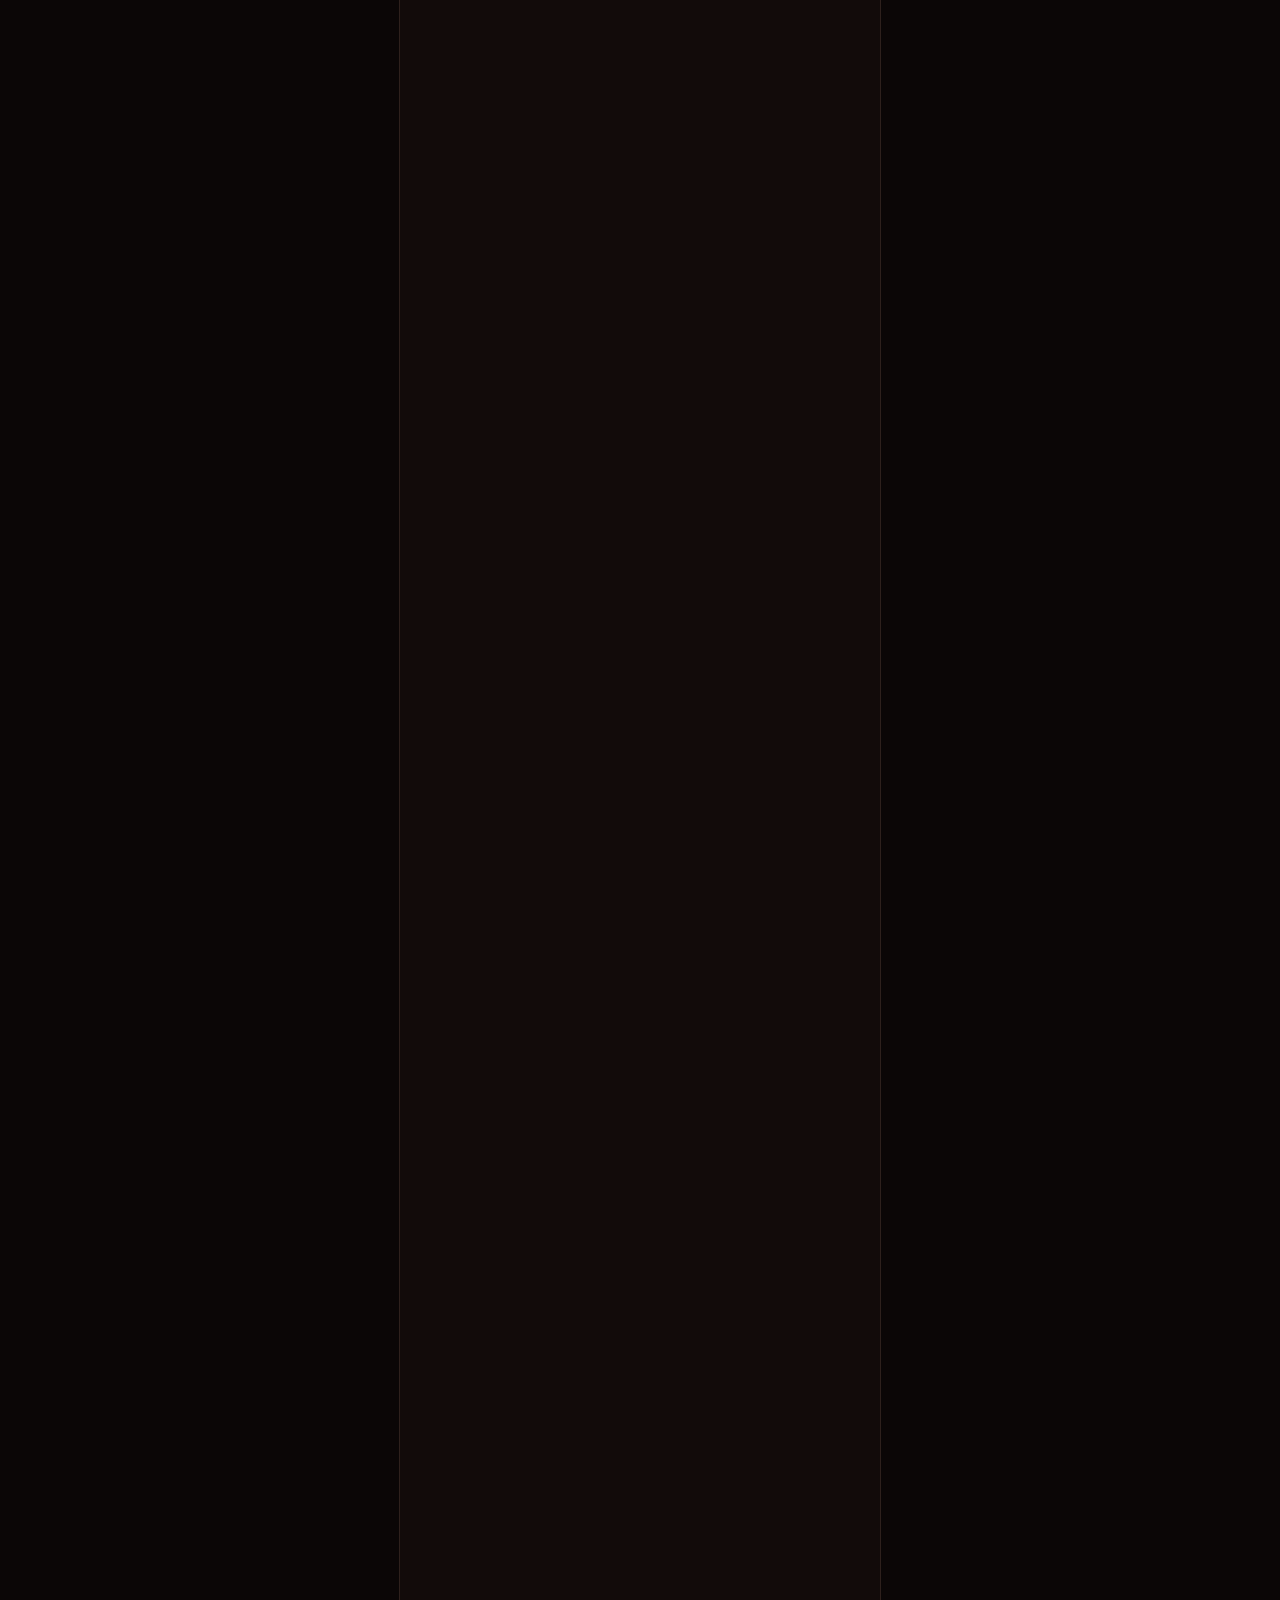
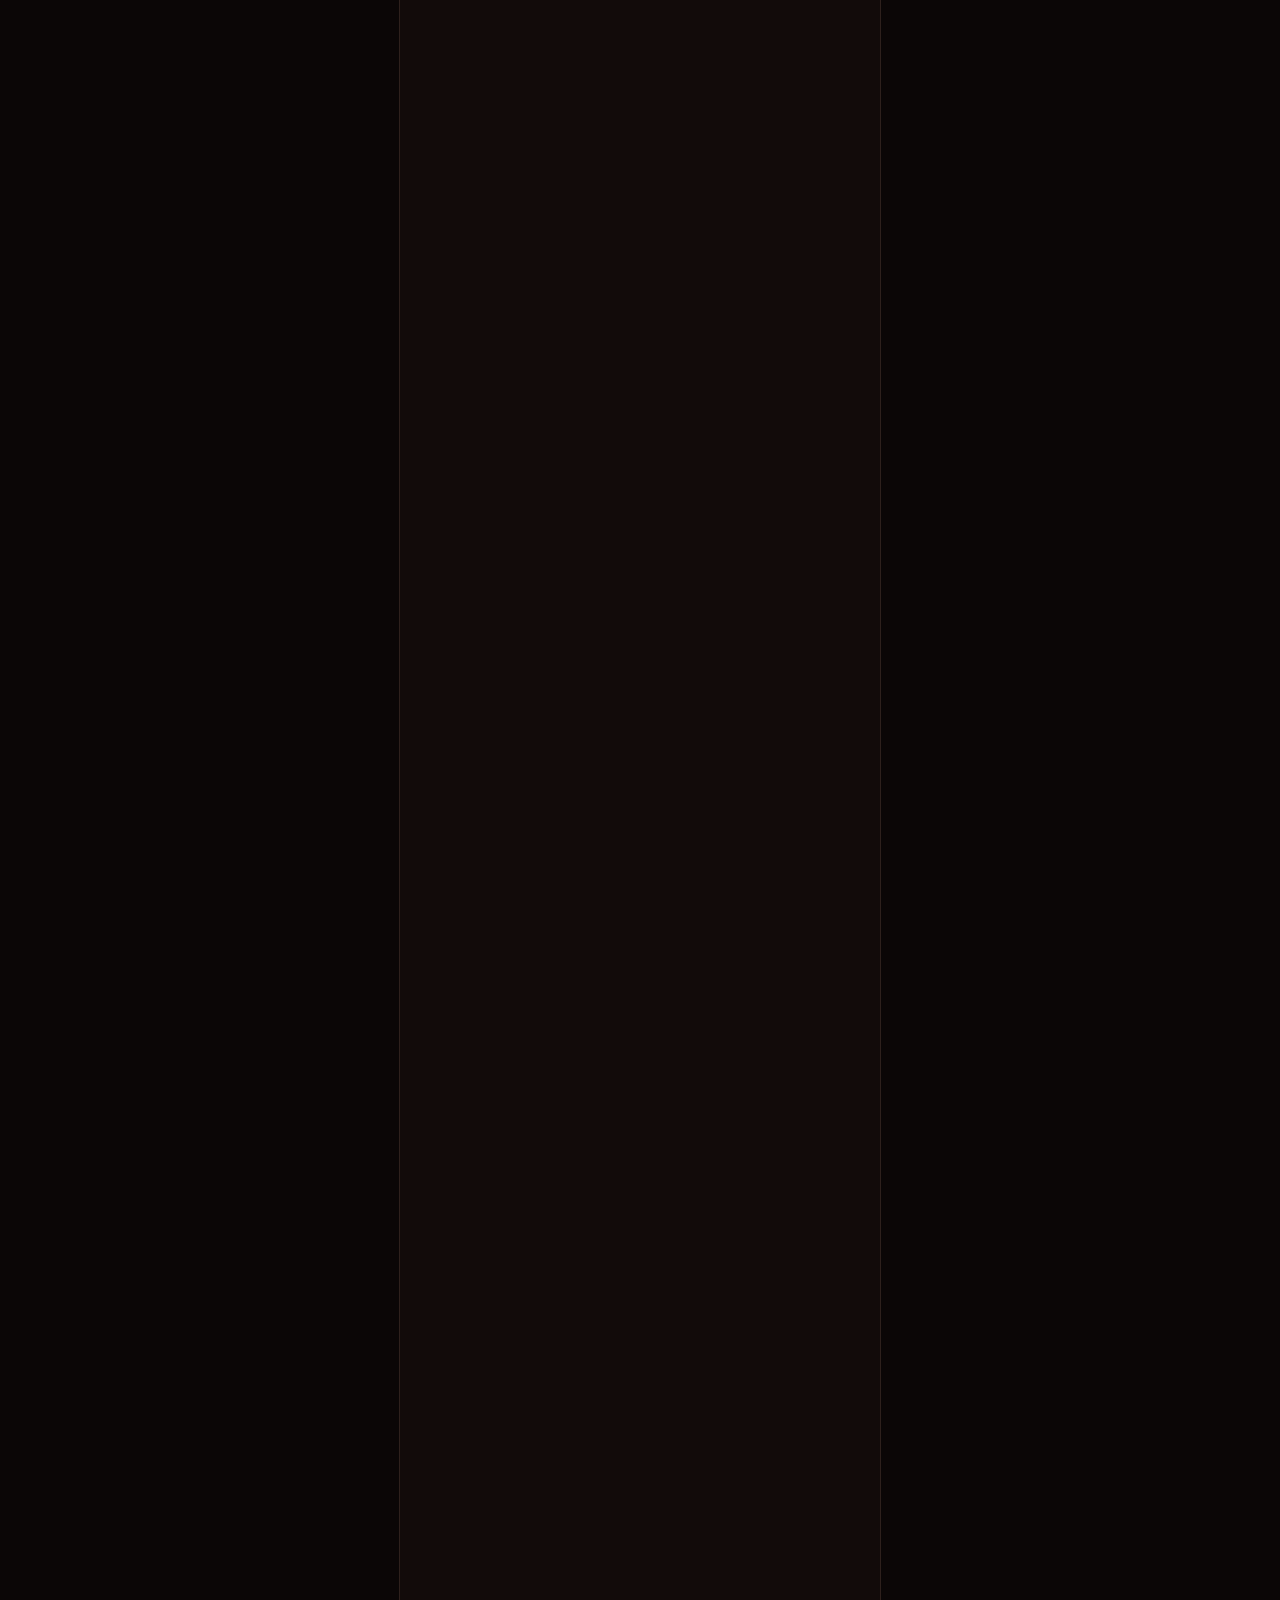
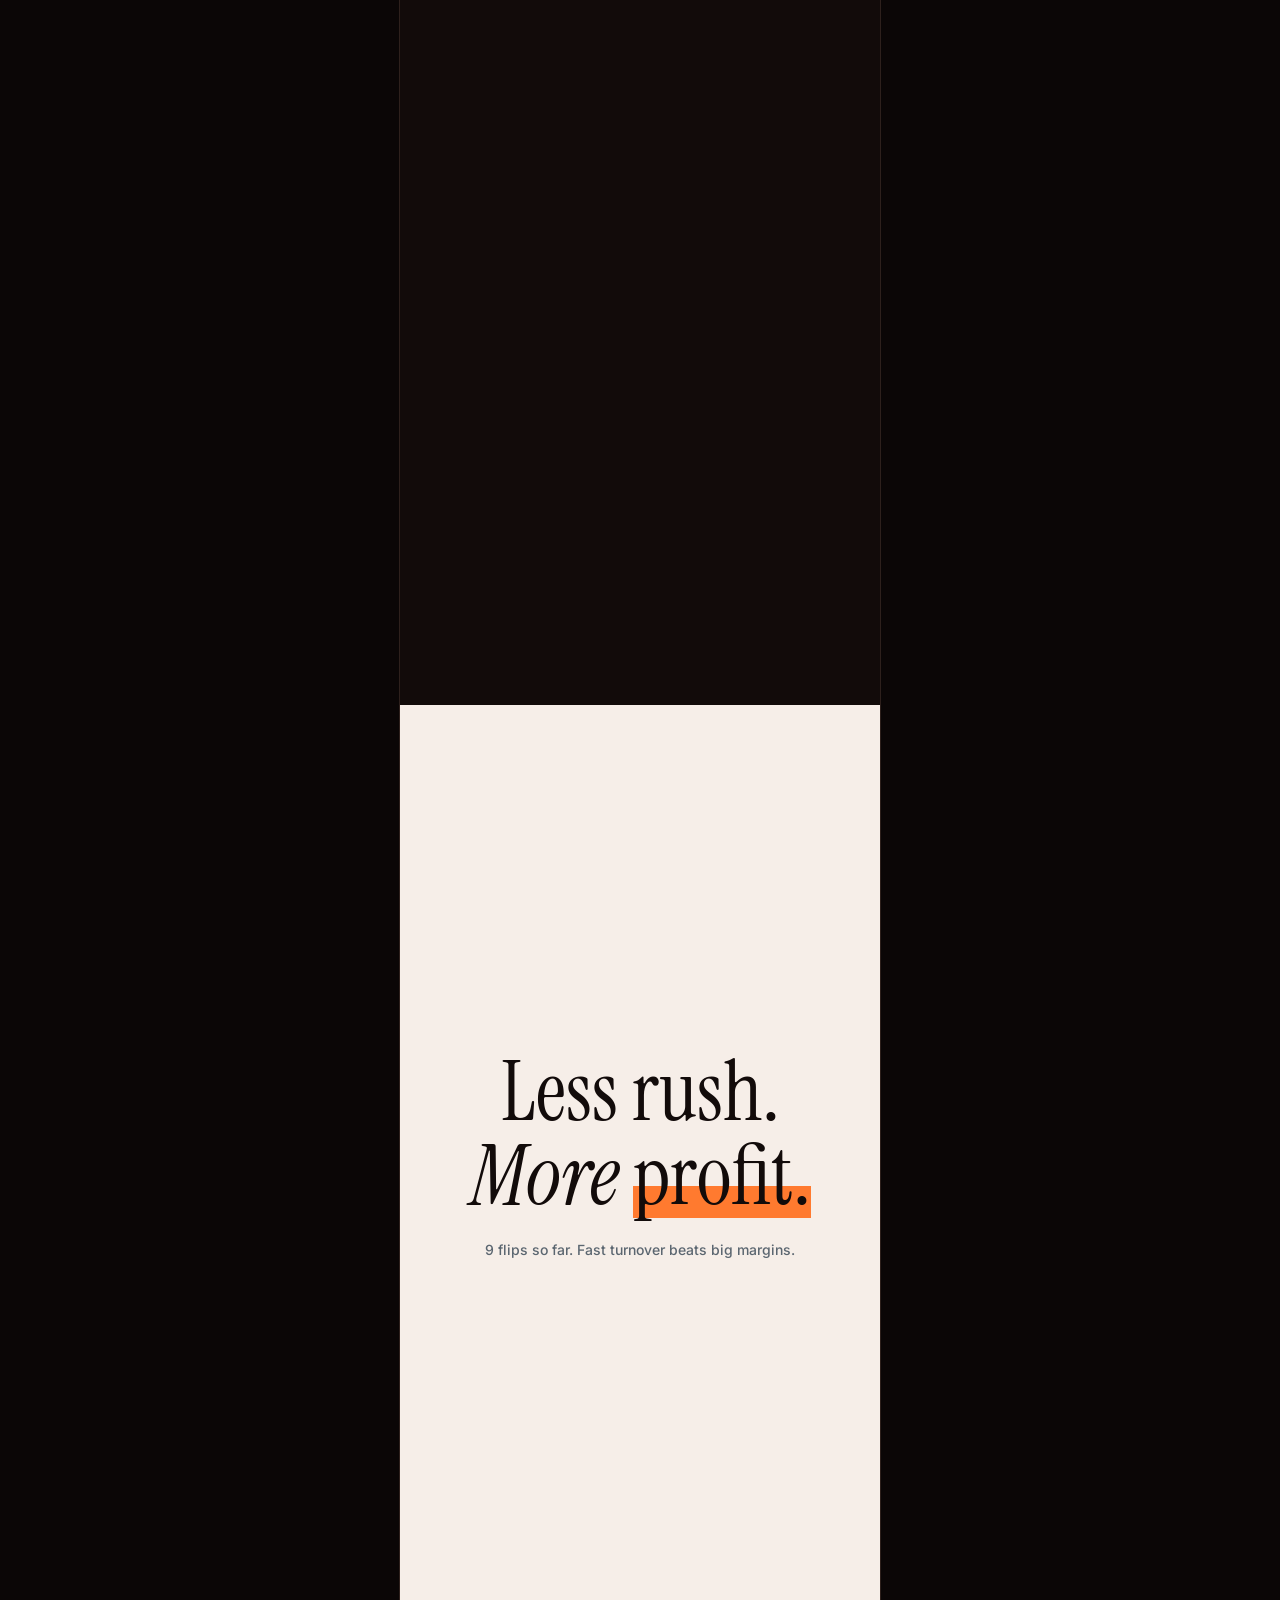
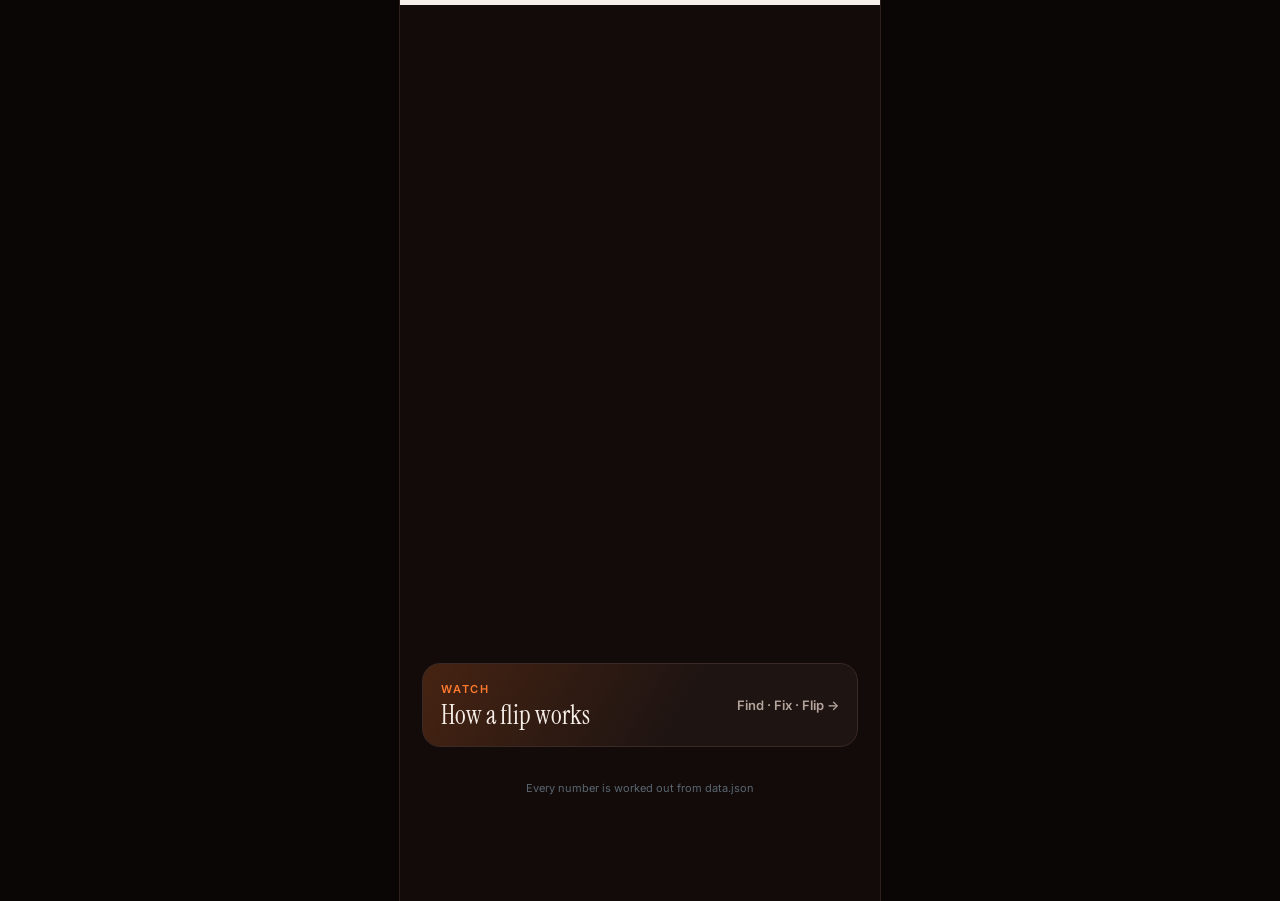
==== commit 7dd422af: "Hero shows In the bank now; track personal spending Co-Authored-By: Claude Opus 5.5 <noreply@anthrop" ====
--- a/index.html
+++ b/index.html
@@ -369,6 +369,8 @@
   t.account = t.cashIn - t.spent;
   t.joint = sum(d.items.filter(i => i.paidFrom === 'joint' && (i.status === 'sold' || i.status === 'stock')), i => i.cost) - sum(d.repaid || [], x => x.amount);
   /* money made: paid sales minus everything bought to flip (sold or not) and fuel; kept items left out */
+  /* in the bank: paid sales minus everything paid from my own accounts (flip buys, fuel, kept items, personal spending) and joint repayments */
+  t.bank = t.cashIn - sum(d.items.filter(i => !i.own && i.paidFrom !== 'joint' && ['sold', 'stock', 'kept'].includes(i.status)), i => i.cost) - fuel - sum(d.personal || [], x => x.amount) - sum(d.repaid || [], x => x.amount);
   t.flipCash = t.cashIn - sum(d.items.filter(i => !i.own && (i.status === 'sold' || i.status === 'stock')), i => i.cost) - fuel;
   t.weeksDone = Math.max(0, ...sold.map(i => i.soldWeek || 0), ...d.trips.map(x => x.week || 0));
   t.pace = t.weeksDone ? t.profit / t.weeksDone : 0;
@@ -454,10 +456,10 @@
   <section class="hero" id="hero"><div class="hstage">
     <div class="hglow"></div><div class="hrays"></div>
     <div class="hin" id="hin">
-      <div class="up">Money made so far</div>
+      <div class="up">In the bank now</div>
       <div class="num bigv" id="bigv">$0</div>
       <div class="serif tag">Buy it cheap.<br><i>Sell it fast.</i></div>
-      <div class="gline"><div class="gl"><b style="width:${goalPct.toFixed(1)}%"></b></div><span>${goalPct.toFixed(0)}% of the ${$m(D.goal)} car goal · sales minus everything bought and fuel</span></div>
+      <div class="gline"><div class="gl"><b style="width:${goalPct.toFixed(1)}%"></b></div><span>${$m(t.flipCash)} made from flipping · ${goalPct.toFixed(0)}% of the ${$m(D.goal)} car goal</span></div>
     </div>
     <div class="cue" id="cue">Scroll<i></i></div>
   </div></section>
@@ -469,9 +471,9 @@
   </section>
   <main id="view"></main>
   <footer>Every number is worked out from data.json</footer>`;
-  $('#bar').innerHTML = `<span>Money made</span><b class="num">${$m(t.flipCash)}</b>`;
+  $('#bar').innerHTML = `<span>In the bank</span><b class="num">${$m(t.bank)}</b>`;
   showView();
-  countUp($('#bigv'), t.flipCash); countUp($('#profv'), t.profit);
+  countUp($('#bigv'), t.bank); countUp($('#profv'), t.profit);
 }
 
 function showView() {
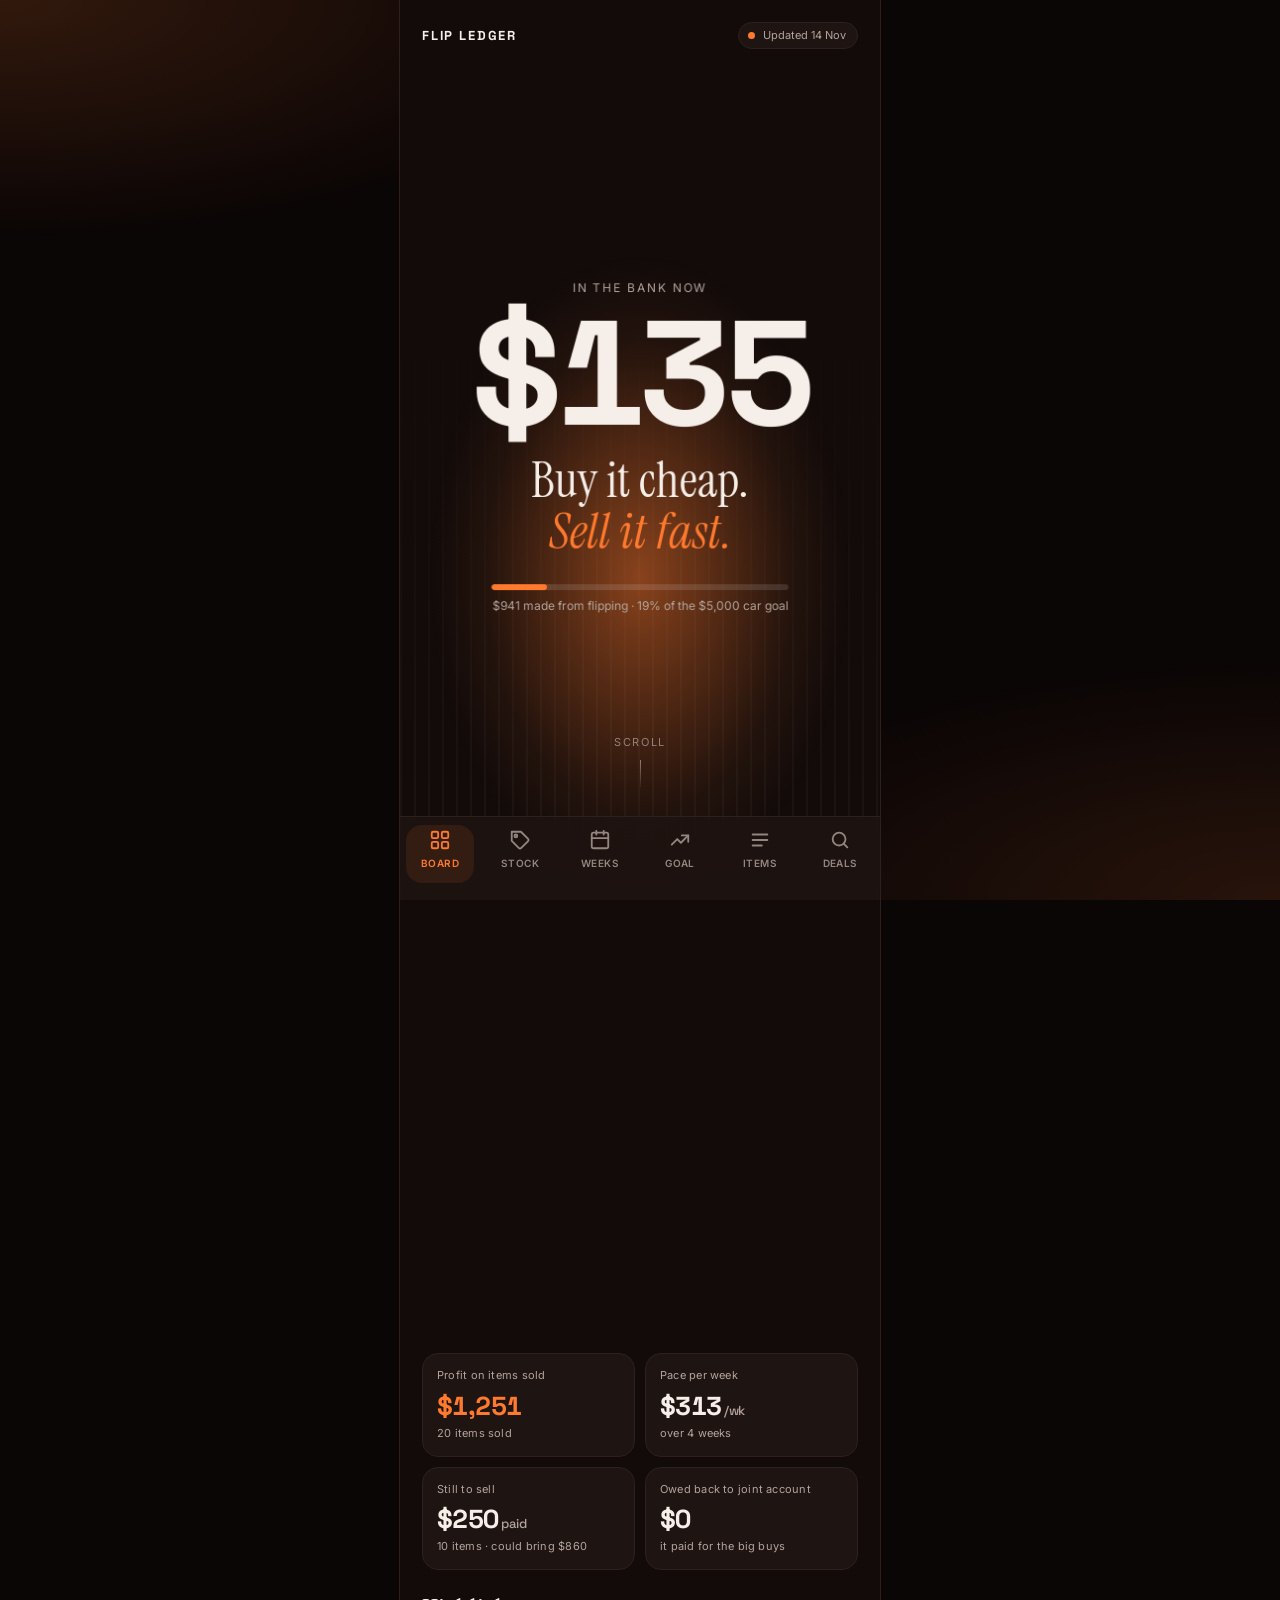
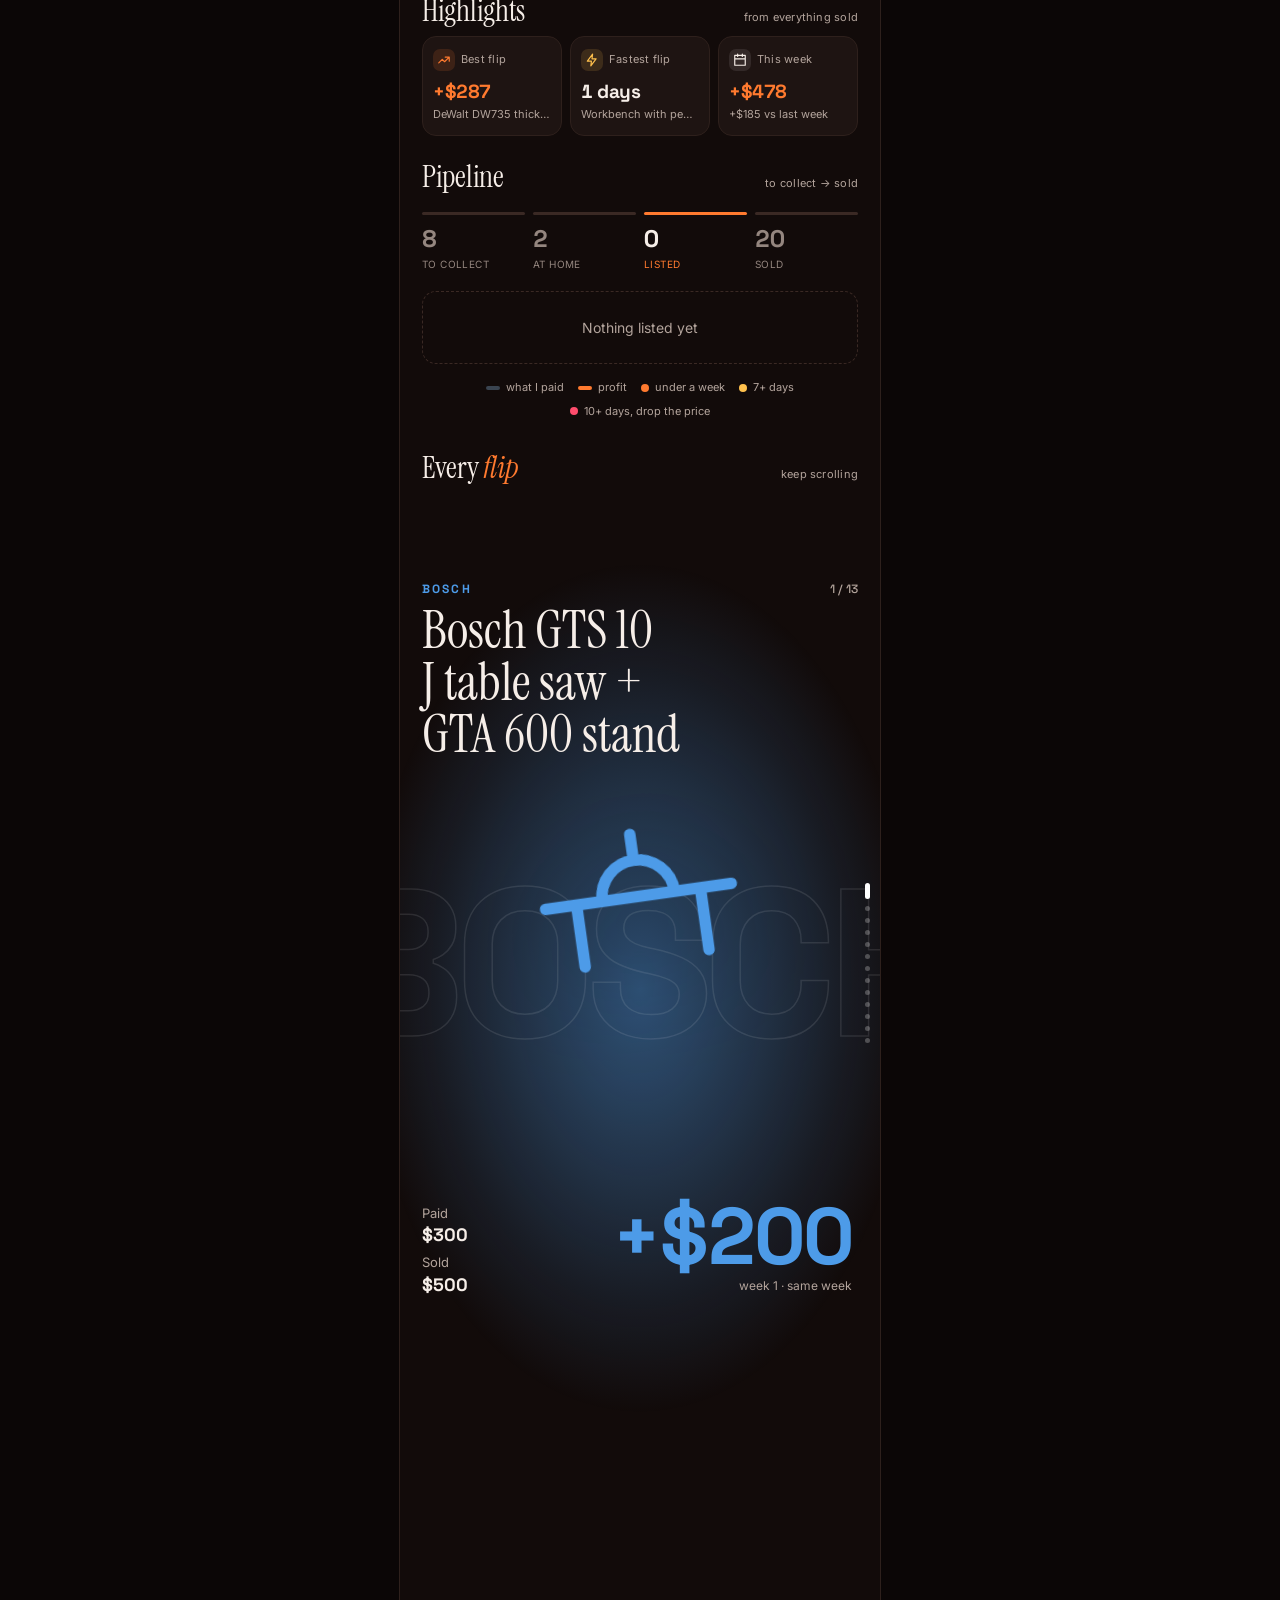
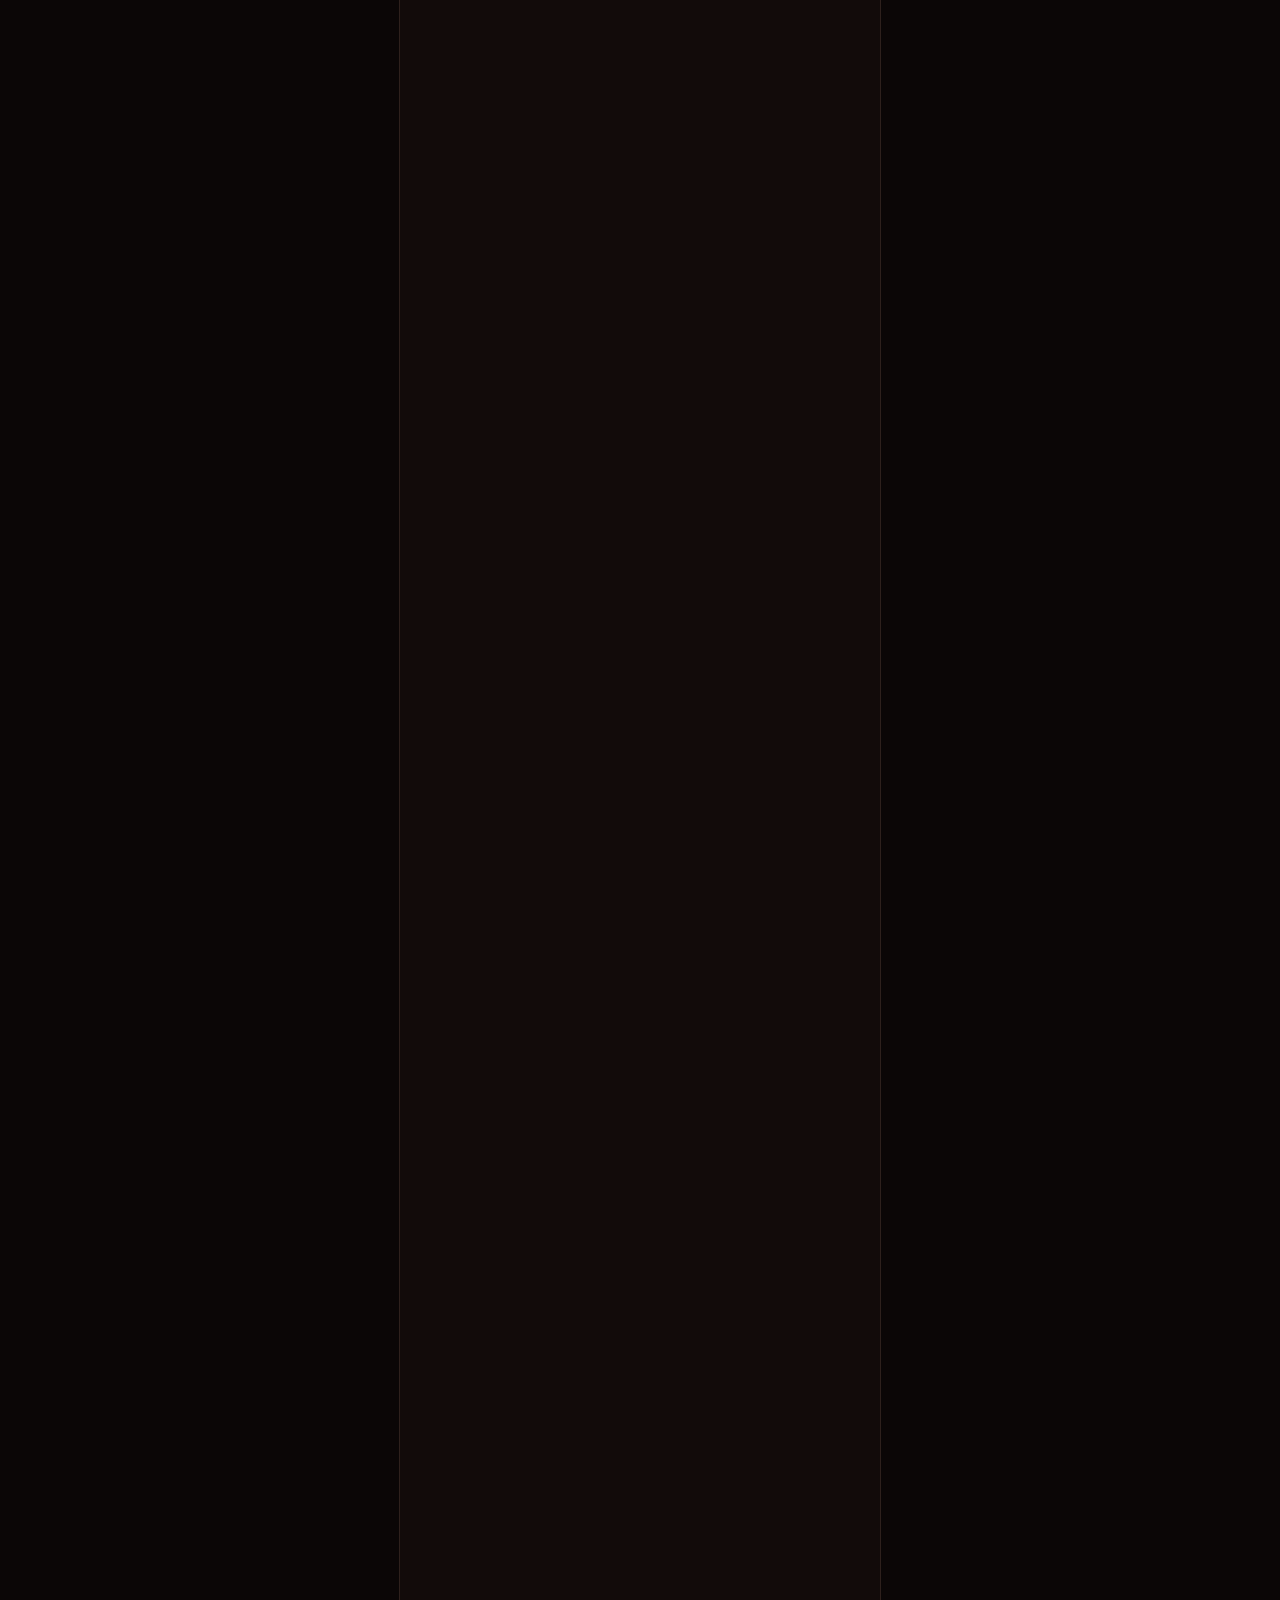
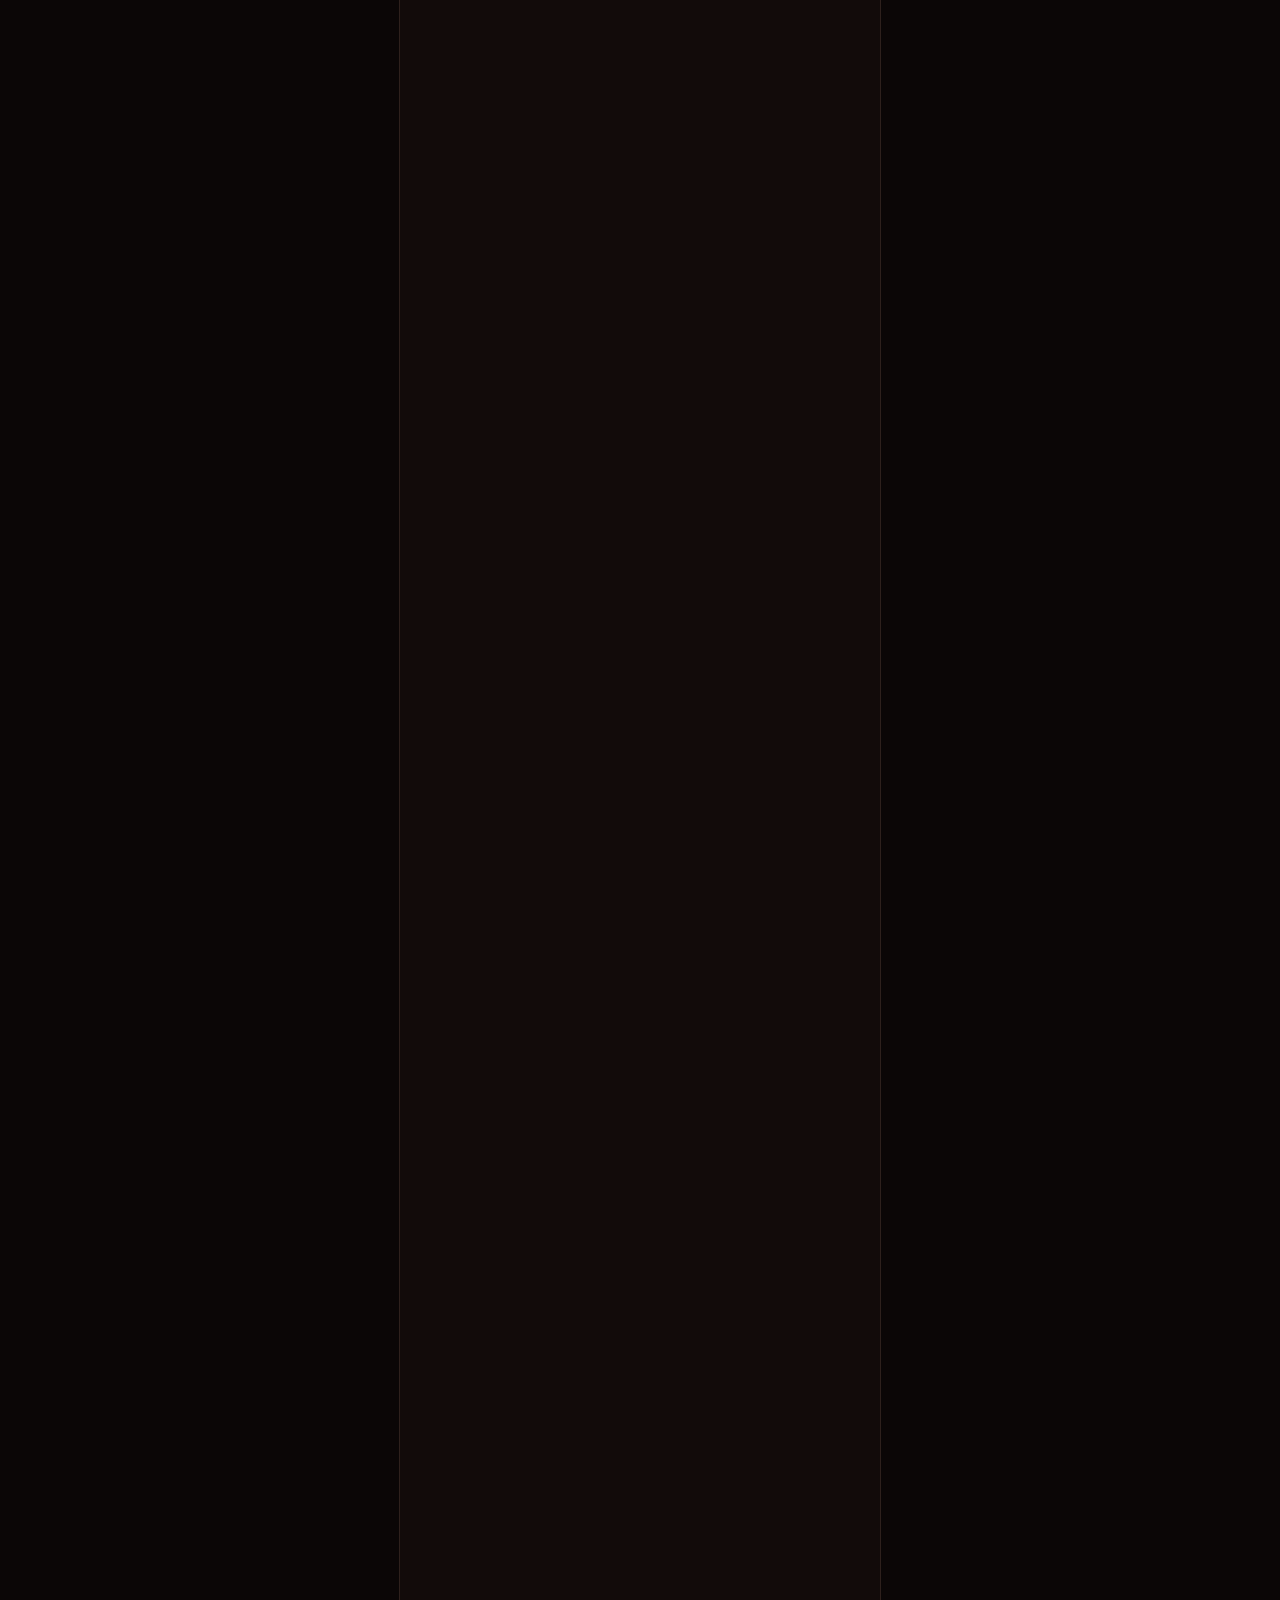
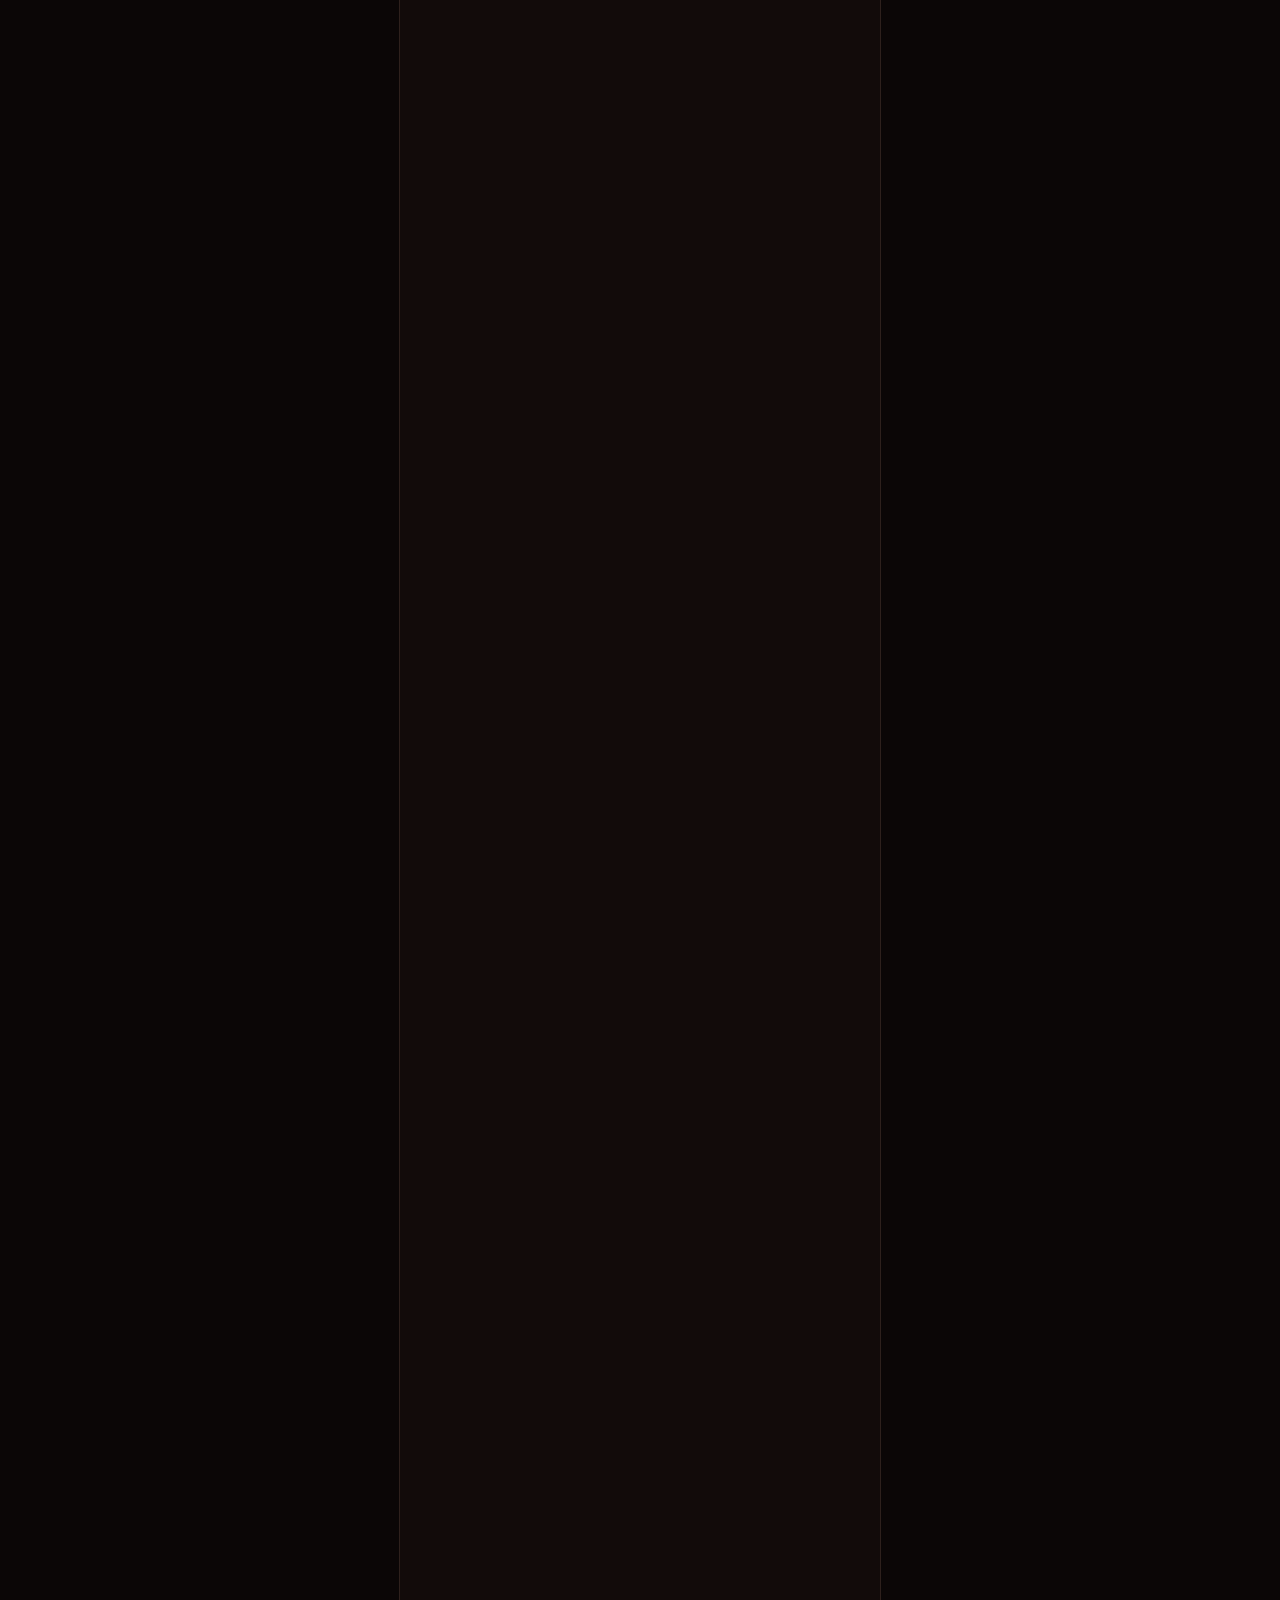
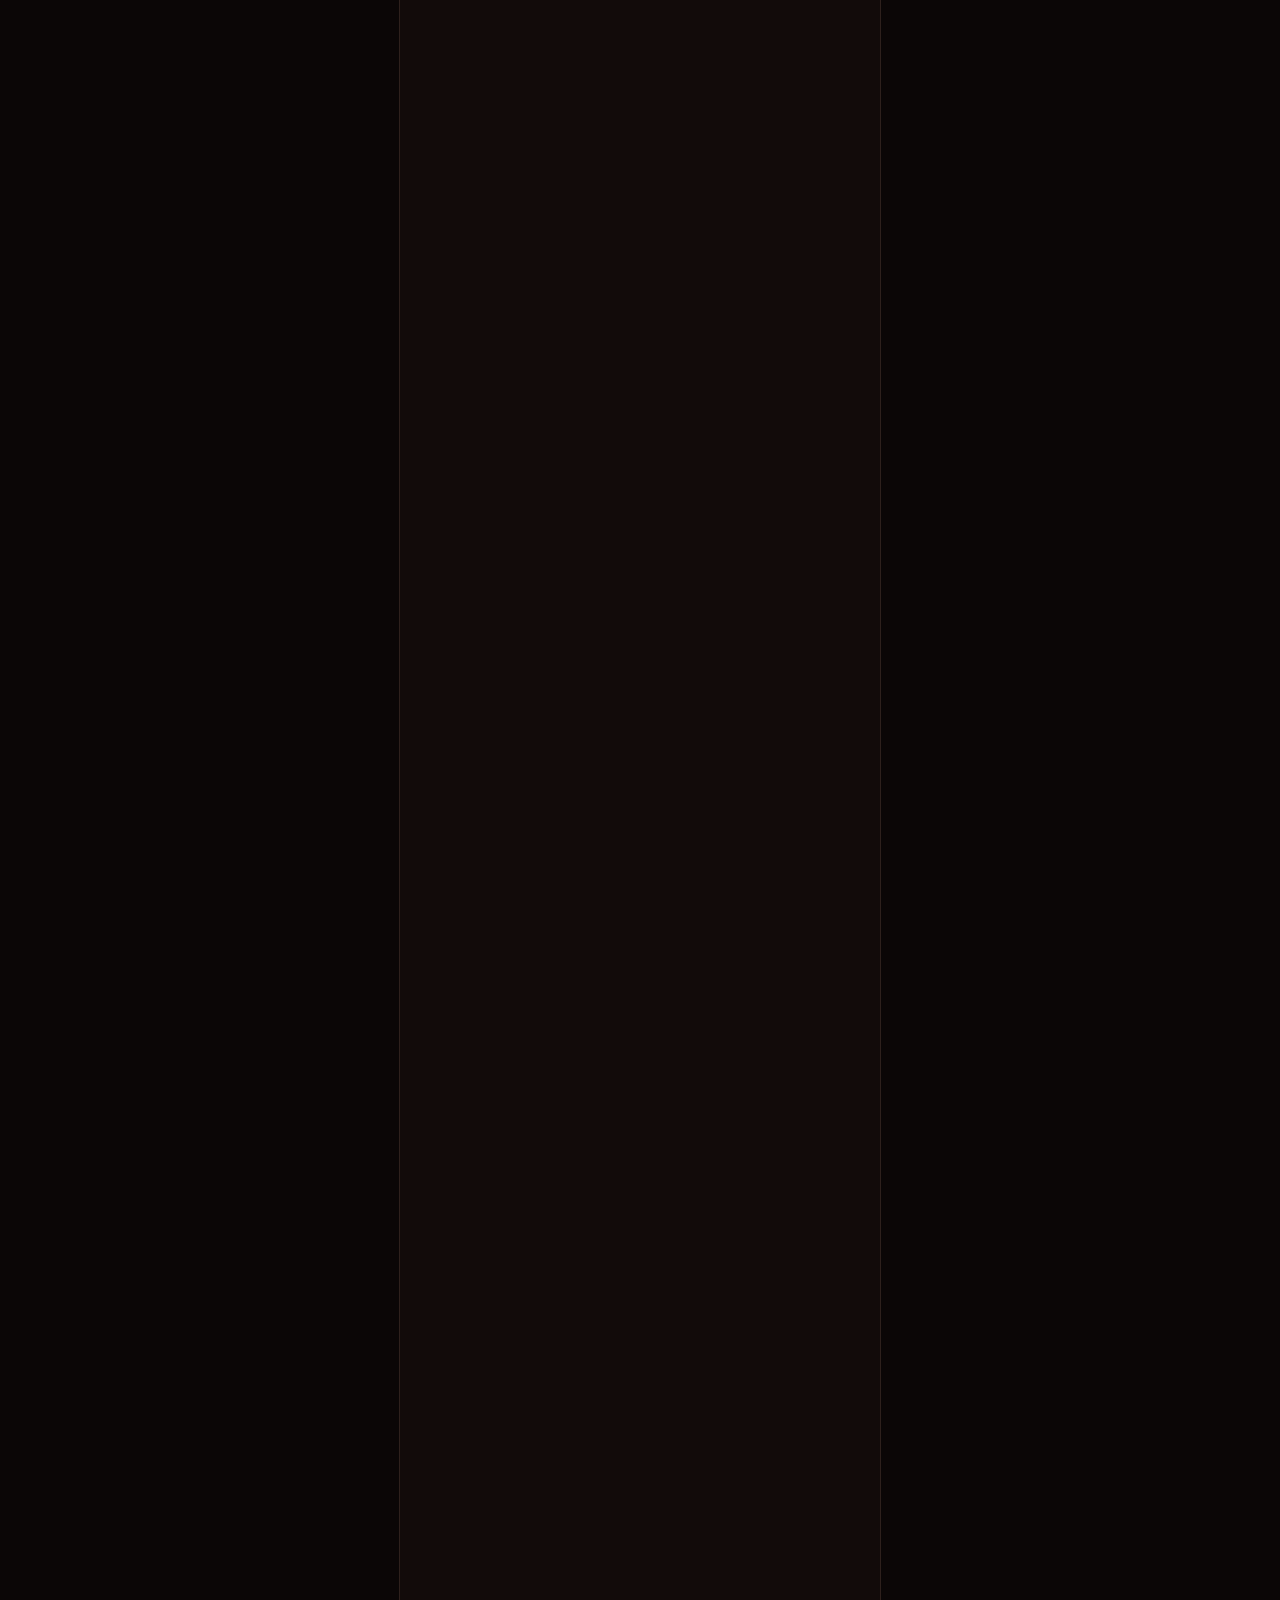
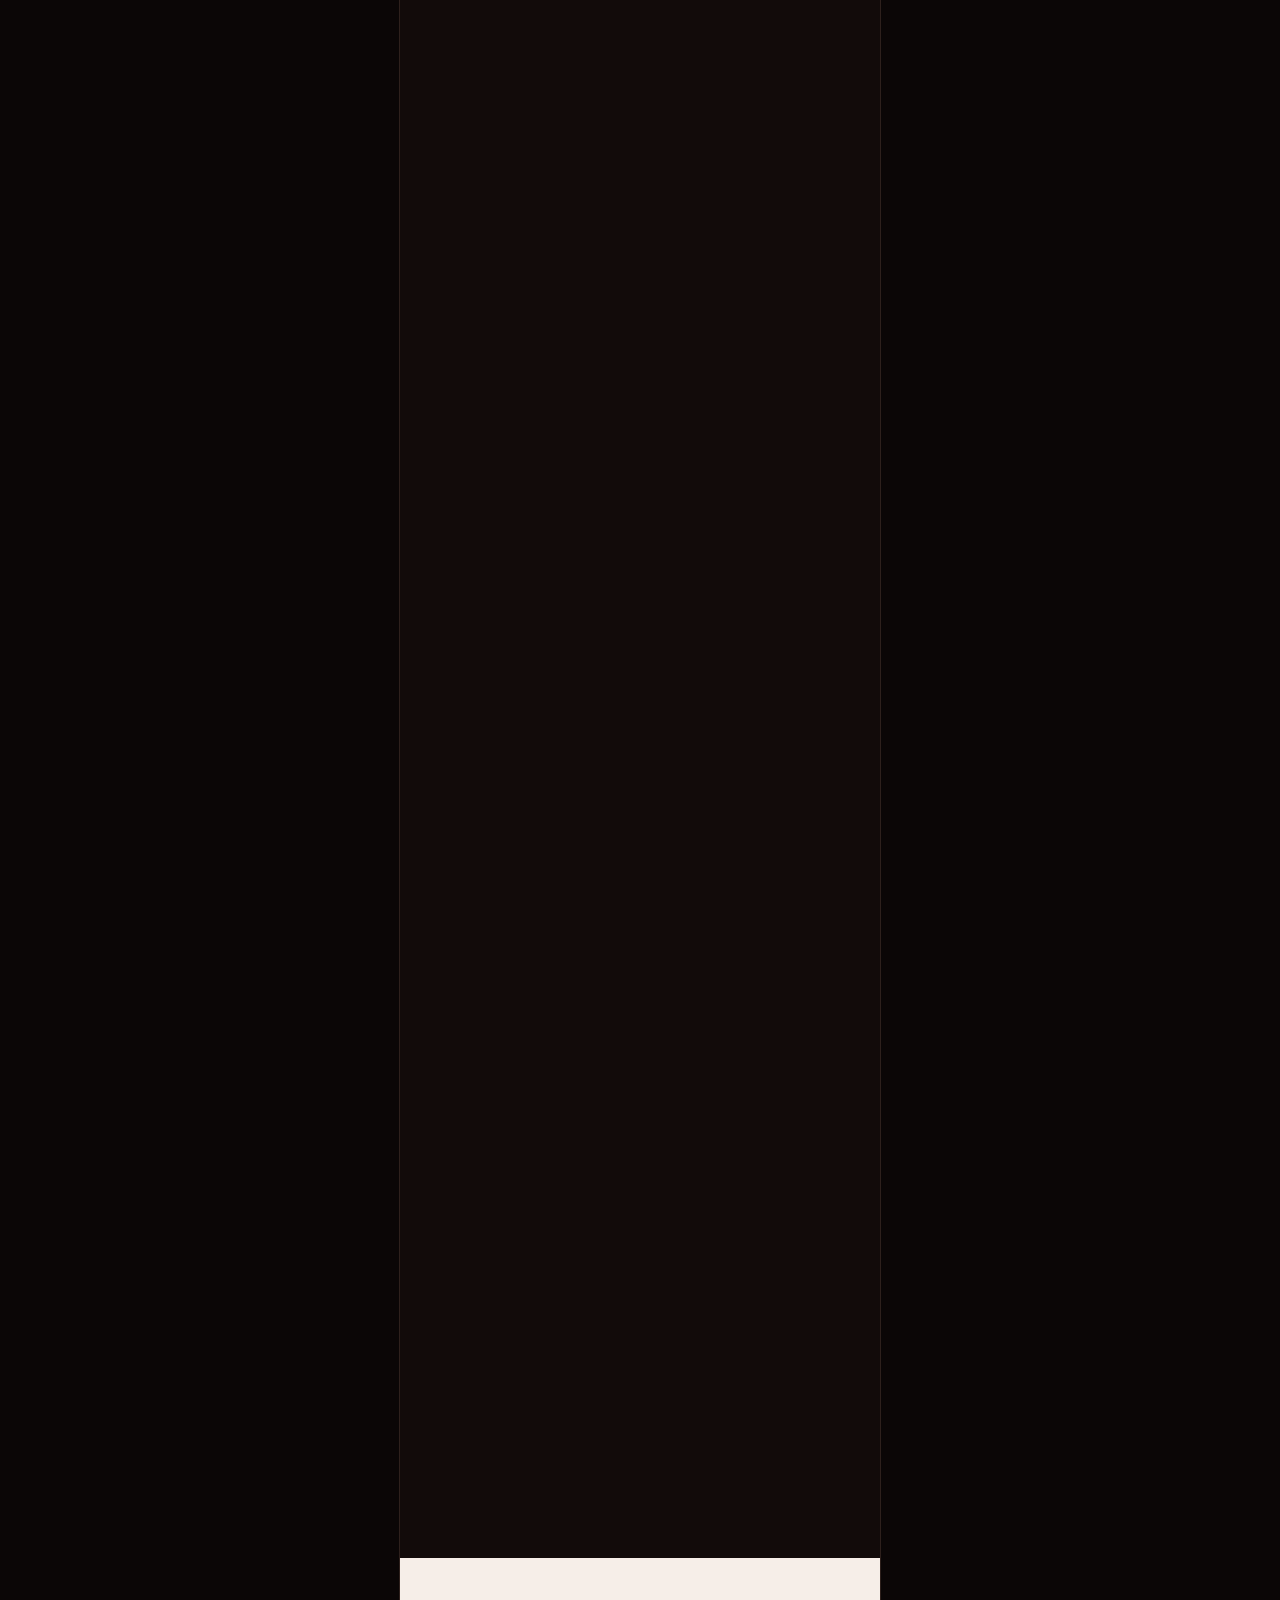
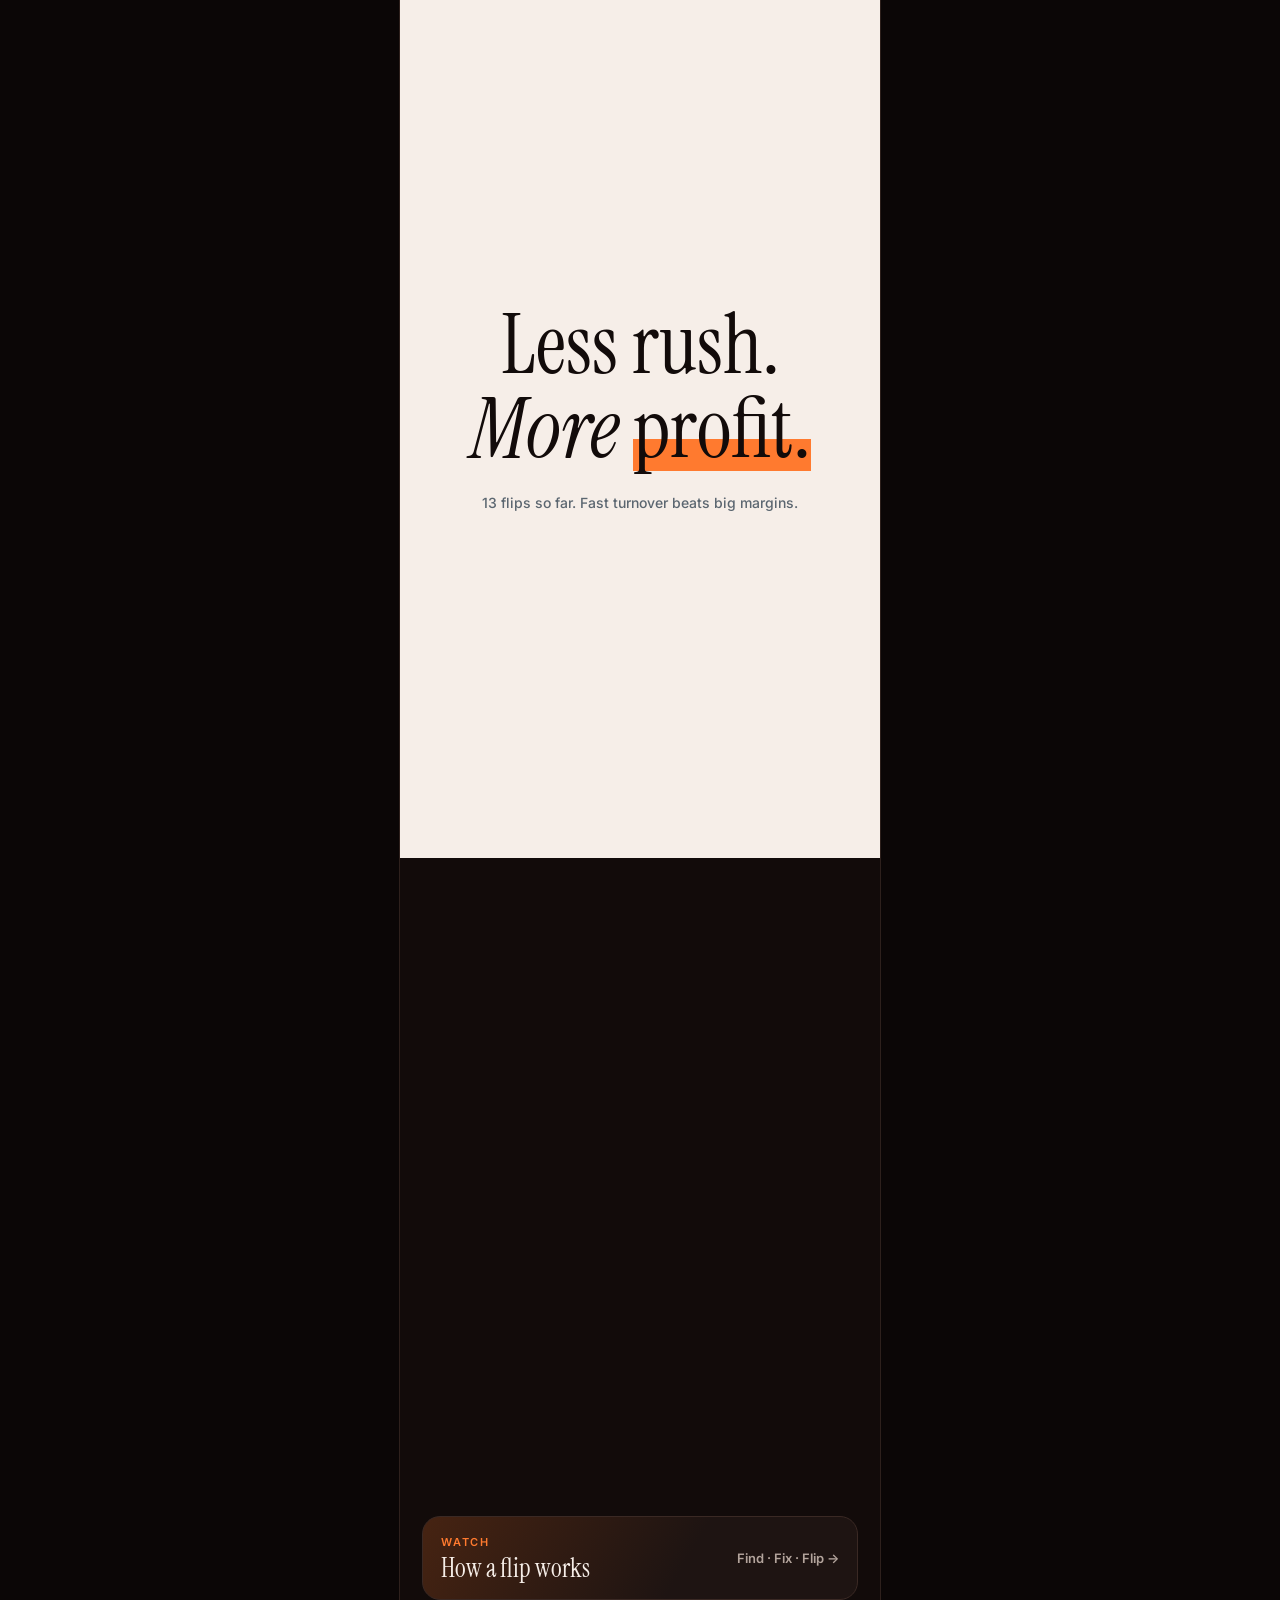
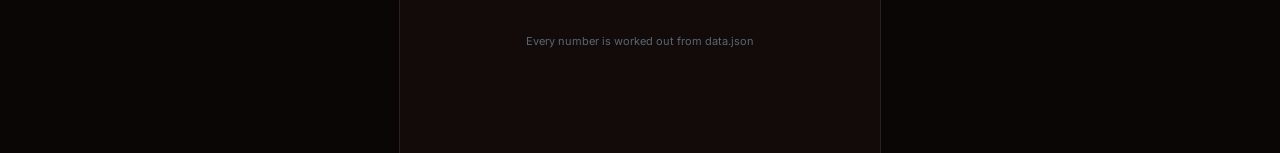
==== commit cb0bcc3d: "Kept items paid from own money from now on (OX levels) Co-Authored-By: Claude Opus 5.5 <noreply@anth" ====
--- a/index.html
+++ b/index.html
@@ -370,7 +370,7 @@
   t.joint = sum(d.items.filter(i => i.paidFrom === 'joint' && (i.status === 'sold' || i.status === 'stock')), i => i.cost) - sum(d.repaid || [], x => x.amount);
   /* money made: paid sales minus everything bought to flip (sold or not) and fuel; kept items left out */
   /* in the bank: paid sales minus everything paid from my own accounts (flip buys, fuel, kept items, personal spending) and joint repayments */
-  t.bank = t.cashIn - sum(d.items.filter(i => !i.own && i.paidFrom !== 'joint' && ['sold', 'stock', 'kept'].includes(i.status)), i => i.cost) - fuel - sum(d.personal || [], x => x.amount) - sum(d.repaid || [], x => x.amount);
+  t.bank = t.cashIn - sum(d.items.filter(i => !i.own && i.paidFrom !== 'joint' && i.paidFrom !== 'own' && ['sold', 'stock', 'kept'].includes(i.status)), i => i.cost) - fuel - sum(d.personal || [], x => x.amount) - sum(d.repaid || [], x => x.amount);
   t.flipCash = t.cashIn - sum(d.items.filter(i => !i.own && (i.status === 'sold' || i.status === 'stock')), i => i.cost) - fuel;
   t.weeksDone = Math.max(0, ...sold.map(i => i.soldWeek || 0), ...d.trips.map(x => x.week || 0));
   t.pace = t.weeksDone ? t.profit / t.weeksDone : 0;
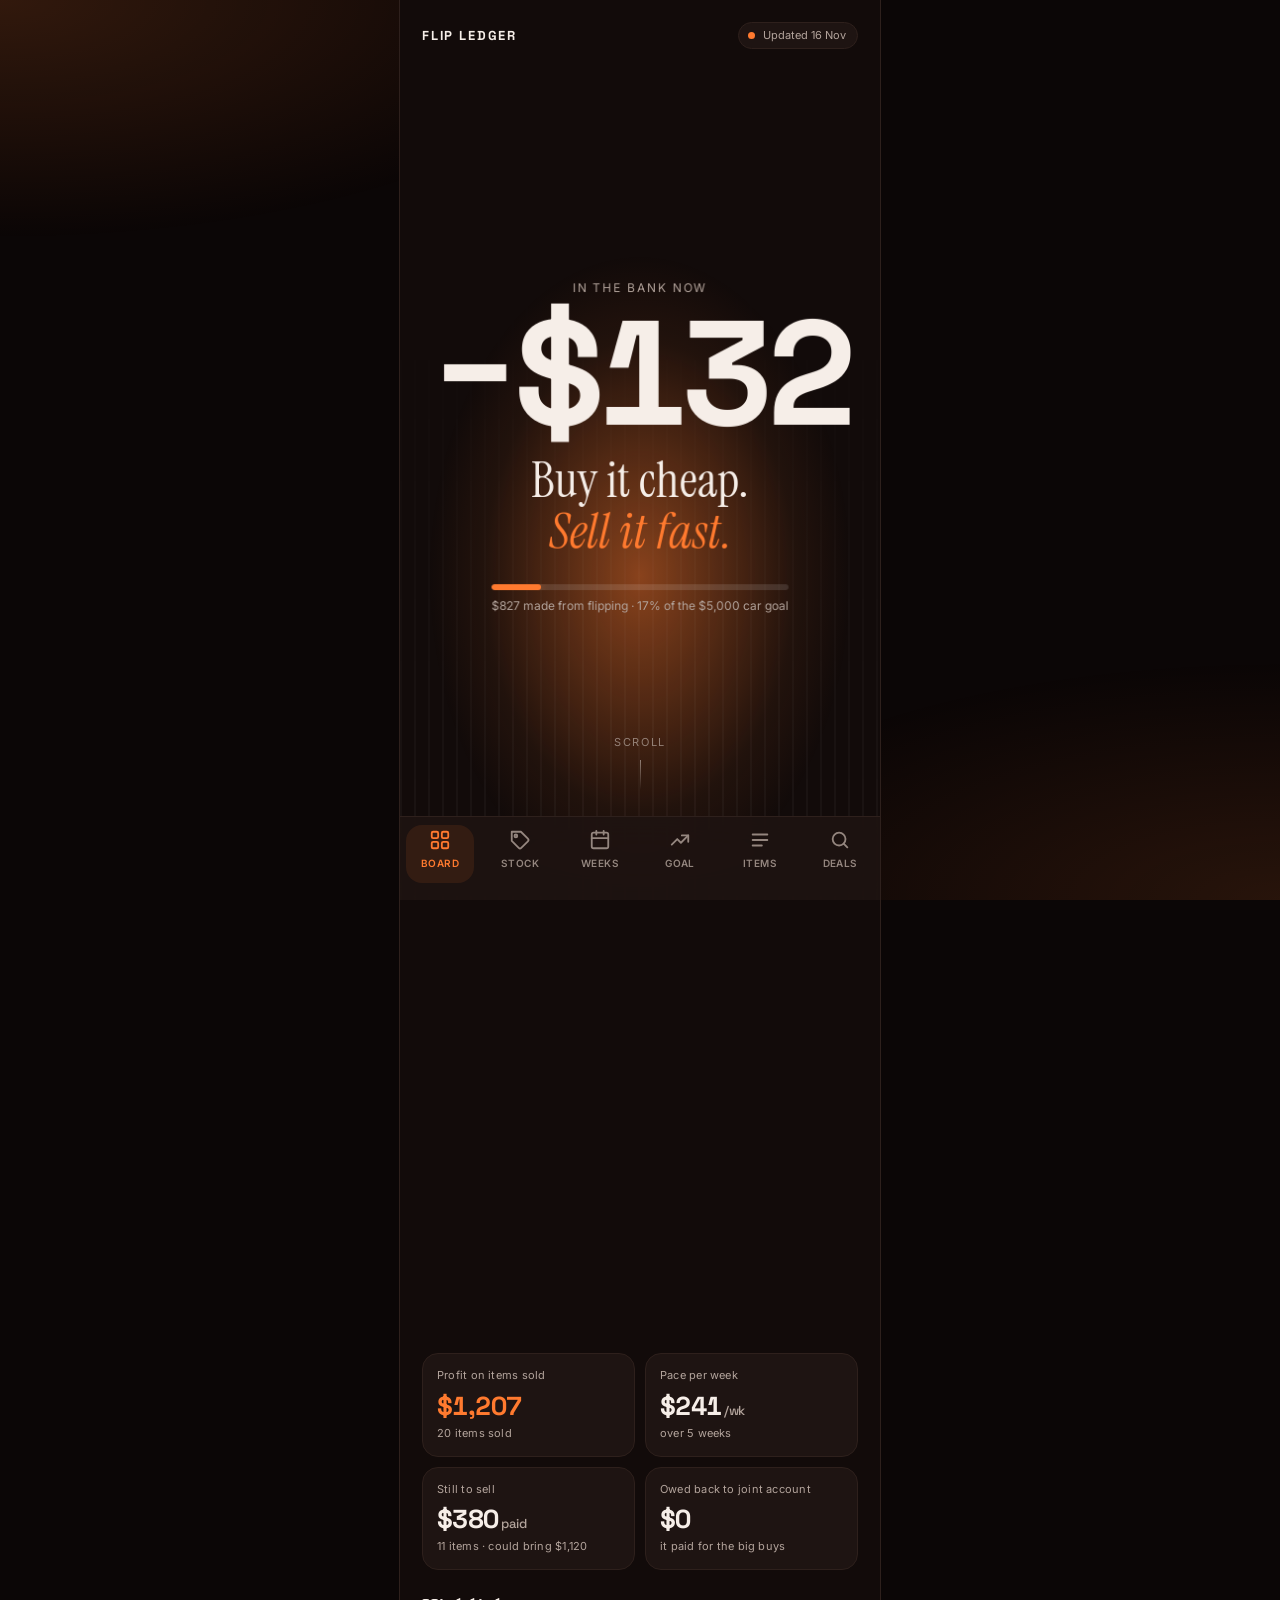
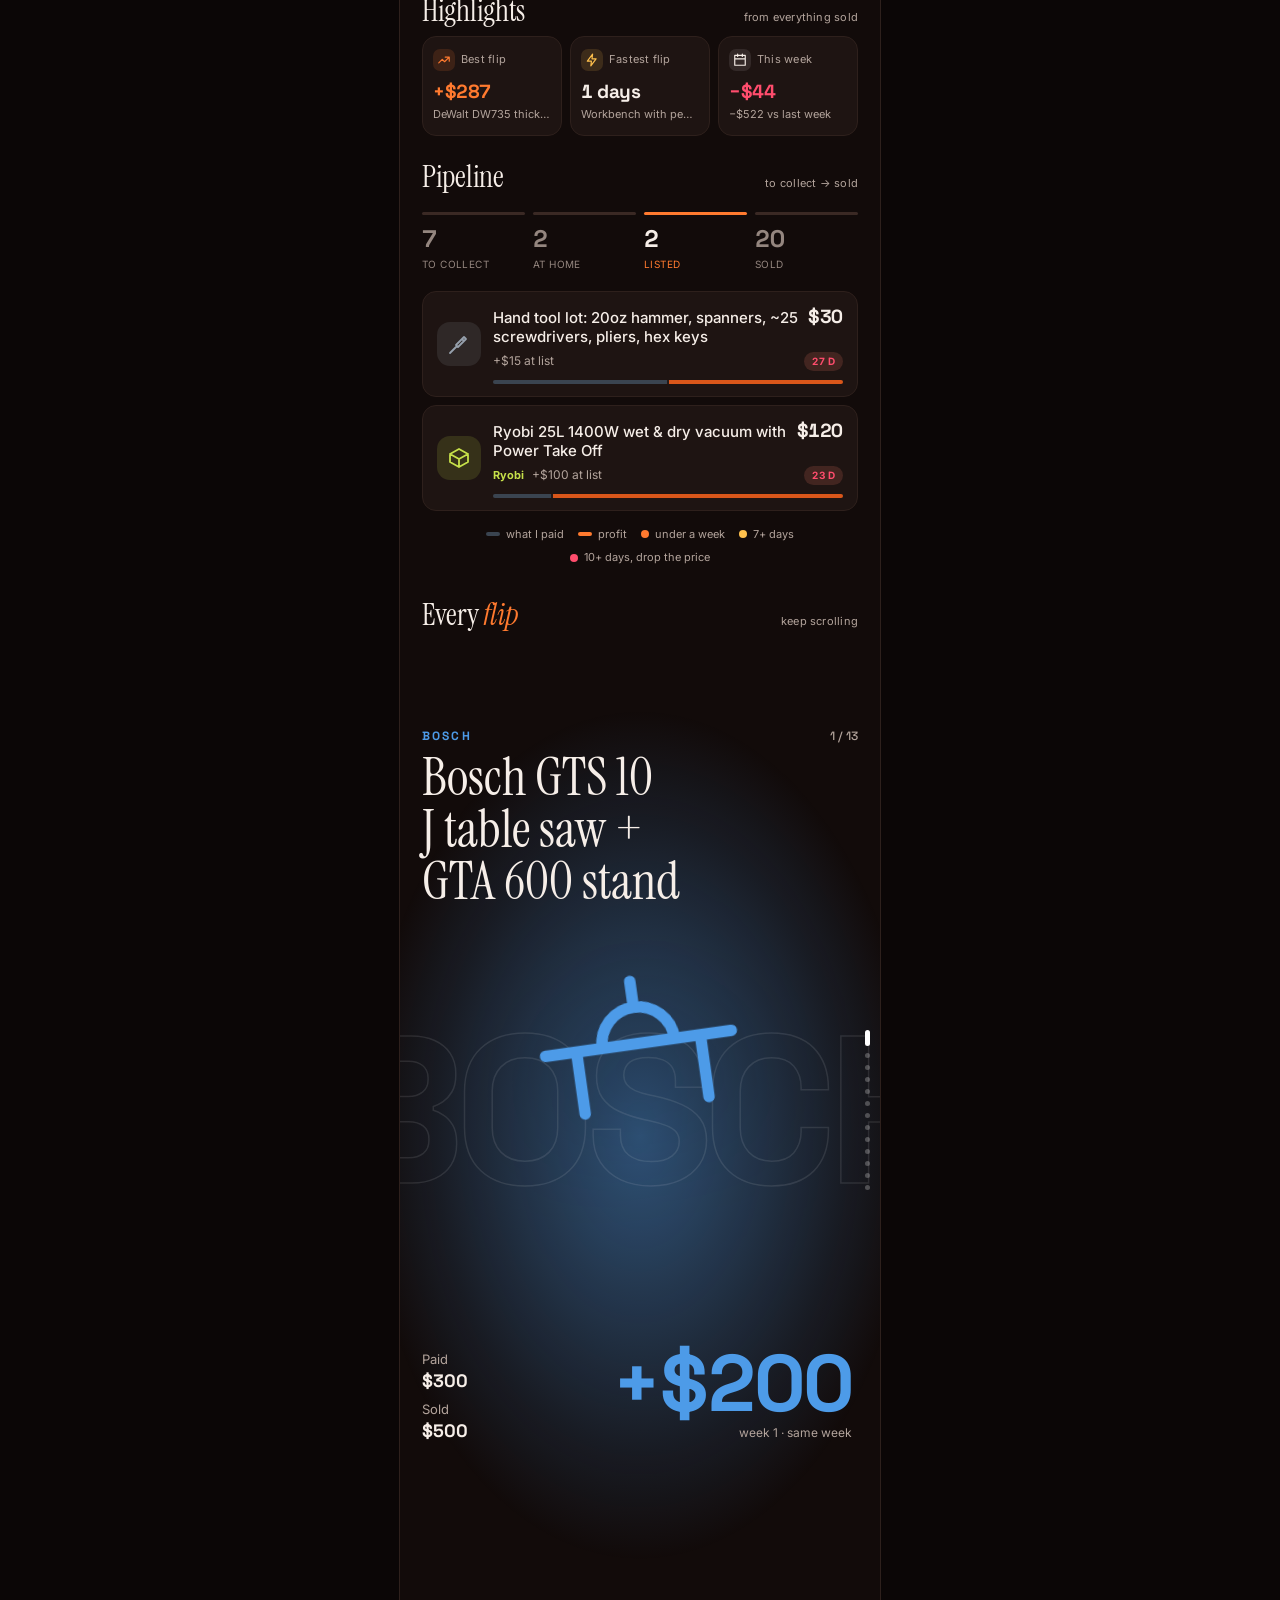
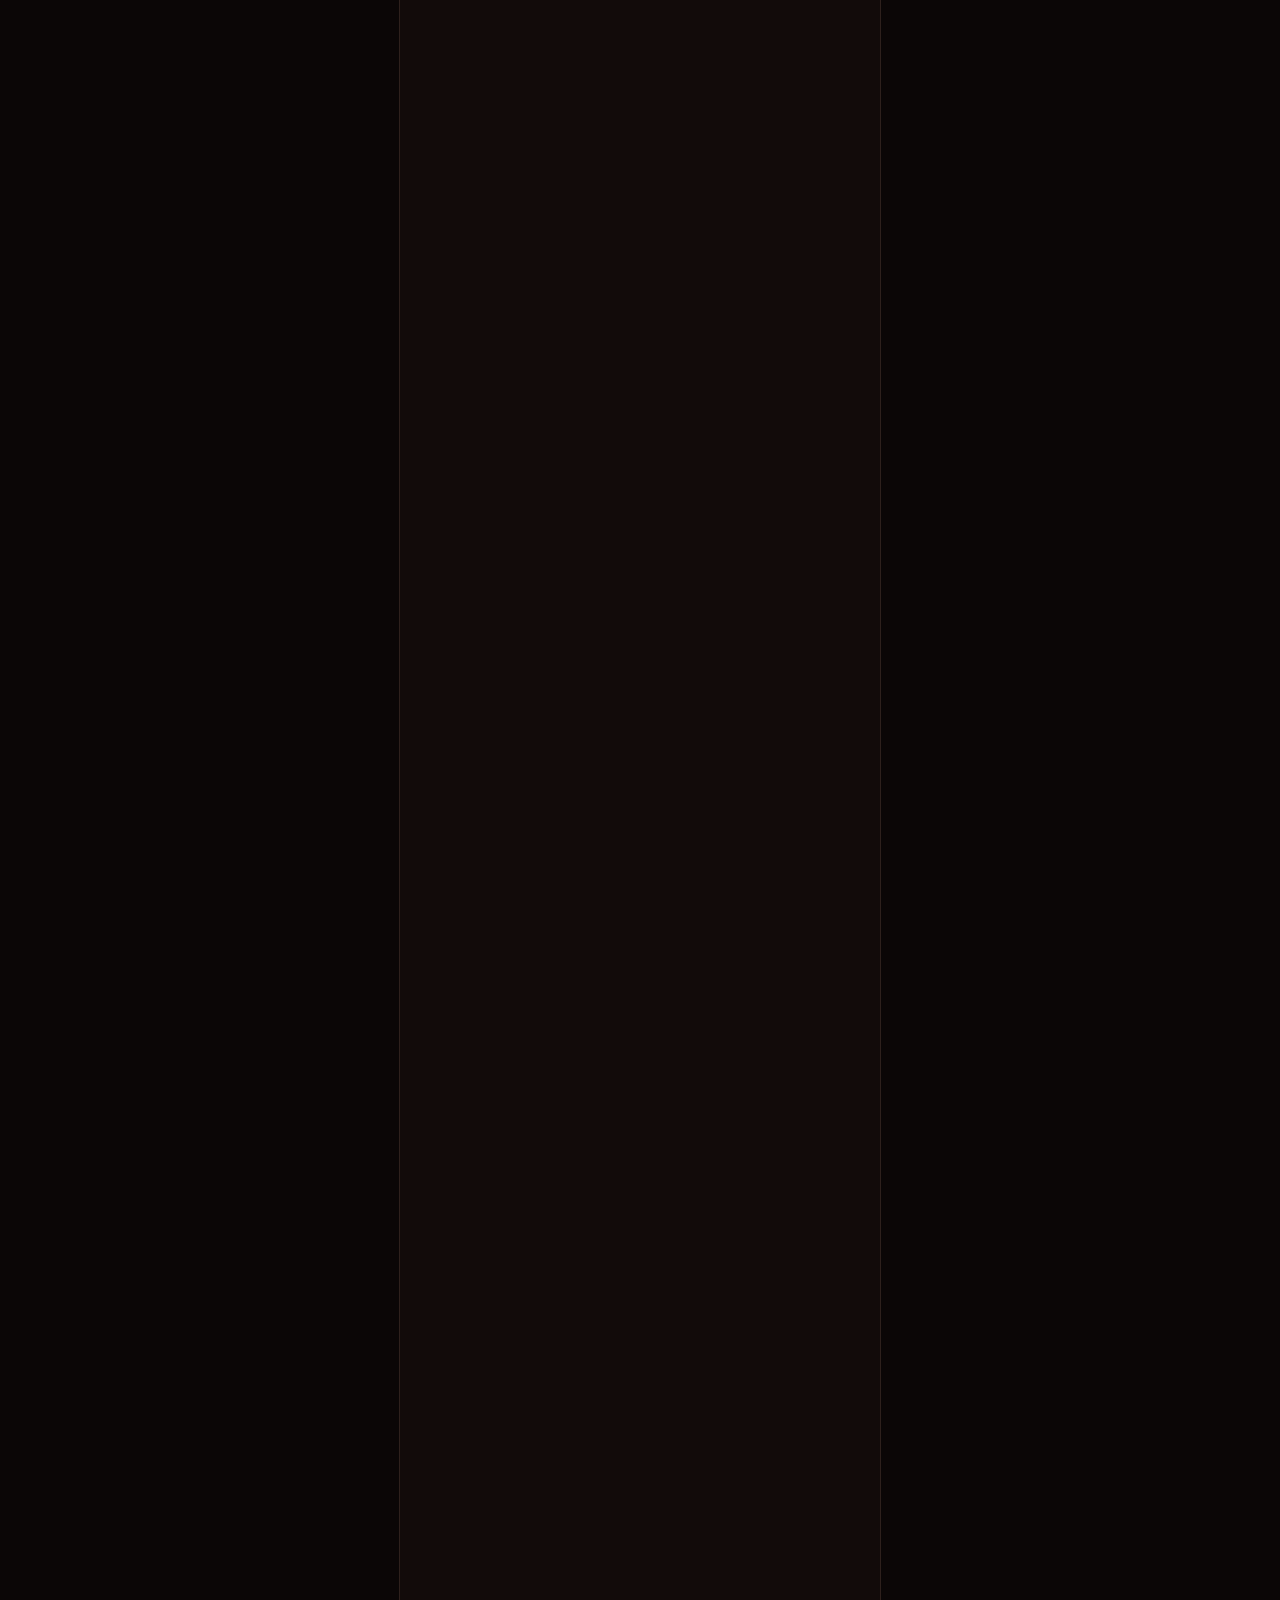
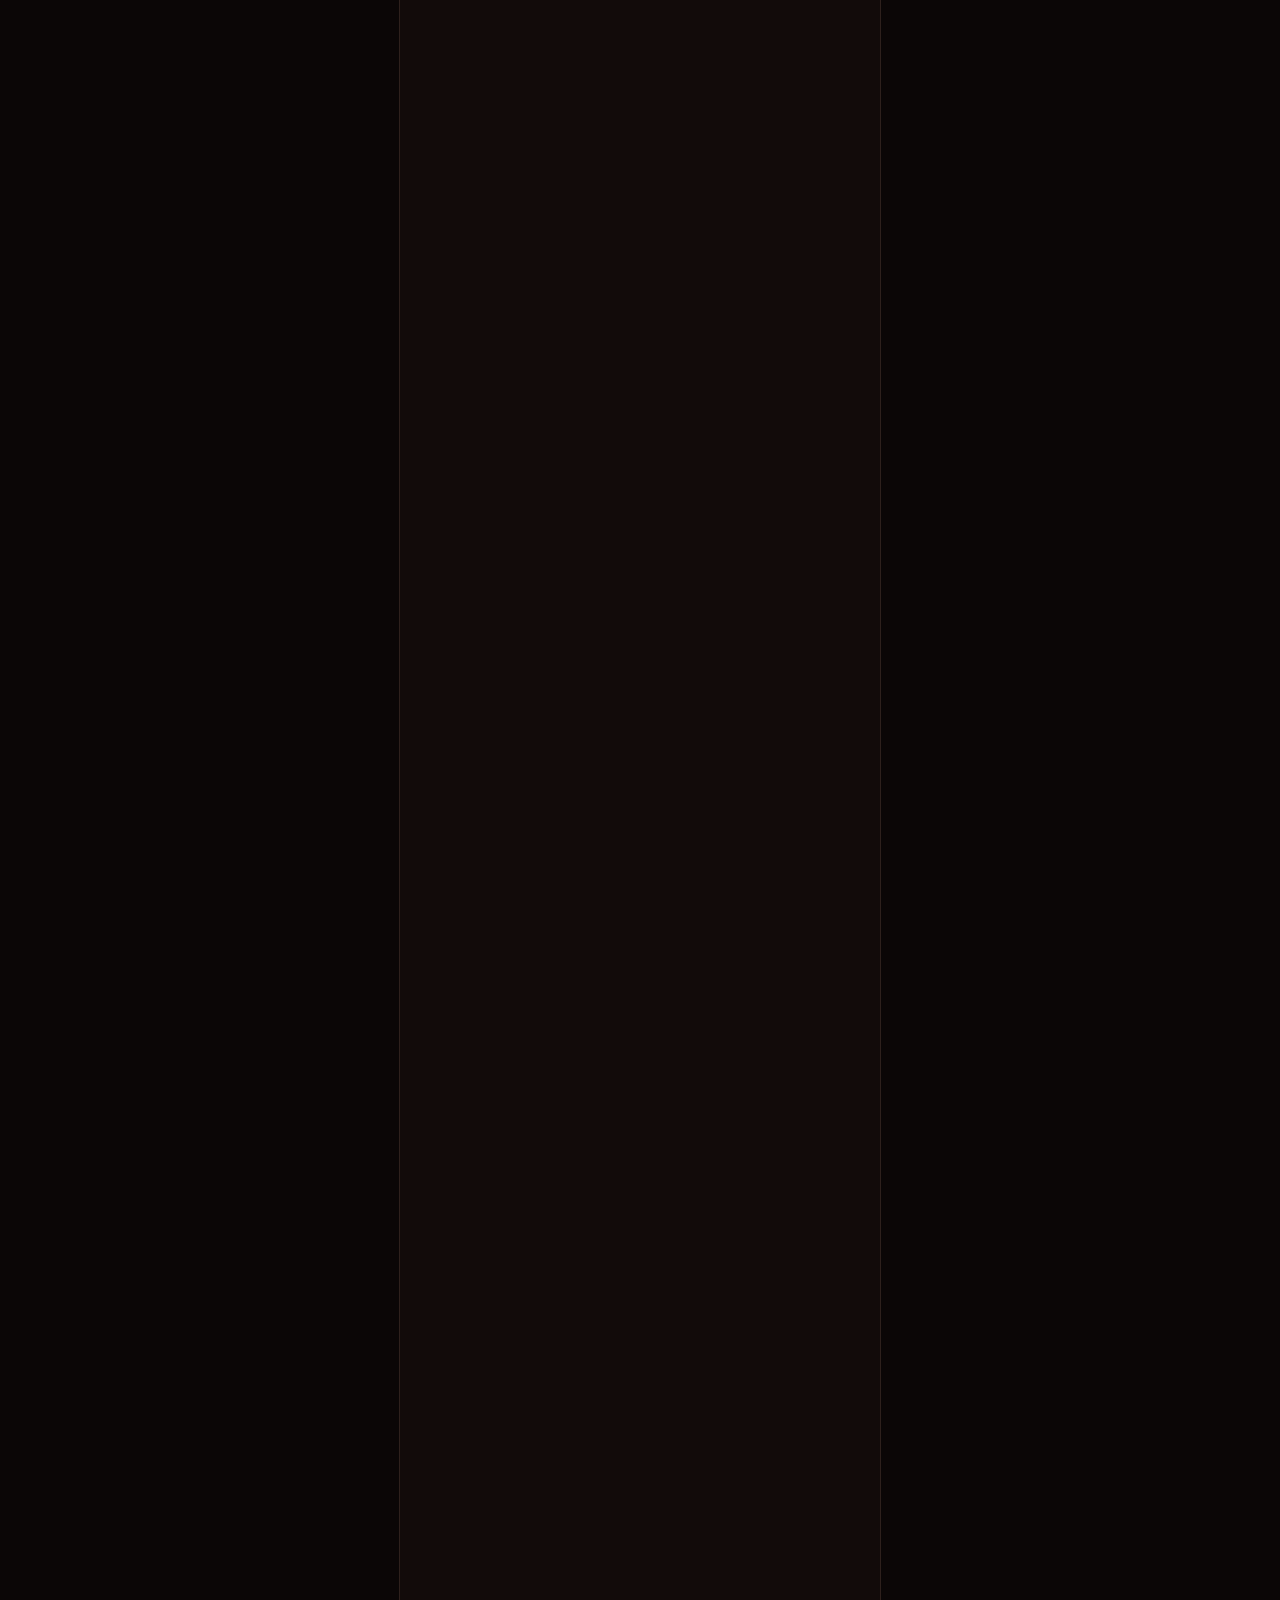
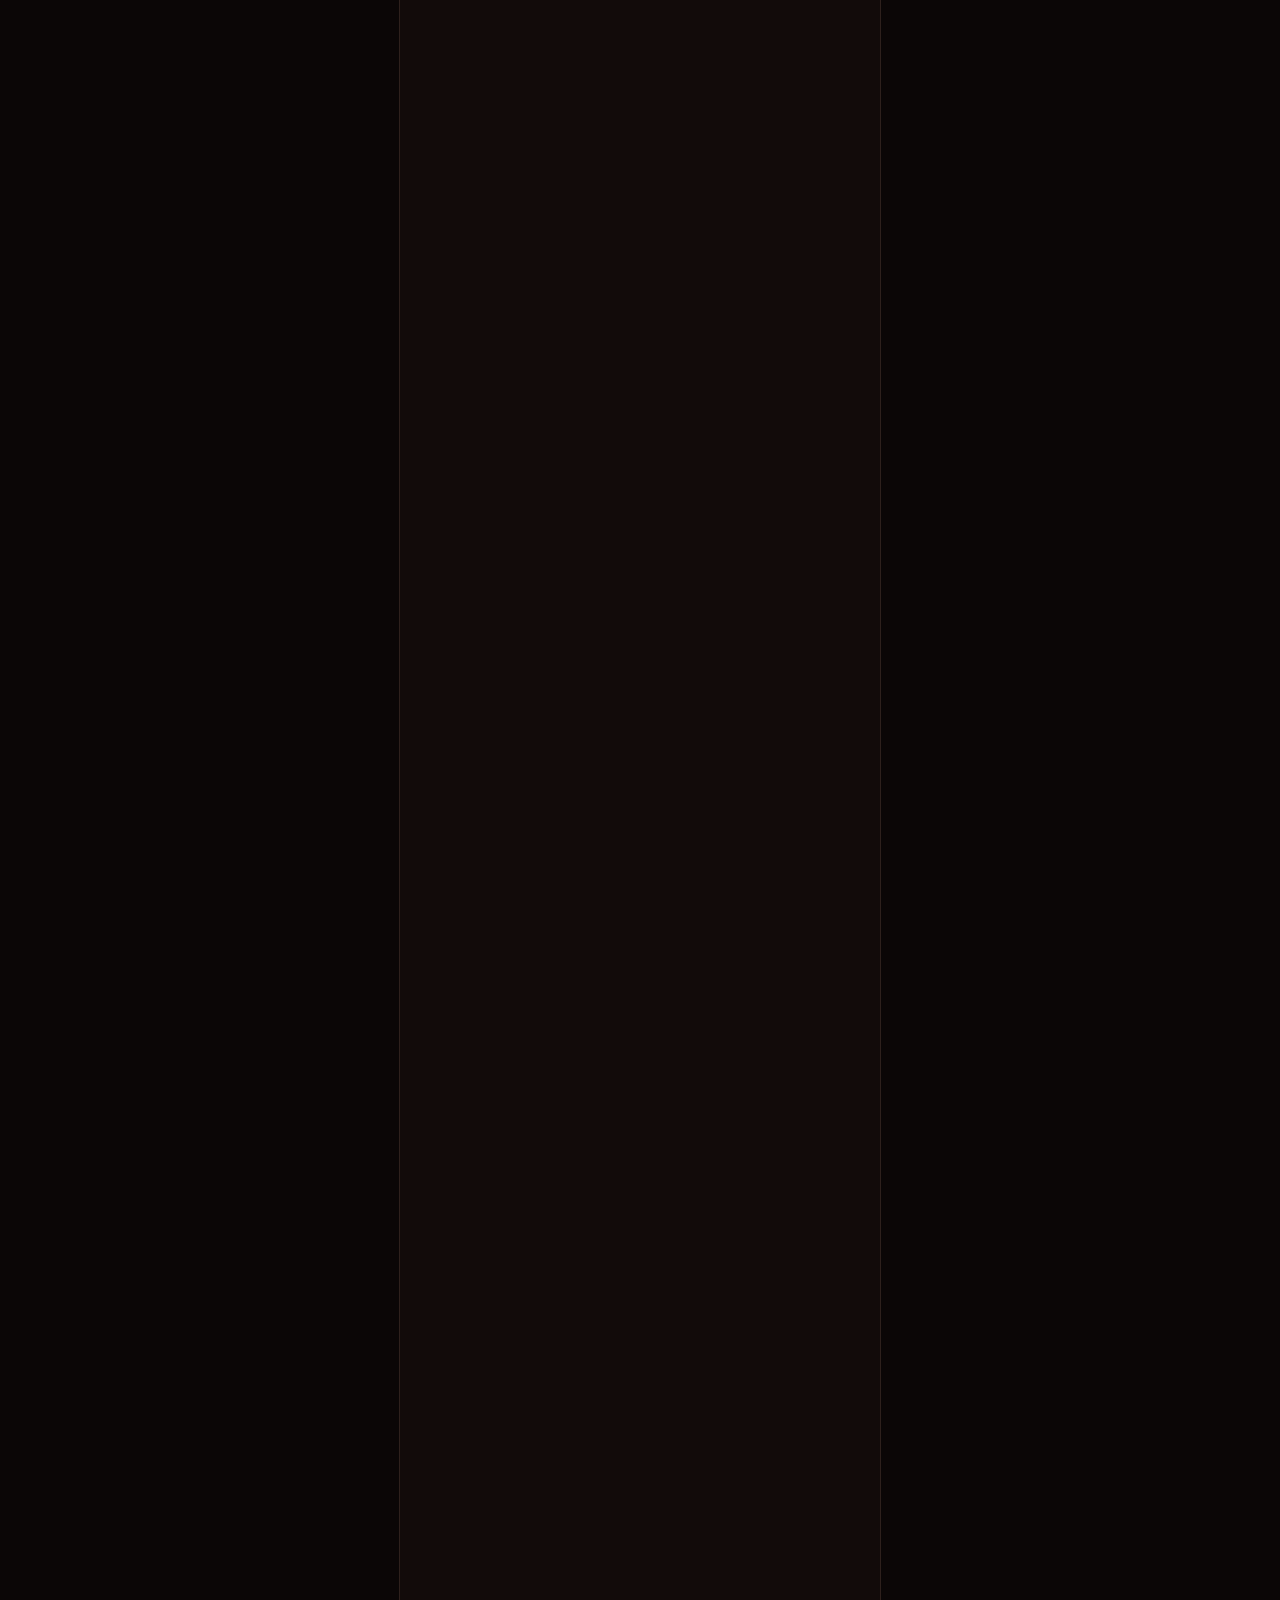
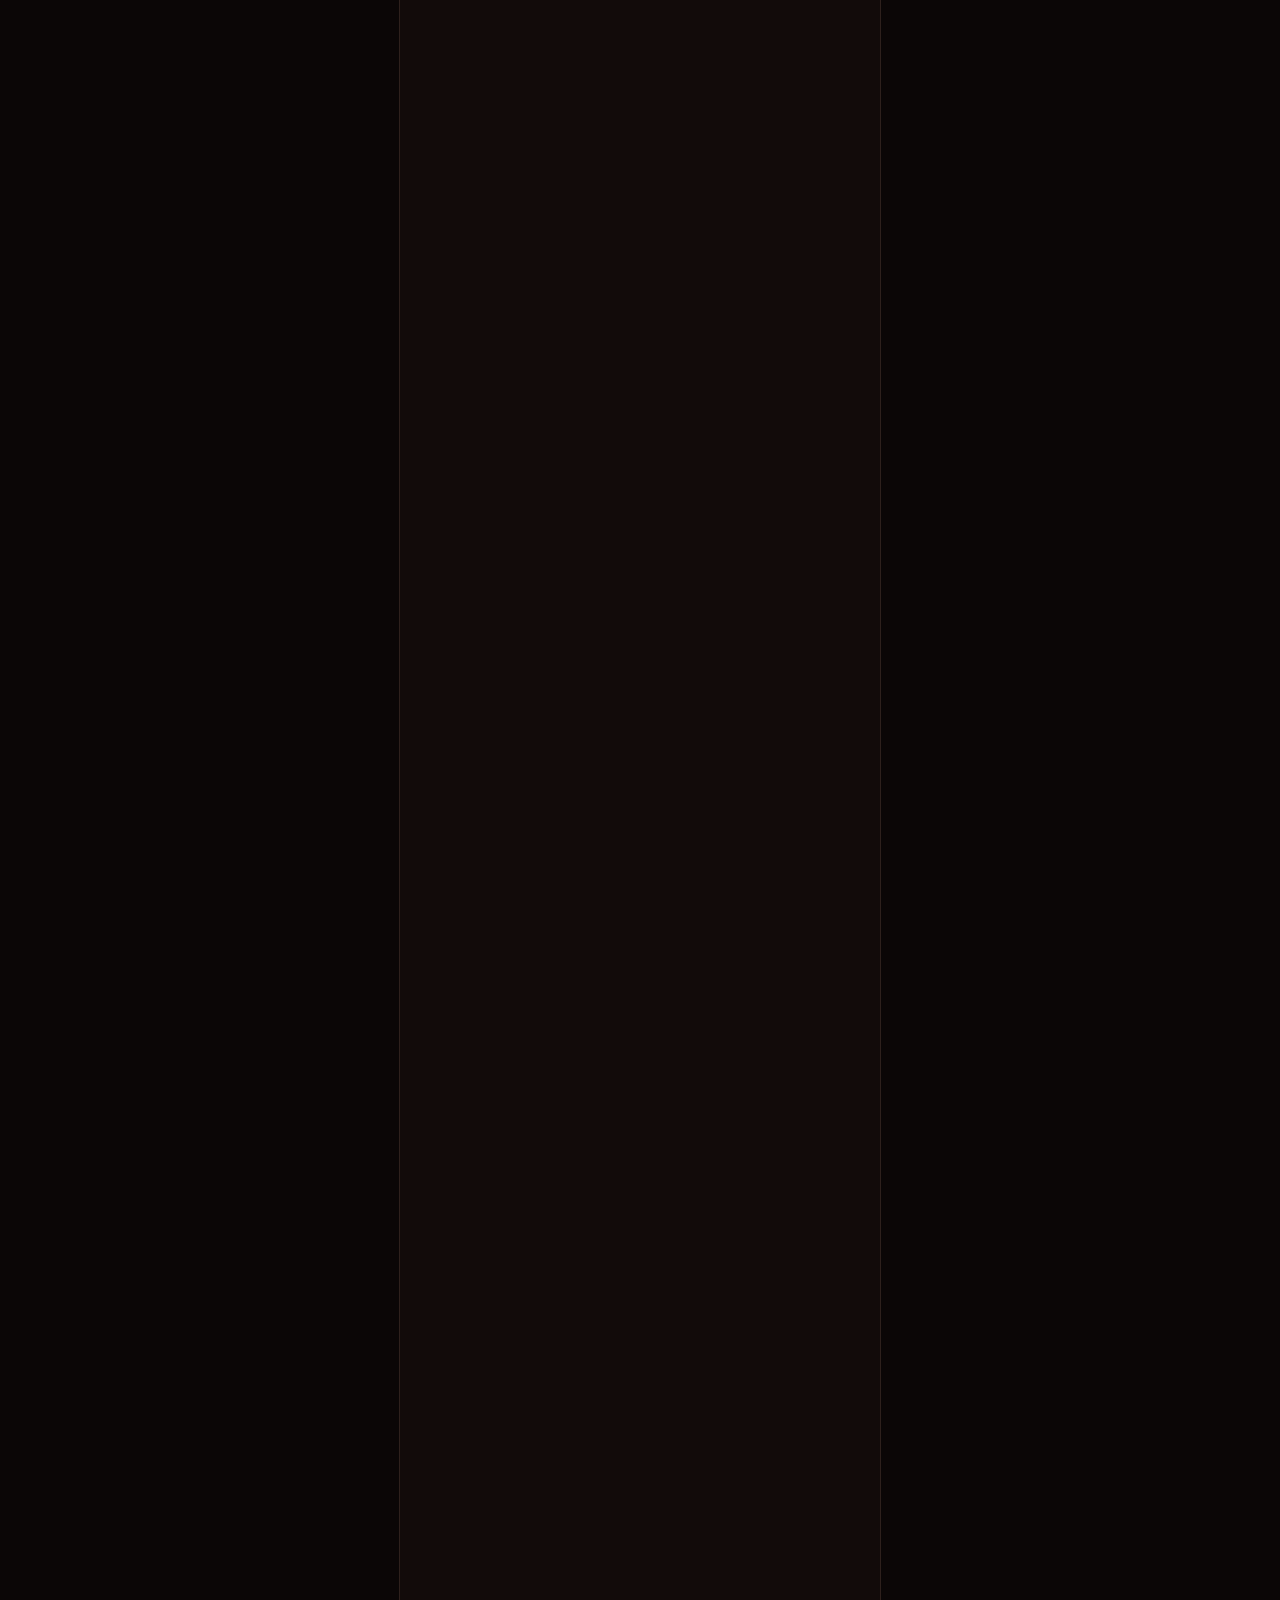
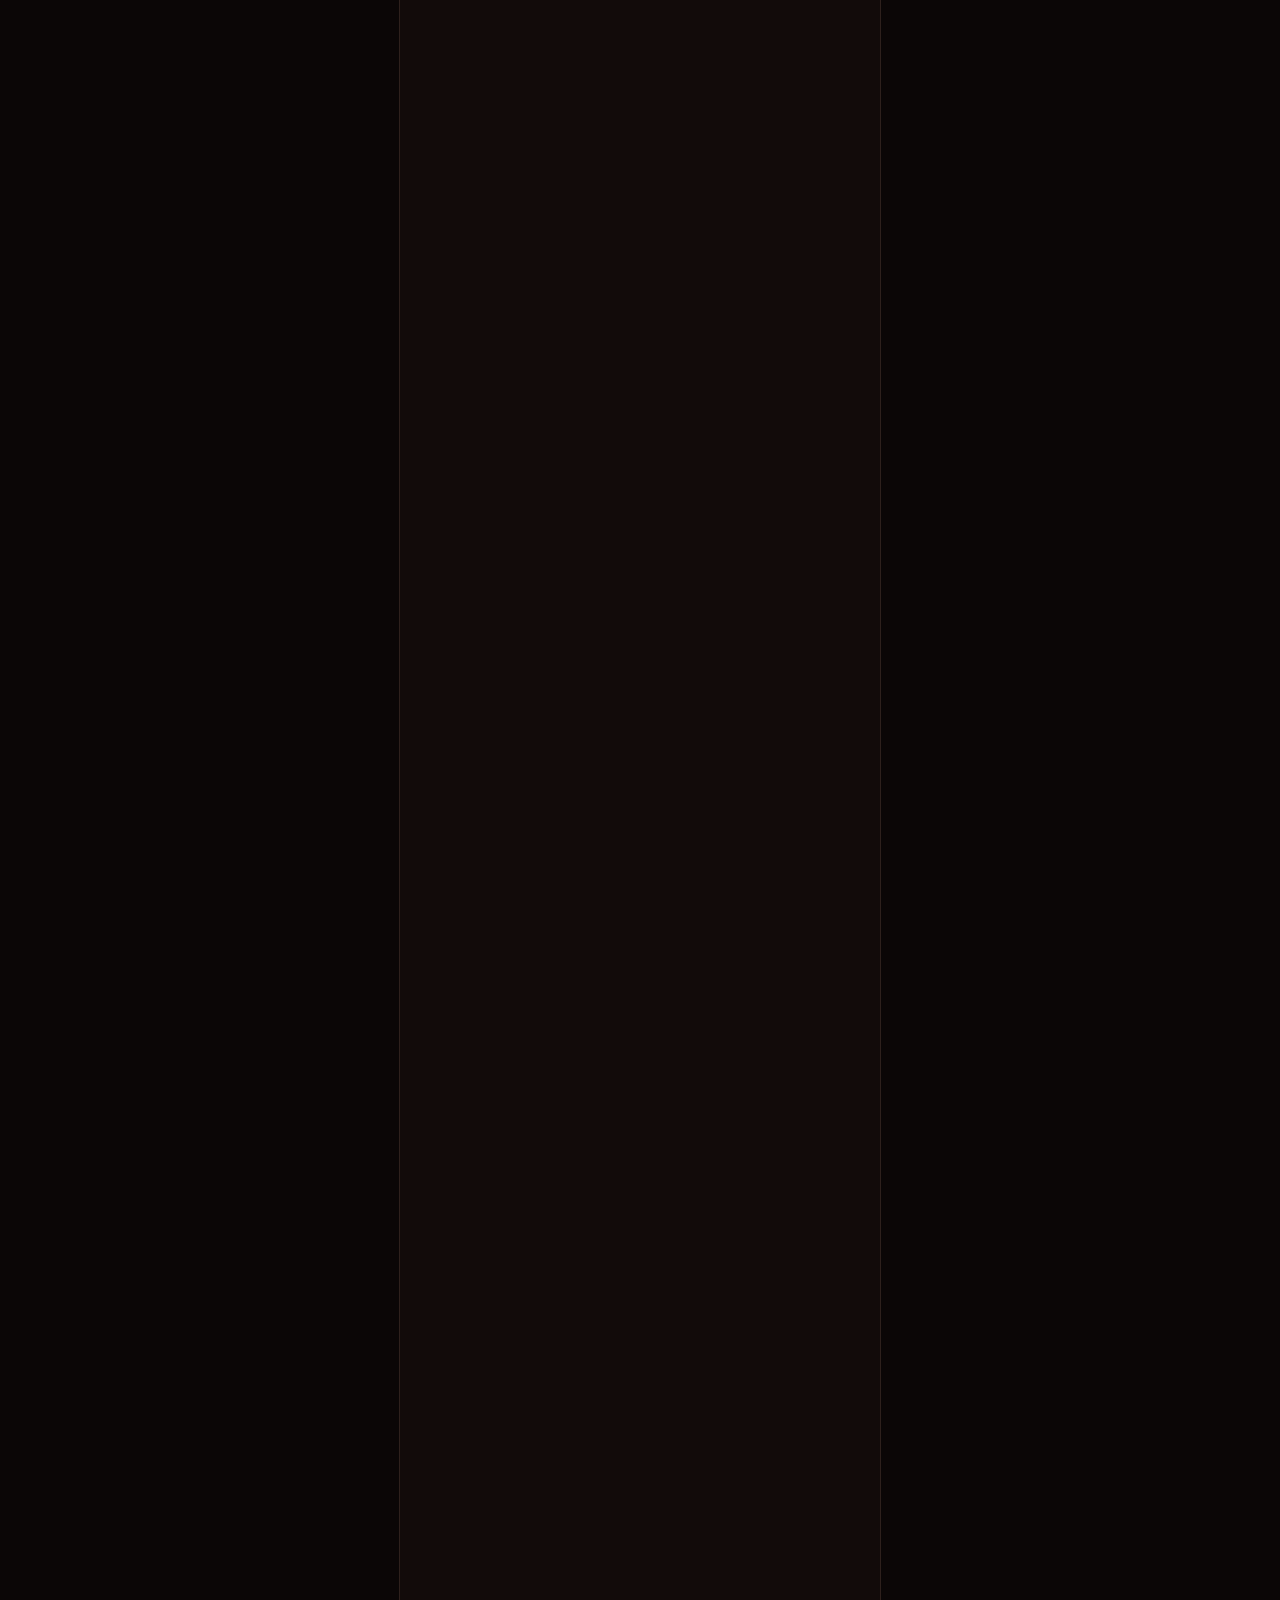
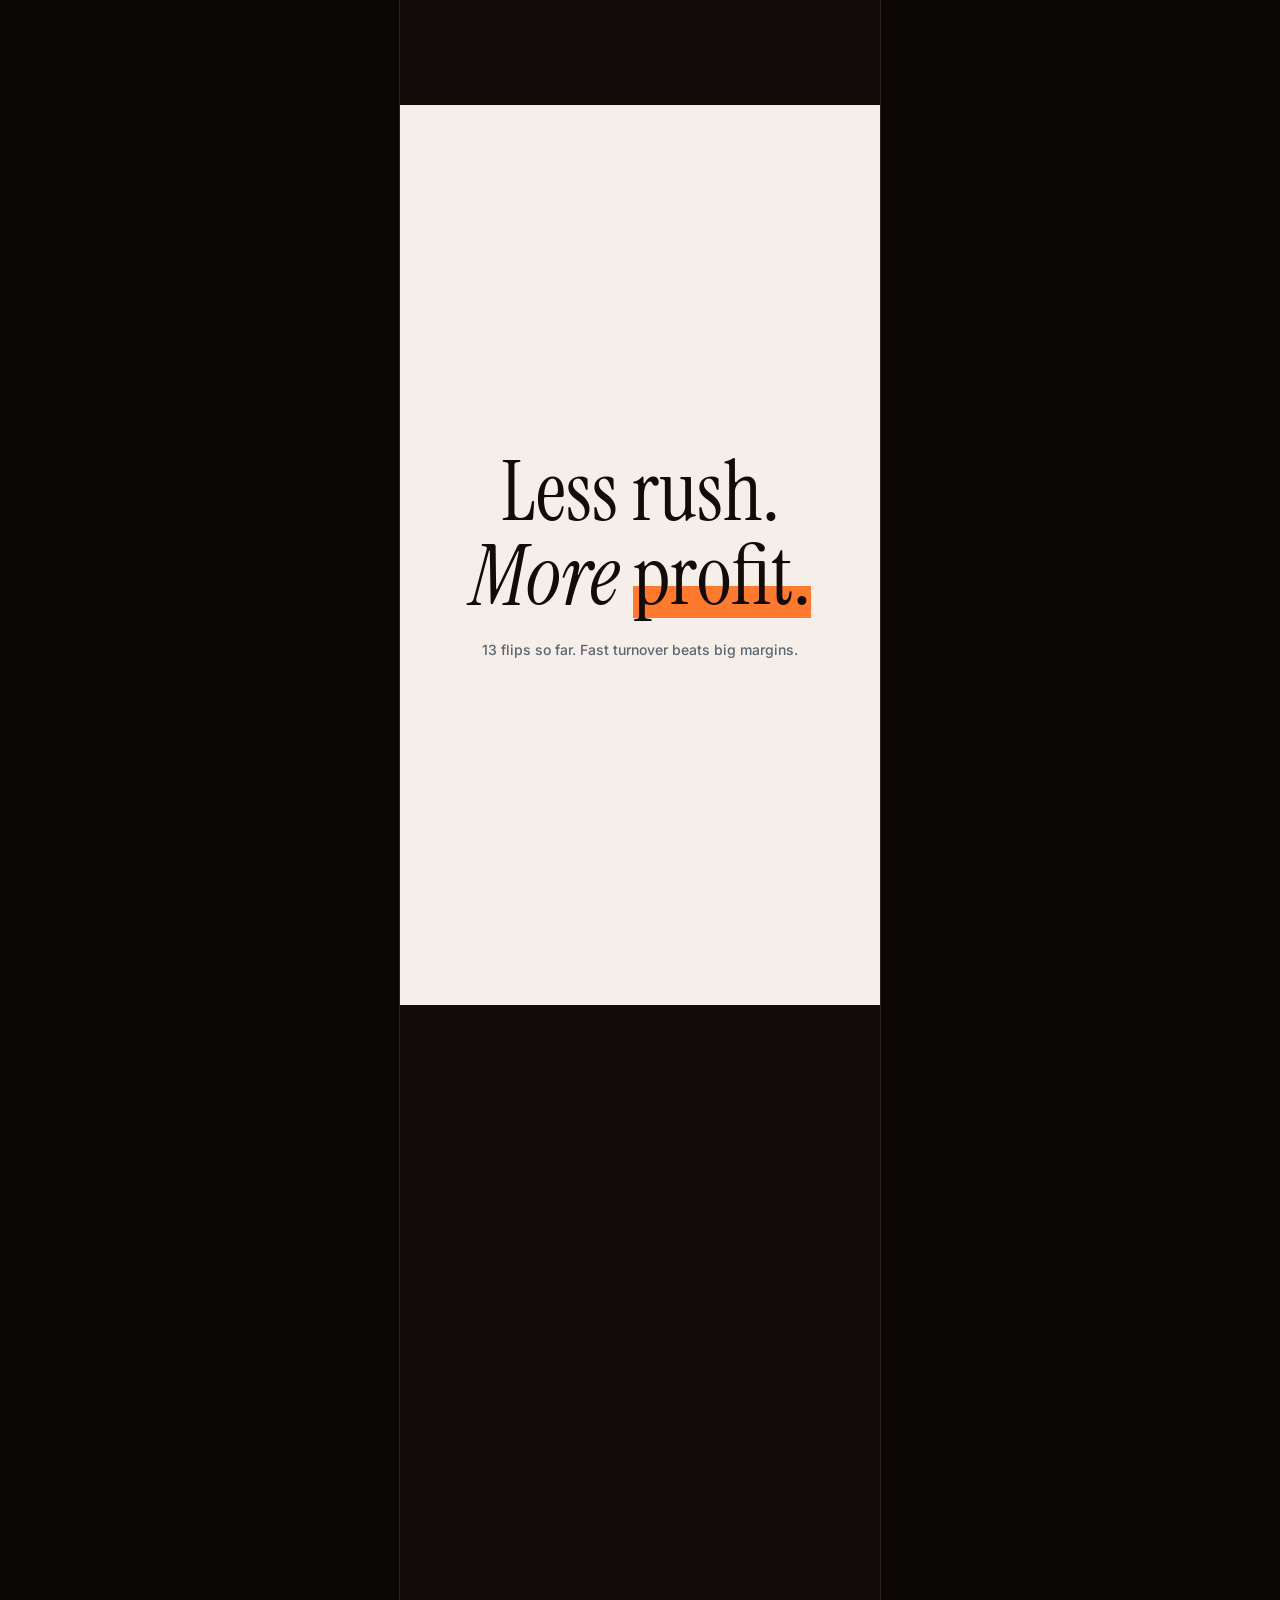
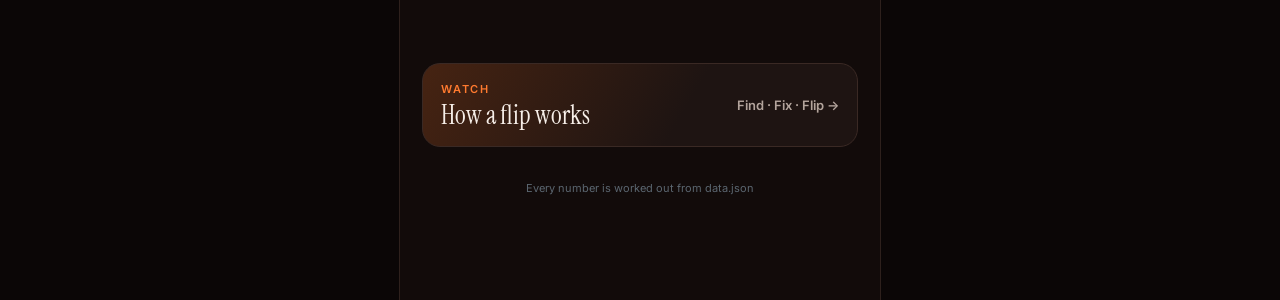
==== commit 87dd551f: "New app icon: orange price tag with profit arrow Co-Authored-By: Claude Opus 5.5 <noreply@anthropic." ====
--- a/index.html
+++ b/index.html
@@ -12,7 +12,7 @@
 <meta name="apple-mobile-web-app-status-bar-style" content="black-translucent">
 <meta name="apple-mobile-web-app-title" content="Flip Ledger">
 <link rel="icon" href="data:image/svg+xml,<svg xmlns='http://www.w3.org/2000/svg' viewBox='0 0 100 100'><text y='.9em' font-size='90'>🔧</text></svg>">
-<link rel="apple-touch-icon" sizes="180x180" href="icon-180.png">
+<link rel="apple-touch-icon" sizes="180x180" href="icon-180.png?v=2">
 <link rel="manifest" href="manifest.json">
 <link rel="preconnect" href="https://fonts.googleapis.com">
 <link rel="preconnect" href="https://fonts.gstatic.com" crossorigin>
